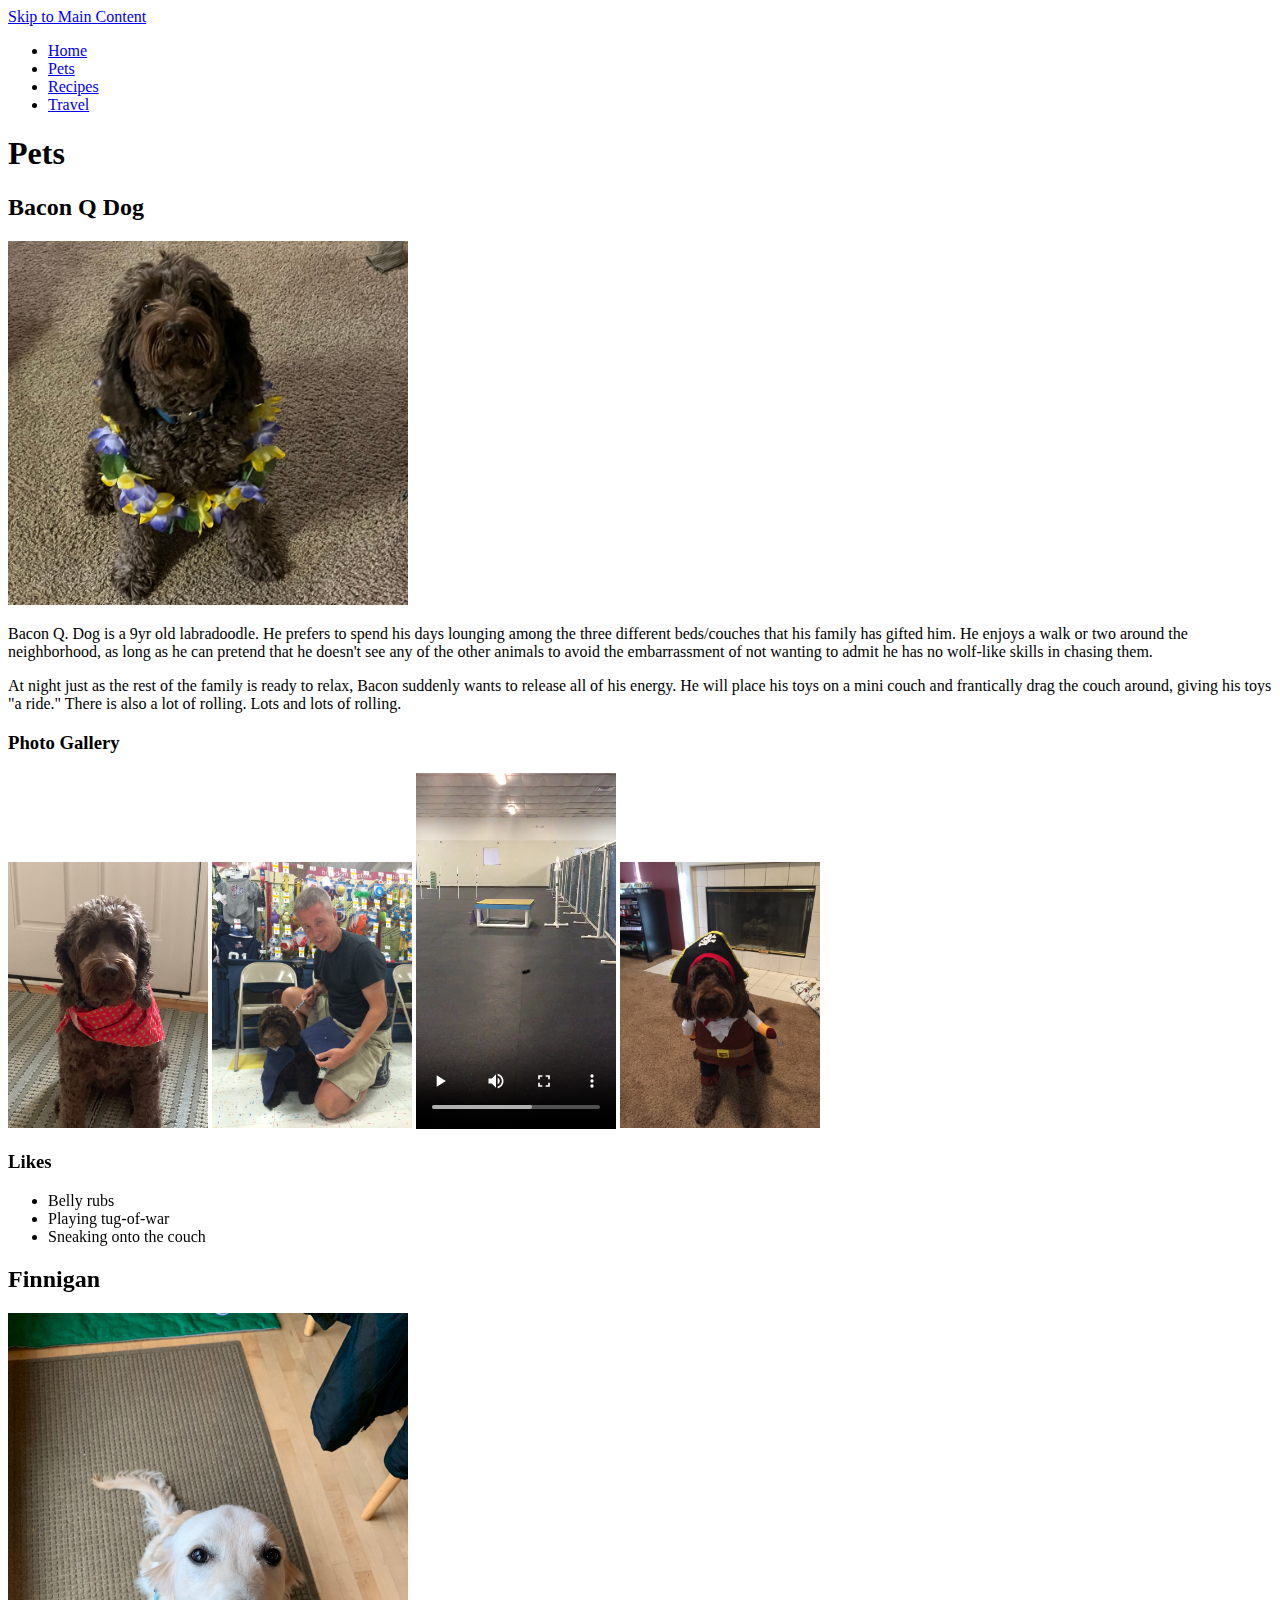
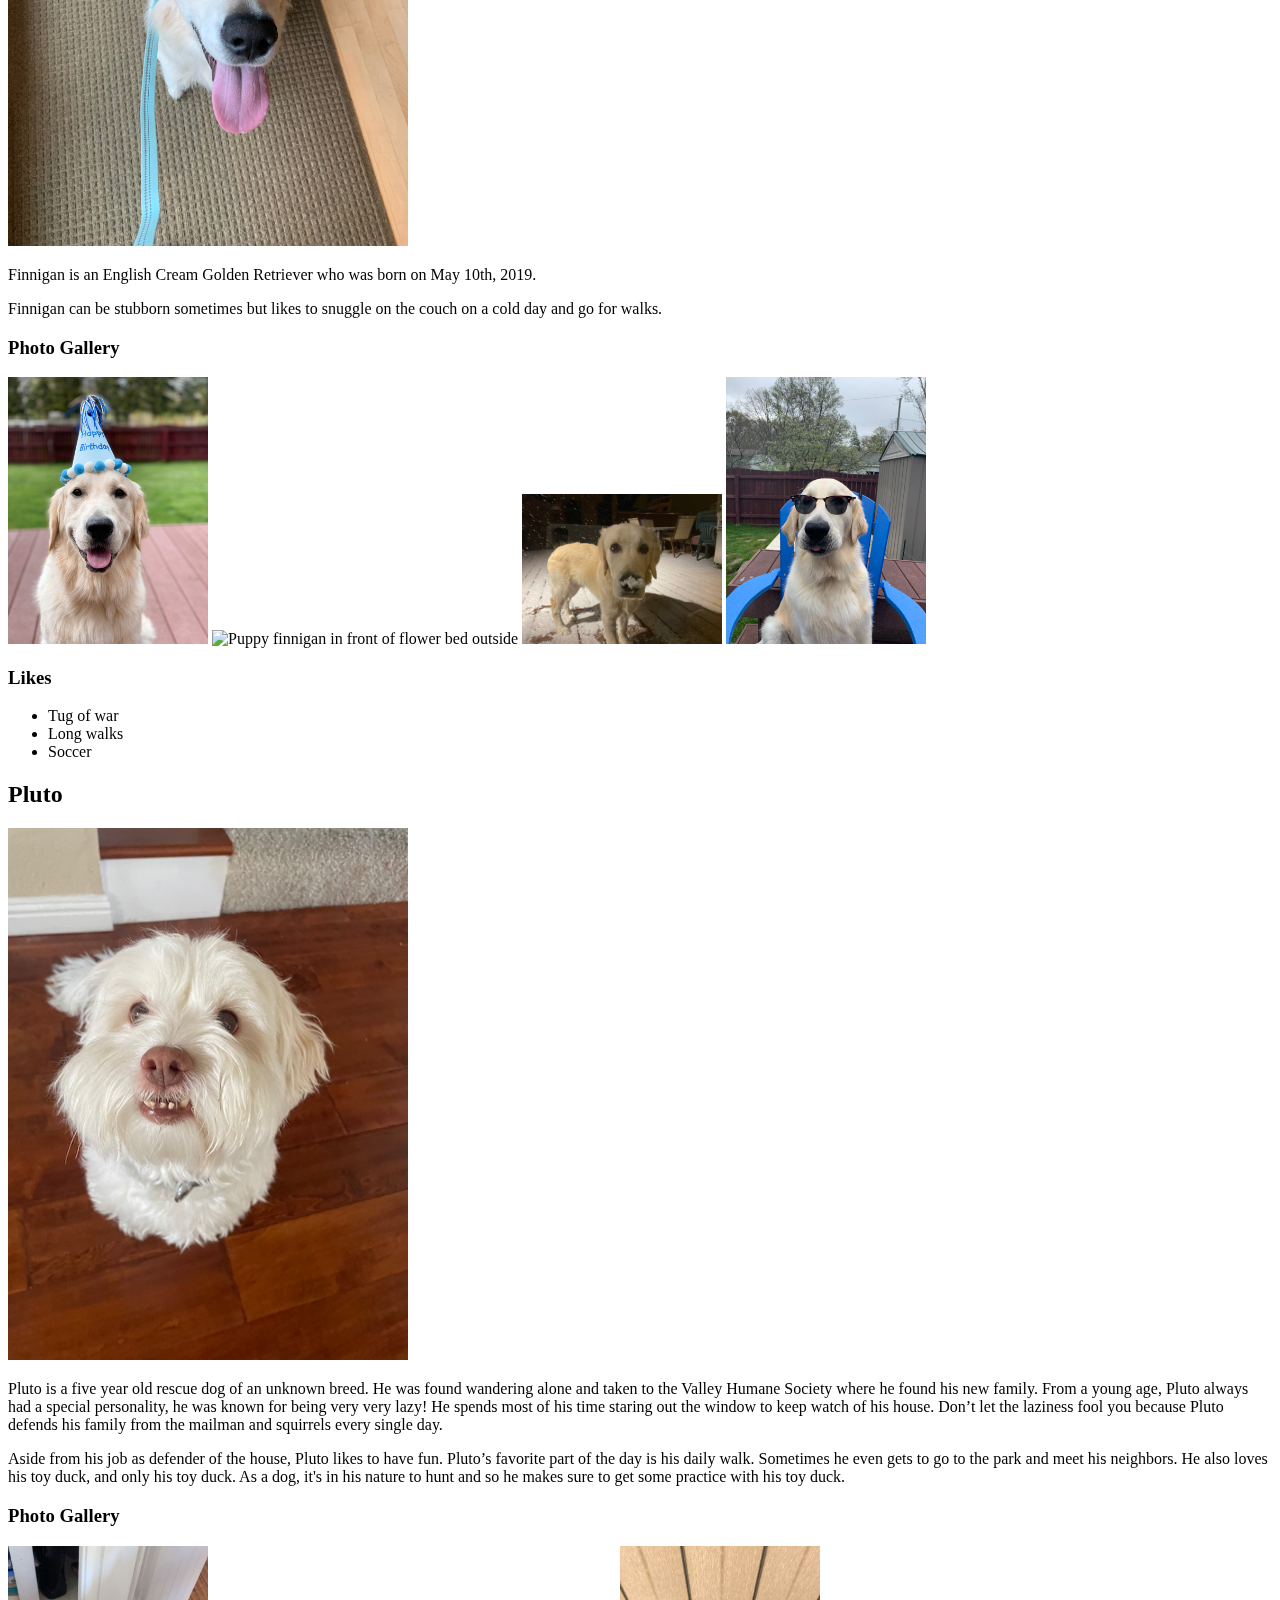
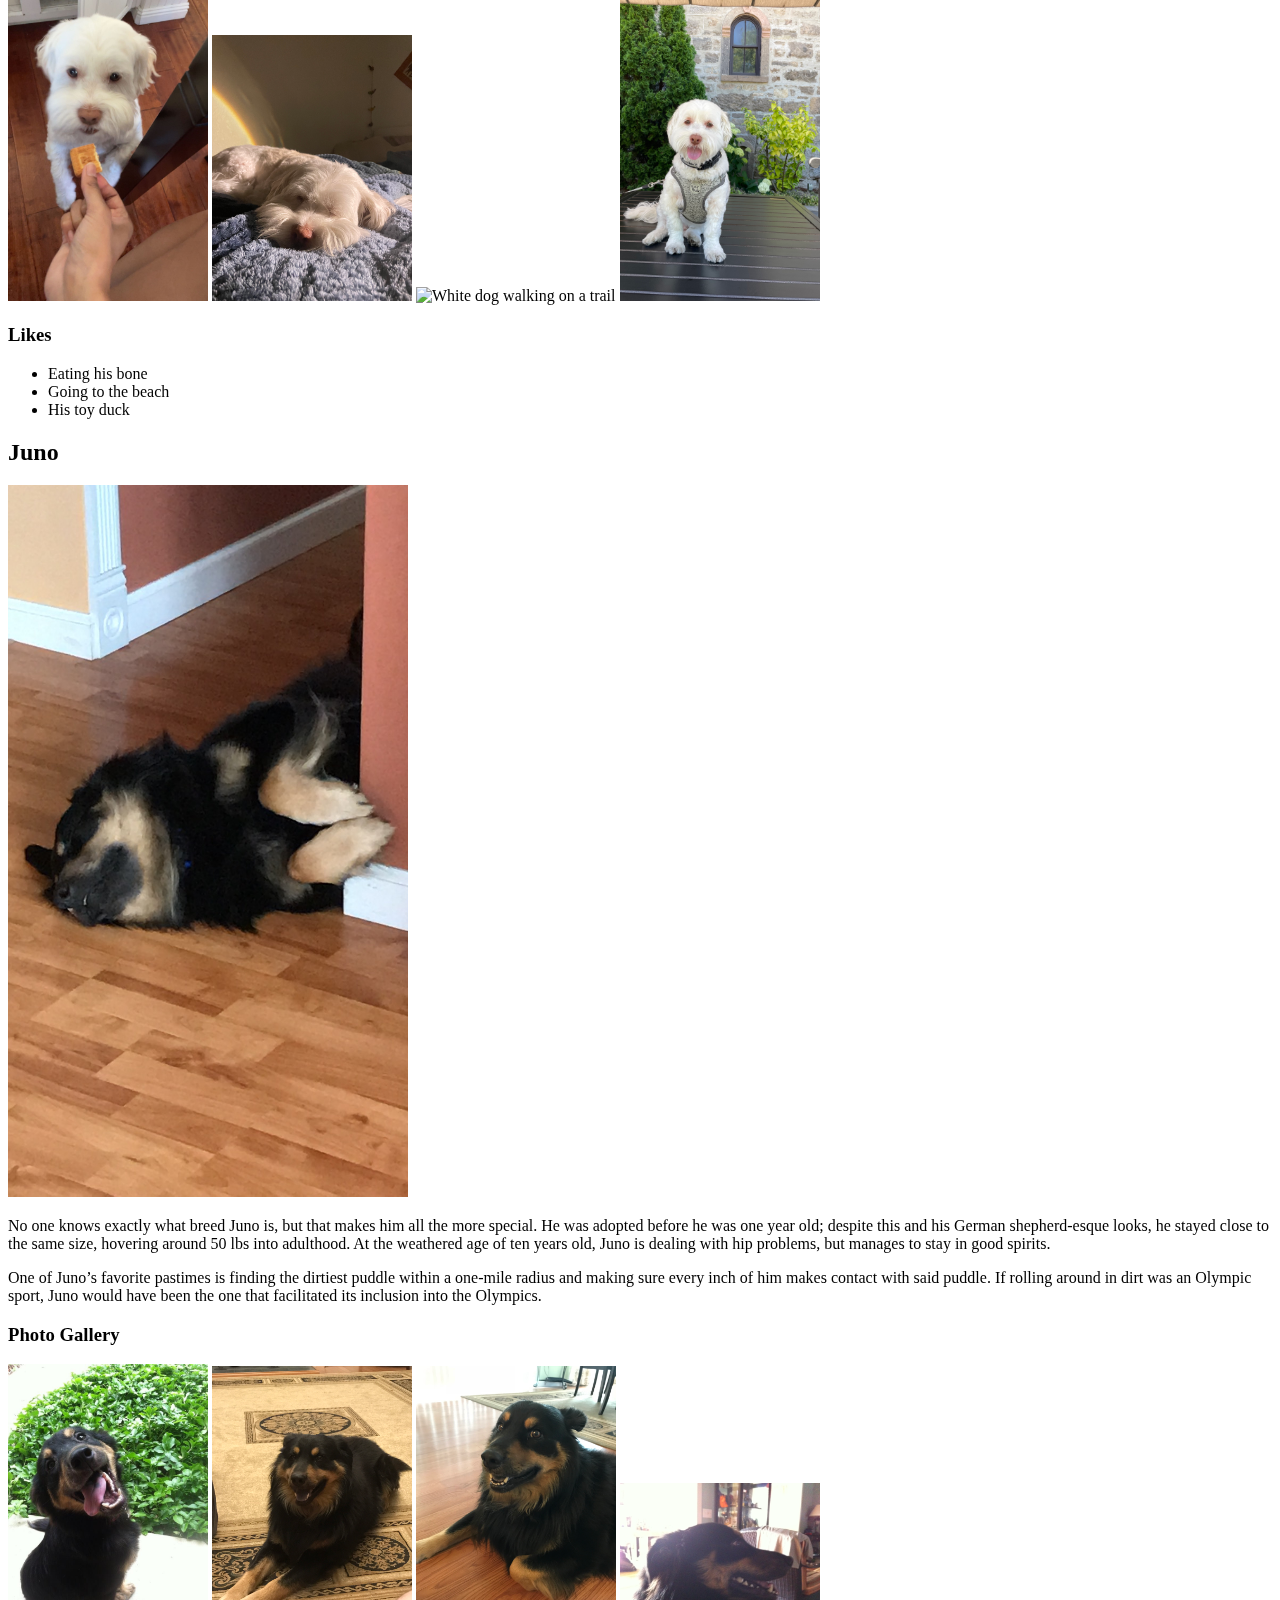
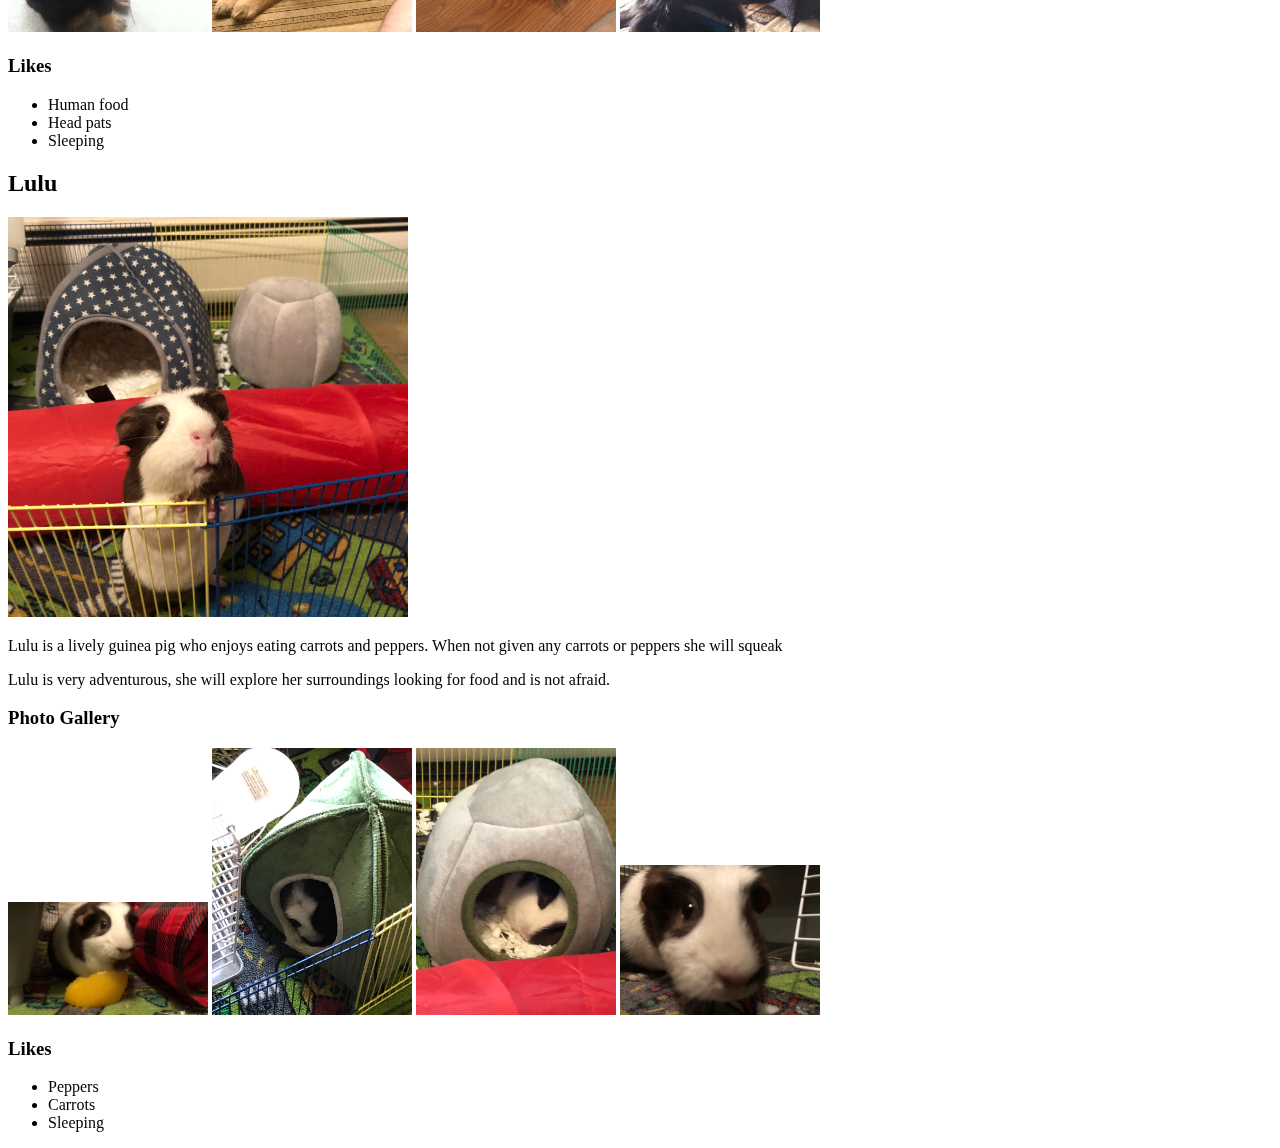
==== pets.html @ 8b38f7f1 "Discussion assignment completed" ====
<!DOCTYPE html>
<html lang="en">
<head>
    <meta charset="UTF-8">
    <meta name="viewport" content="width=device-width, initial-scale=1.0">
    <title>Pets</title>
</head>
<body>
    <a href = "#main">Skip to Main Content</a>
    <header>
        <nav>
            <ul>
                <li><a href = "index.html">Home</a></li>
                <li><a href = "pets.html">Pets</a></li>
                <li><a href = "recipes.html">Recipes</a></li>
                <li><a href = "travel.html">Travel</a></li>
            </ul>
        </nav>
        <h1>Pets</h1>
    </header>
    <main>
        <div>
            <h2>Bacon Q Dog</h2>
            <img src="images/bacon.jpg" width = "400" alt="Brown labradoodle wearing colorful lei">

            <p>Bacon Q. Dog is a 9yr old labradoodle. He prefers to spend his days lounging among the three different beds/couches that his family has gifted him. He enjoys a walk or two around the neighborhood, as long as he can pretend that he doesn't see any of the other animals to avoid the embarrassment of not wanting to admit he has no wolf-like skills in chasing them.</p> 
            <P>At night just as the rest of the family is ready to relax, Bacon suddenly wants to release all of his energy. He will place his toys on a mini couch and frantically drag the couch around, giving his toys "a ride." There is also a lot of rolling. Lots and lots of rolling.</P>
            <h3>Photo Gallery</h3>
            <img src="images/bacon_bandana.JPG" width ="200" alt = "Brown labradoodle wearing an orange bandana">
            <img src="images/bacon_graduation.JPG"  width ="200" alt="Small labradoodle puppy wearing a graduation cap and gown">
            <video width="200"  controls>
                <source src="images/bacon_agility.mov">
                Your browser does not support the video tag.  This was a video of a girl and dog demonstrating a sit and stay procedure
            </video>
            <img src="images/bacon_halloween.JPG"  width ="200" alt="Brown labradoodle wearing a pirate costume">

            <h3>Likes</h3>
            <ul>
                <li>Belly rubs</li>
                <li>Playing tug-of-war</li>
                <li>Sneaking onto the couch</li>
            </ul>
            <!-- Jackie Wolf -->
        </div>
        <div> <!-- Finnigan (my dog!) -->
            <h2>Finnigan</h2>
            <img src="images/finnigan-puppy-tongue.jpeg" width = "400" alt="Main pet image">
            <p>Finnigan is an English Cream Golden Retriever who was born on May 10th, 2019.</p> 
            <p>Finnigan can be stubborn sometimes but likes to snuggle on the couch on a cold day and go for walks.</p>
            <h3>Photo Gallery</h3>
            <img src="images/finnigan-birthday.jpg" width ="200" alt = "Finnigan wearing a blue birthday hat outside">
            <img src="images/finnigan-flowers.JPG"  width ="200" alt="Puppy finnigan in front of flower bed outside">
            <img src="images/finnigan-snow.jpeg"  width ="200" alt="Finnigan outside during his first snow">
            <img src="images/finnigan-sunglasses.jpeg" width="200" alt="Finnigan wearing sunglasses outside">
            <h3>Likes</h3>
            <ul>
                <li>Tug of war</li>
                <li>Long walks</li>
                <li>Soccer</li>
            </ul>
        </div>
        <div> <!-- Pet 3 -->
            <h2>Pluto</h2>
            <img src="images/pluto.jpg" width = "400" alt="White dog looking upward">
            <p>Pluto is a five year old rescue dog of an unknown breed. He was found wandering alone and taken to the Valley Humane Society where he found his new family. From a young age, Pluto always had a special personality, he was known for being very very lazy! He spends most of his time staring out the window to keep watch of his house. Don’t let the laziness fool you because Pluto defends his family from the mailman and squirrels every single day.</p>
            <p>Aside from his job as defender of the house, Pluto likes to have fun. Pluto’s favorite part of the day is his daily walk. Sometimes he even gets to go to the park and meet his neighbors. He also loves his toy duck, and only his toy duck. As a dog, it's in his nature to hunt and so he makes sure to get some practice with his toy duck.</p>
            <h3>Photo Gallery</h3>
            <img src="images/pluto_cookie.JPG" width ="200" alt = "White dog standing up eating a cookie">
            <img src="images/pluto_sleeping.jpg"  width ="200" alt="White dog sleeping on a bed">
            <img src="images/pluto_walk.jpg"  width ="200" alt="White dog walking on a trail">
            <img src="images/pluto_sitting.jpg"  width ="200" alt="White dog sitting and posed on top of a table">
            <h3>Likes</h3>
            <ul>
                <li>Eating his bone</li>
                <li>Going to the beach</li>
                <li>His toy duck</li>
            </ul>
        </div>
        <div> <!-- Pet 4-->
            <h2>Juno</h2>
            <img src="images/classic_juno.JPG" width = "400" alt="Black and brown dog laying asleep on his side">
            <p>No one knows exactly what breed Juno is, but that makes him all the more special. He was adopted before he was one year old; despite this and his German shepherd-esque looks, he stayed close to the same size, hovering around 50 lbs into adulthood. At the weathered age of ten years old, Juno is dealing with hip problems, but manages to stay in good spirits.</p> 
            <p>One of Juno’s favorite pastimes is finding the dirtiest puddle within a one-mile radius and making sure every inch of him makes contact with said puddle. If rolling around in dirt was an Olympic sport, Juno would have been the one that facilitated its inclusion into the Olympics.</p>
            <h3>Photo Gallery</h3>
            <img src="images/juno_pup.JPG" width ="200" alt = "A young black and brown dog with his tongue hanging out">
            <img src="images/juno_laying.JPG"  width ="200" alt="A black and brown dog laying on a rug">
            <img src="images/juno_laying_2.JPG"  width ="200" alt="A black and brown dog lating on a wood floor">
            <img src="images/juno_profile.JPG" width="200" alt="A profile perspective of a black and brown dog from the shoulders upwards">
            <h3>Likes</h3>
            <ul>
                <li>Human food</li>
                <li>Head pats</li>
                <li>Sleeping</li>
            </ul>
        </div>
        <div> <!-- Pet 5 -->
            <h2>Lulu</h2>
            <img src="images/lulu-1.jpg" width = "400" alt="A chubby guinea pig with patches of dark brown and white fur">
            <p>Lulu is a lively guinea pig who enjoys eating carrots and peppers. When not given any carrots or peppers she will squeak</p> 
            <p>Lulu is very adventurous, she will explore her surroundings looking for food and is not afraid.</p>
            <h3>Photo Gallery</h3>
            <img src="images/lulu-eating-1.JPG" width ="200" alt = "Lulu enjoying a pepper">
            <img src="images/lulu-sleeping-1.jpg"  width ="200" alt="Lulu sleeping in a greenhouse">
            <img src="images/lulu-sleeping-2.jpg" width="200" alt="Lulu sleeping in a gray house">
            <img src="images/lulu-2.jpg" width="200" alt="Lulu sniffing the camera">
            <h3>Likes</h3>
            <ul>
                <li>Peppers</li>
                <li>Carrots</li>
                <li>Sleeping</li>
            </ul>
        </div>
    </main>
    
</body>
</html>
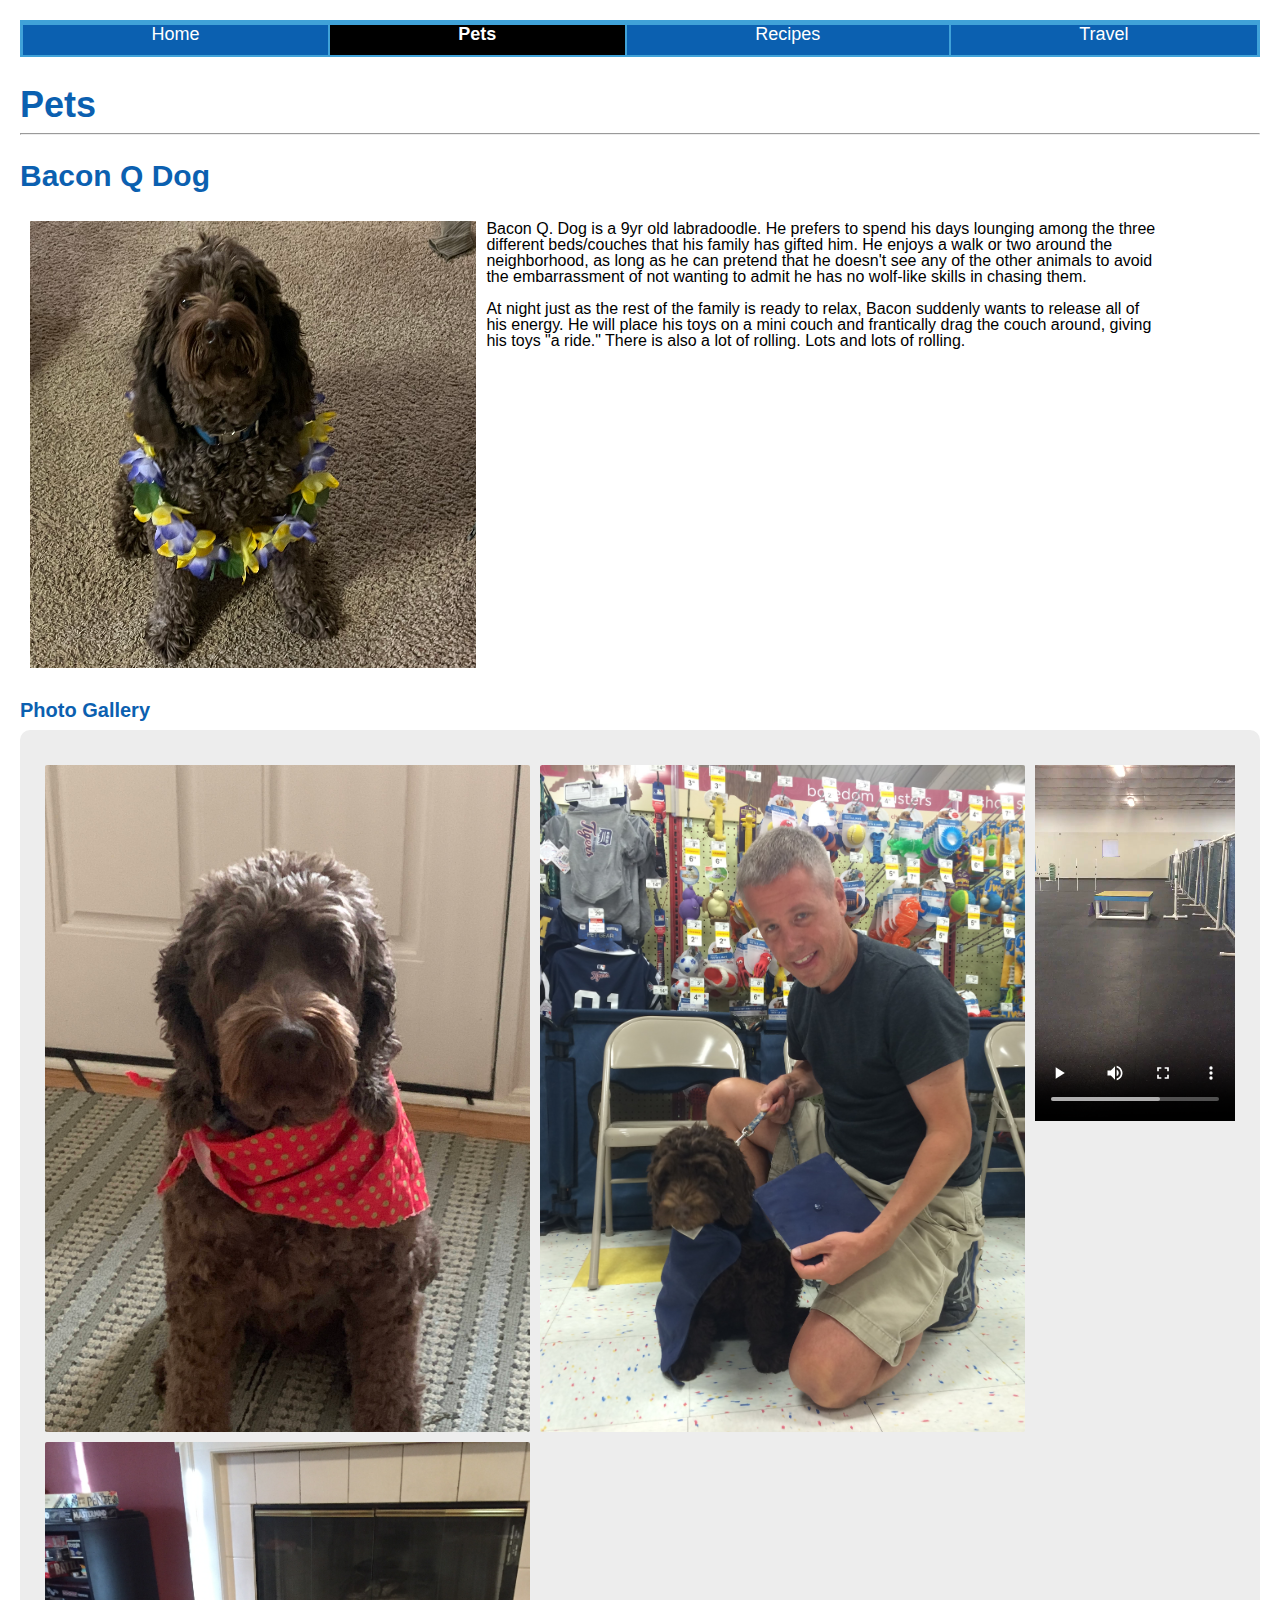
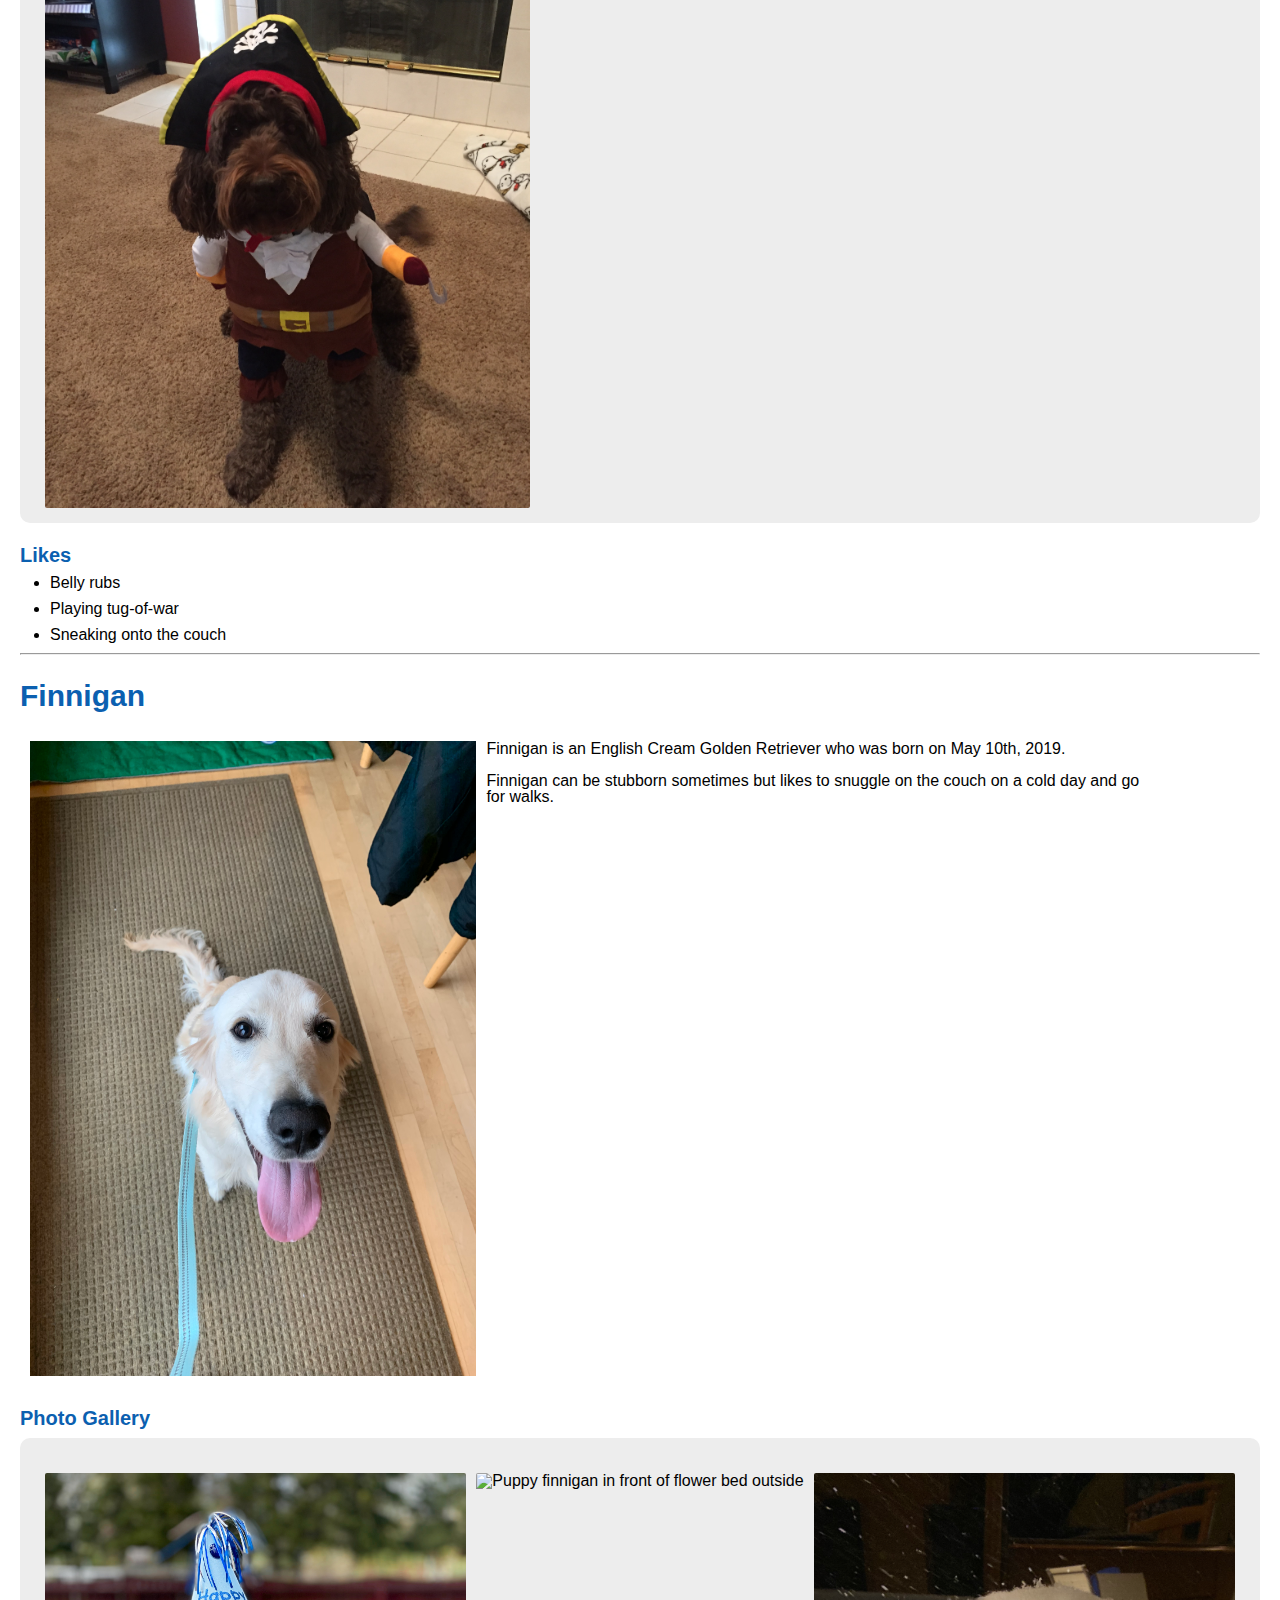
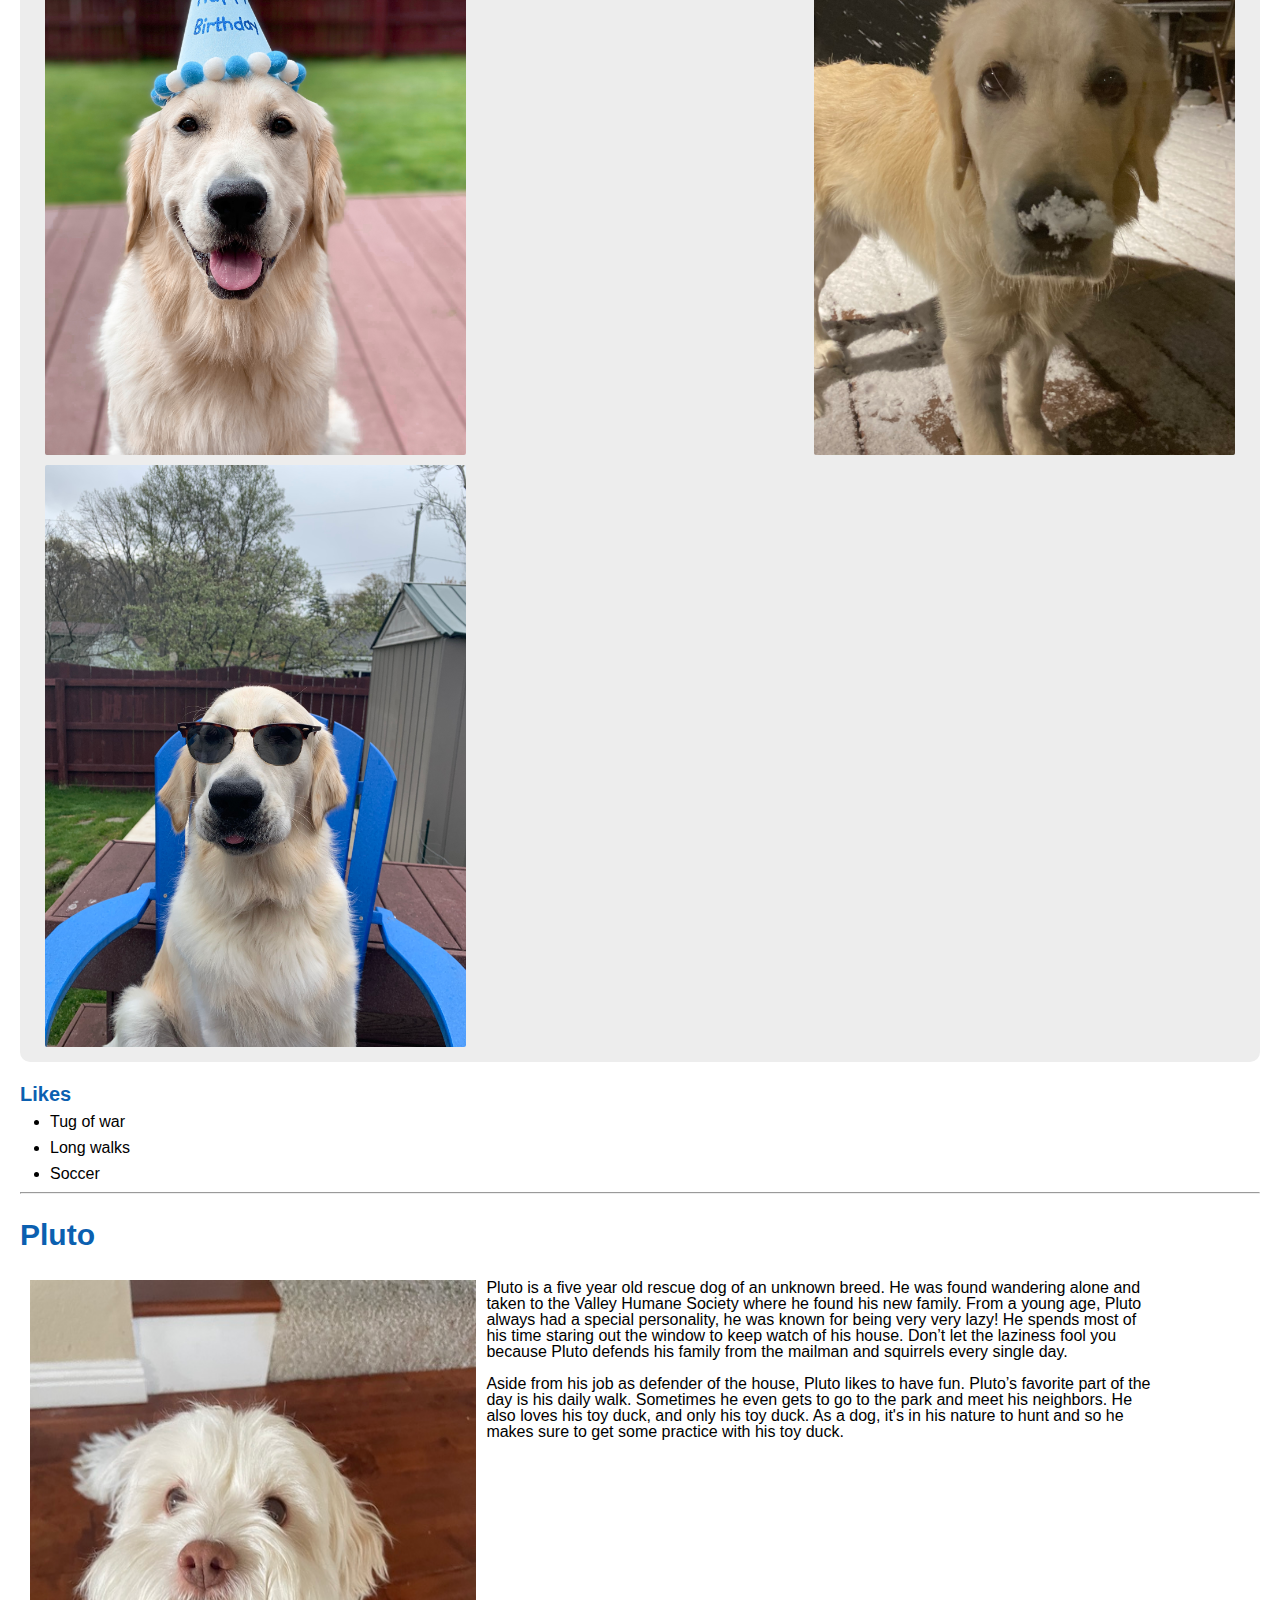
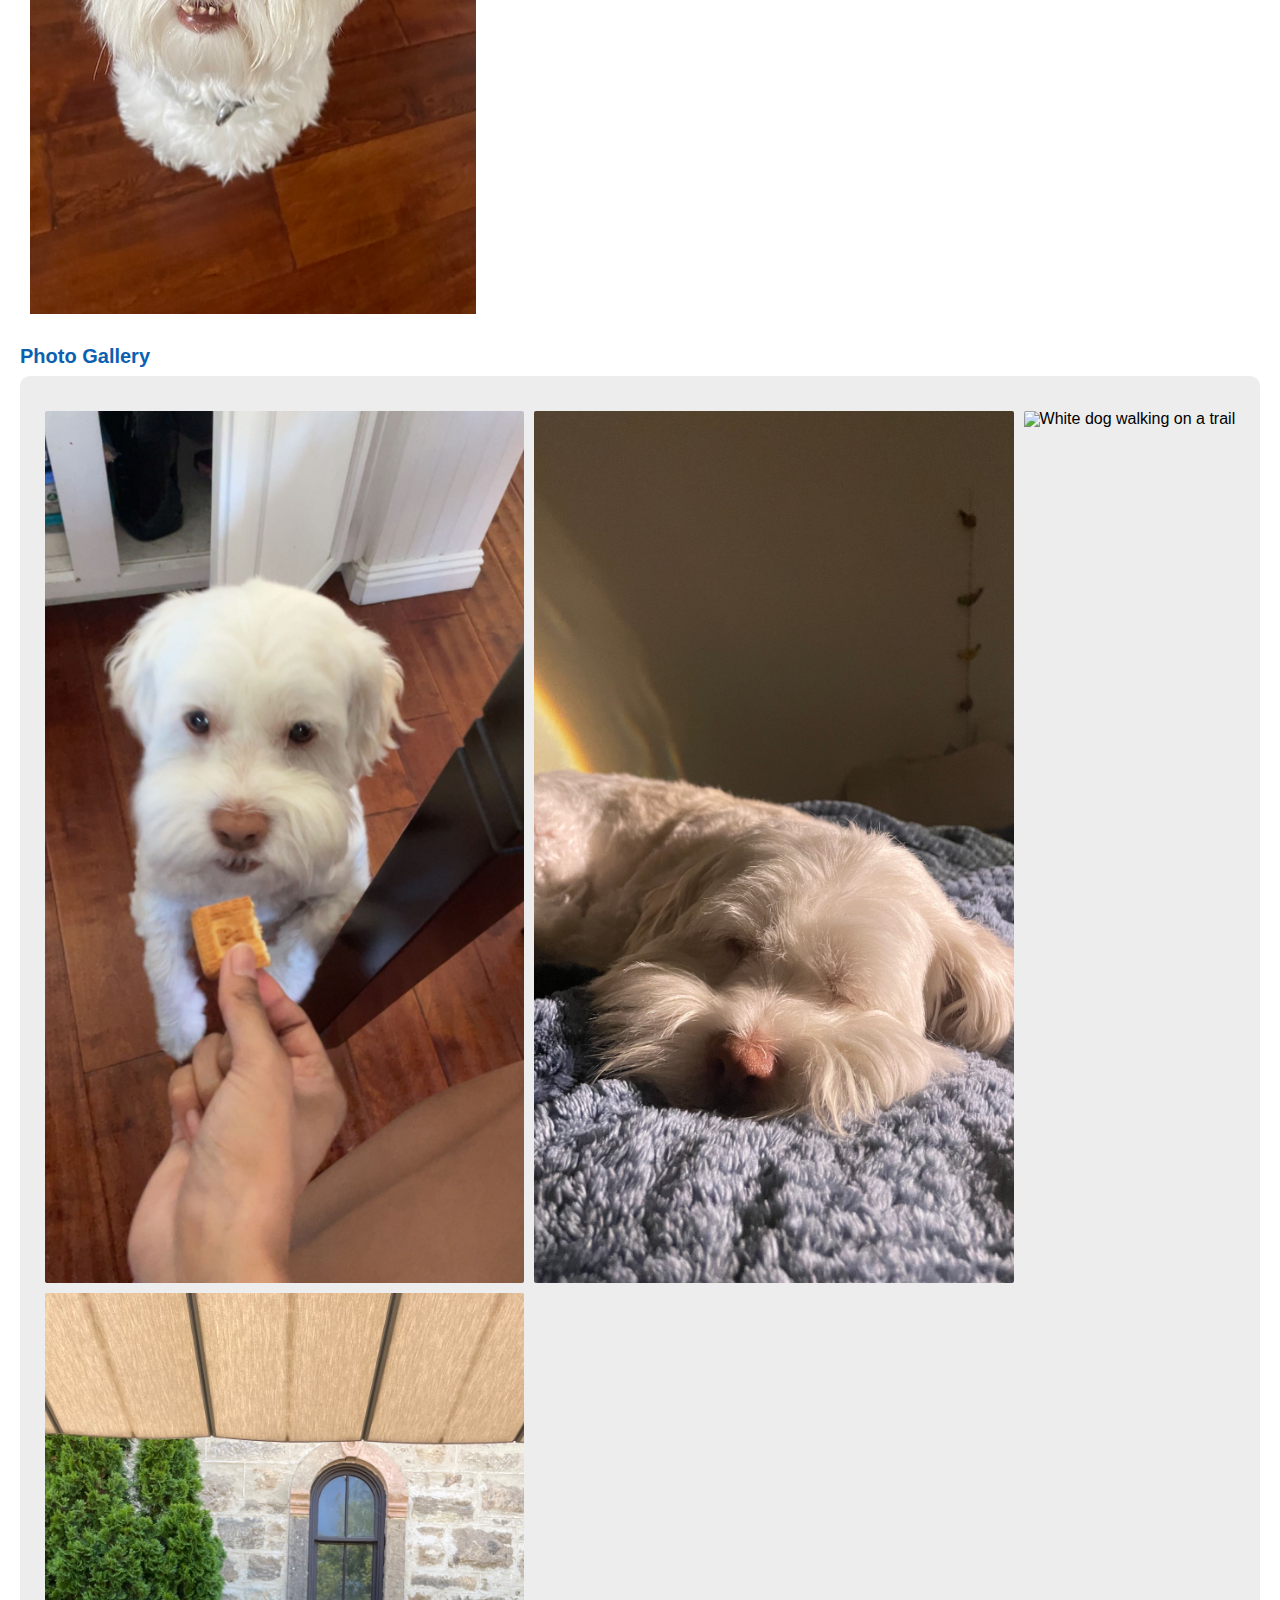
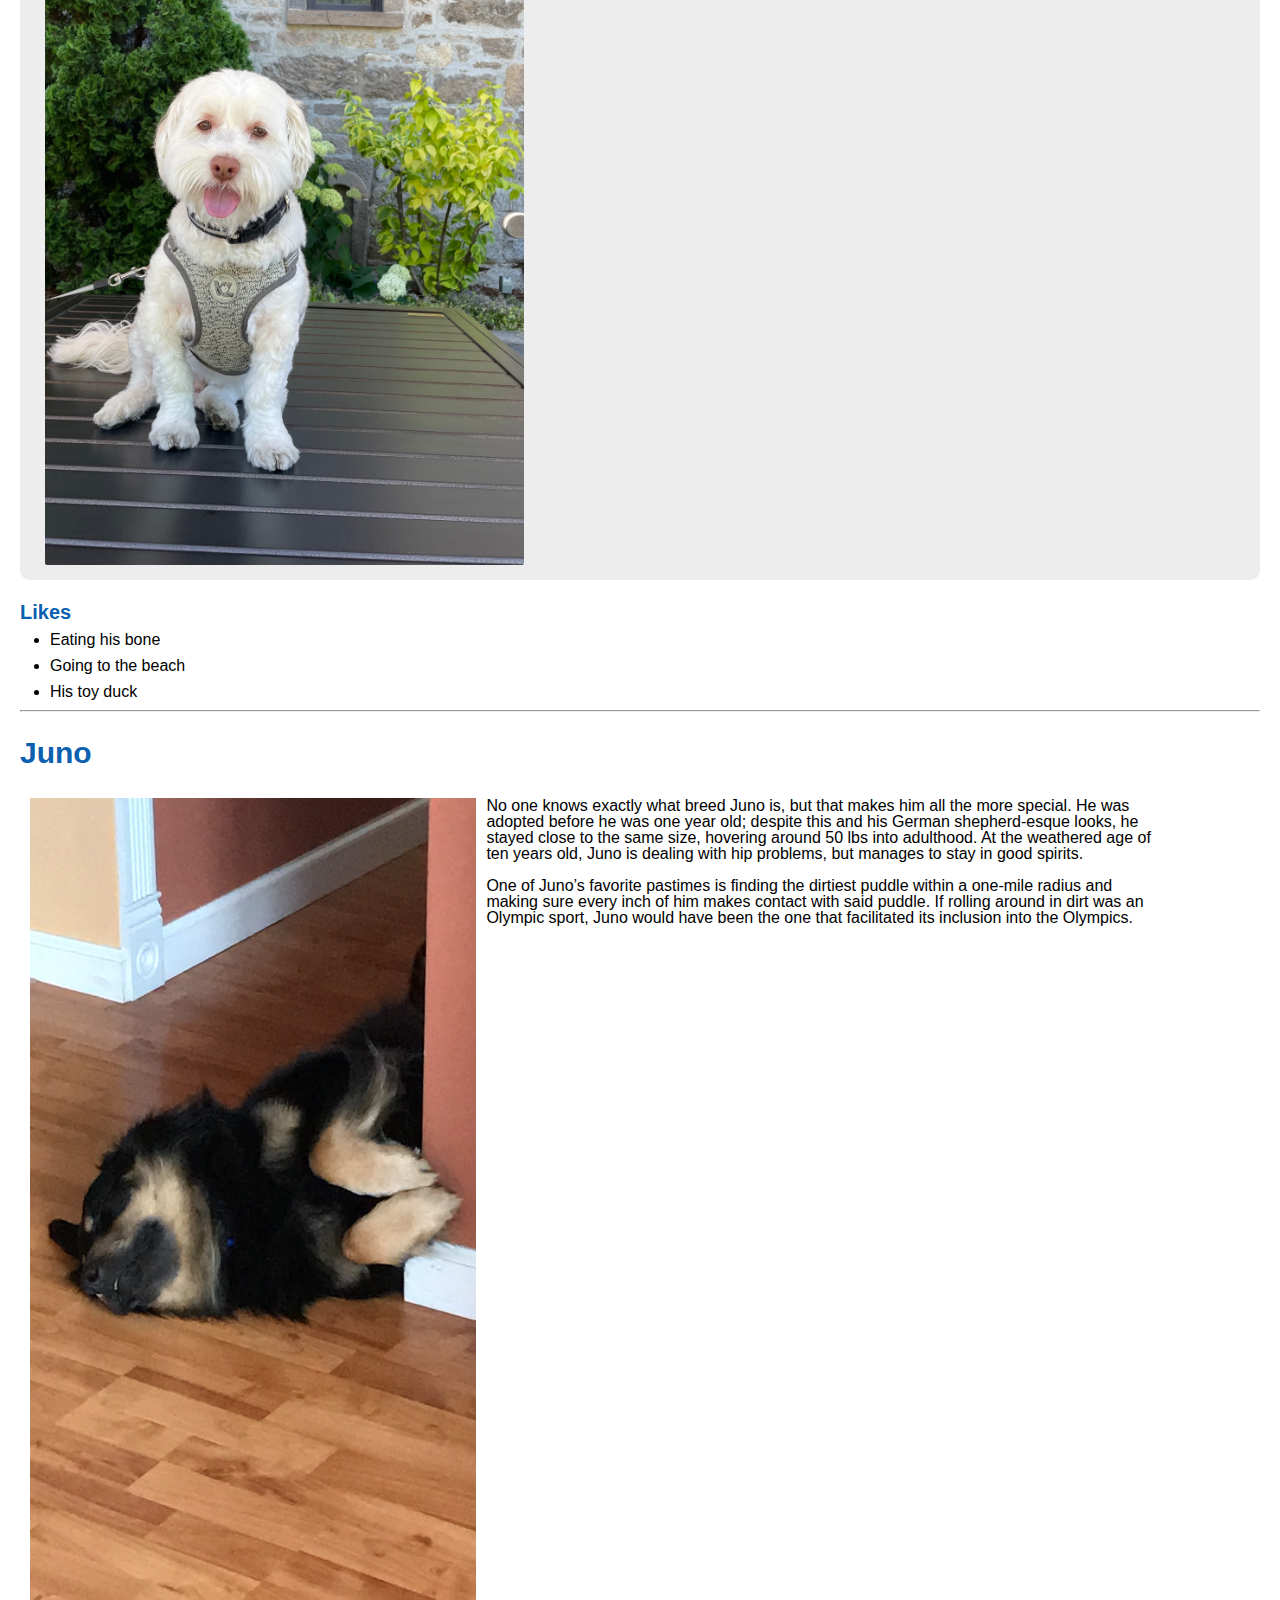
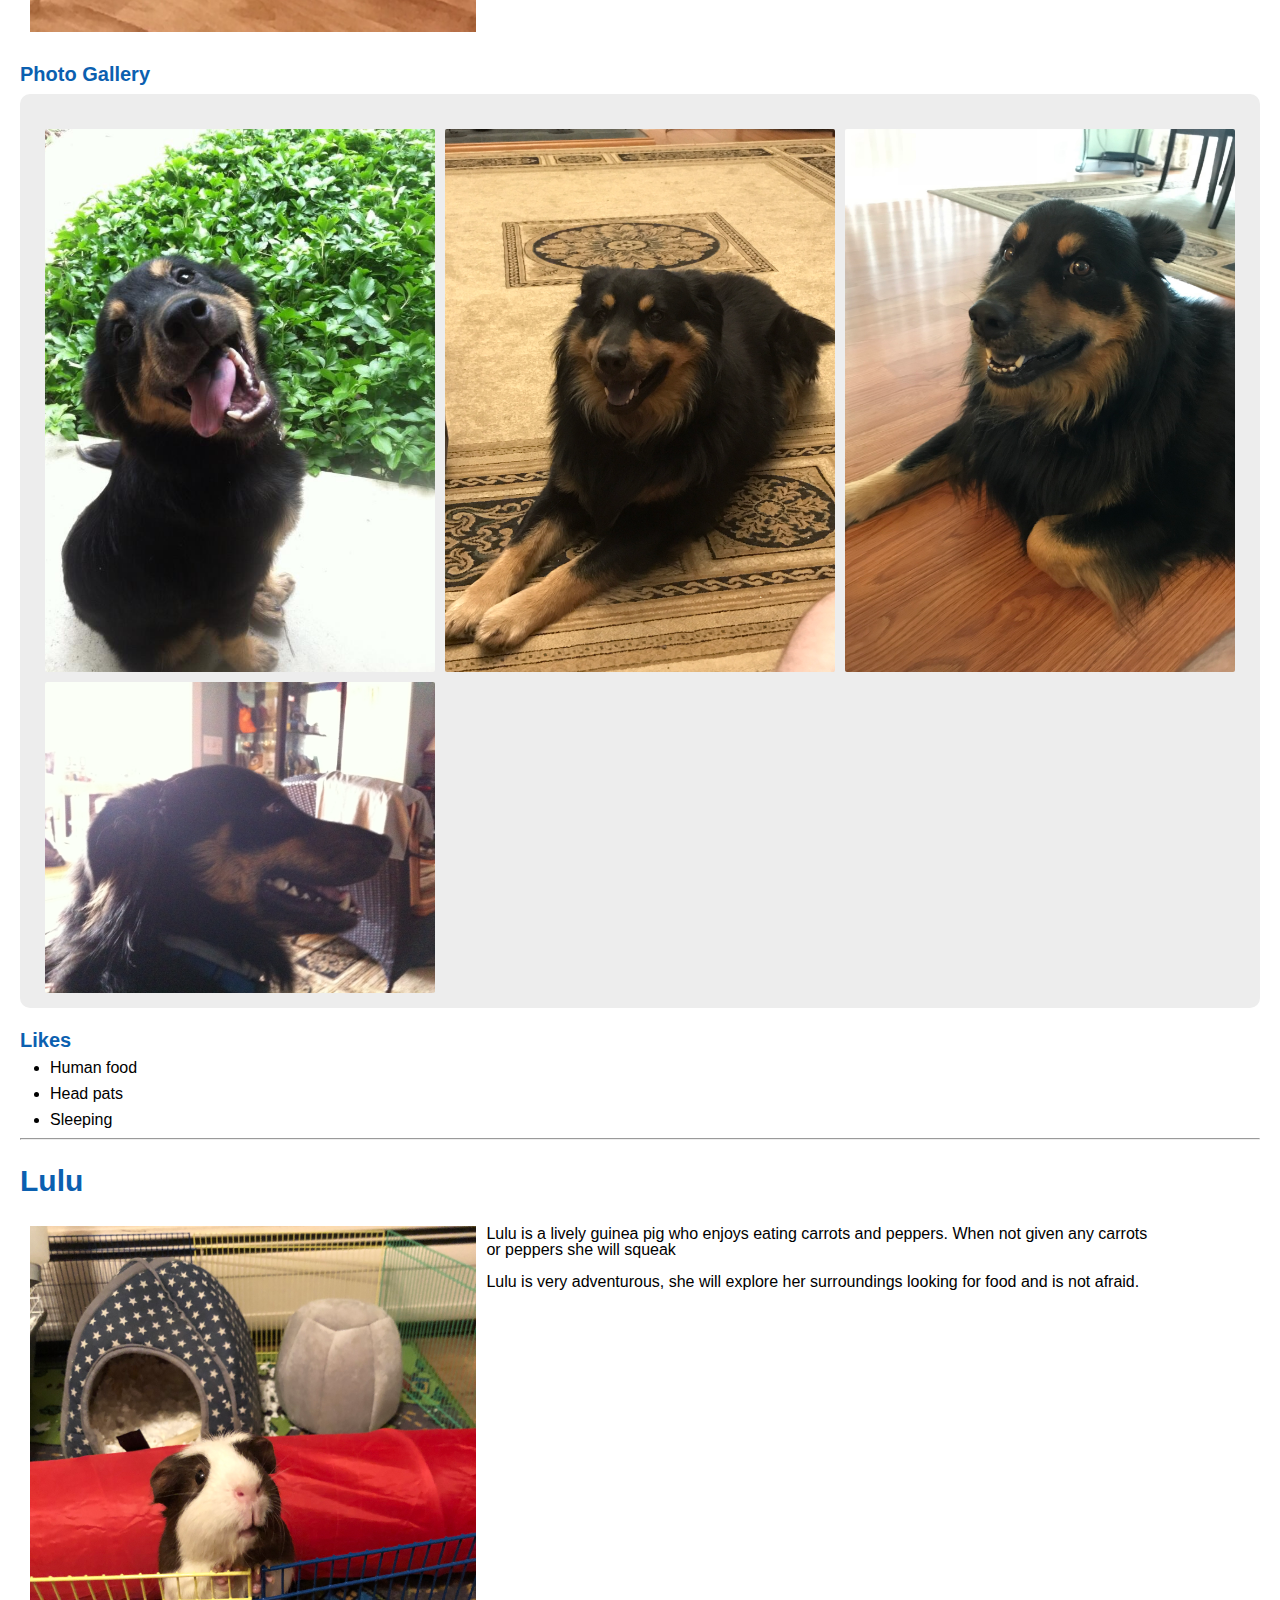
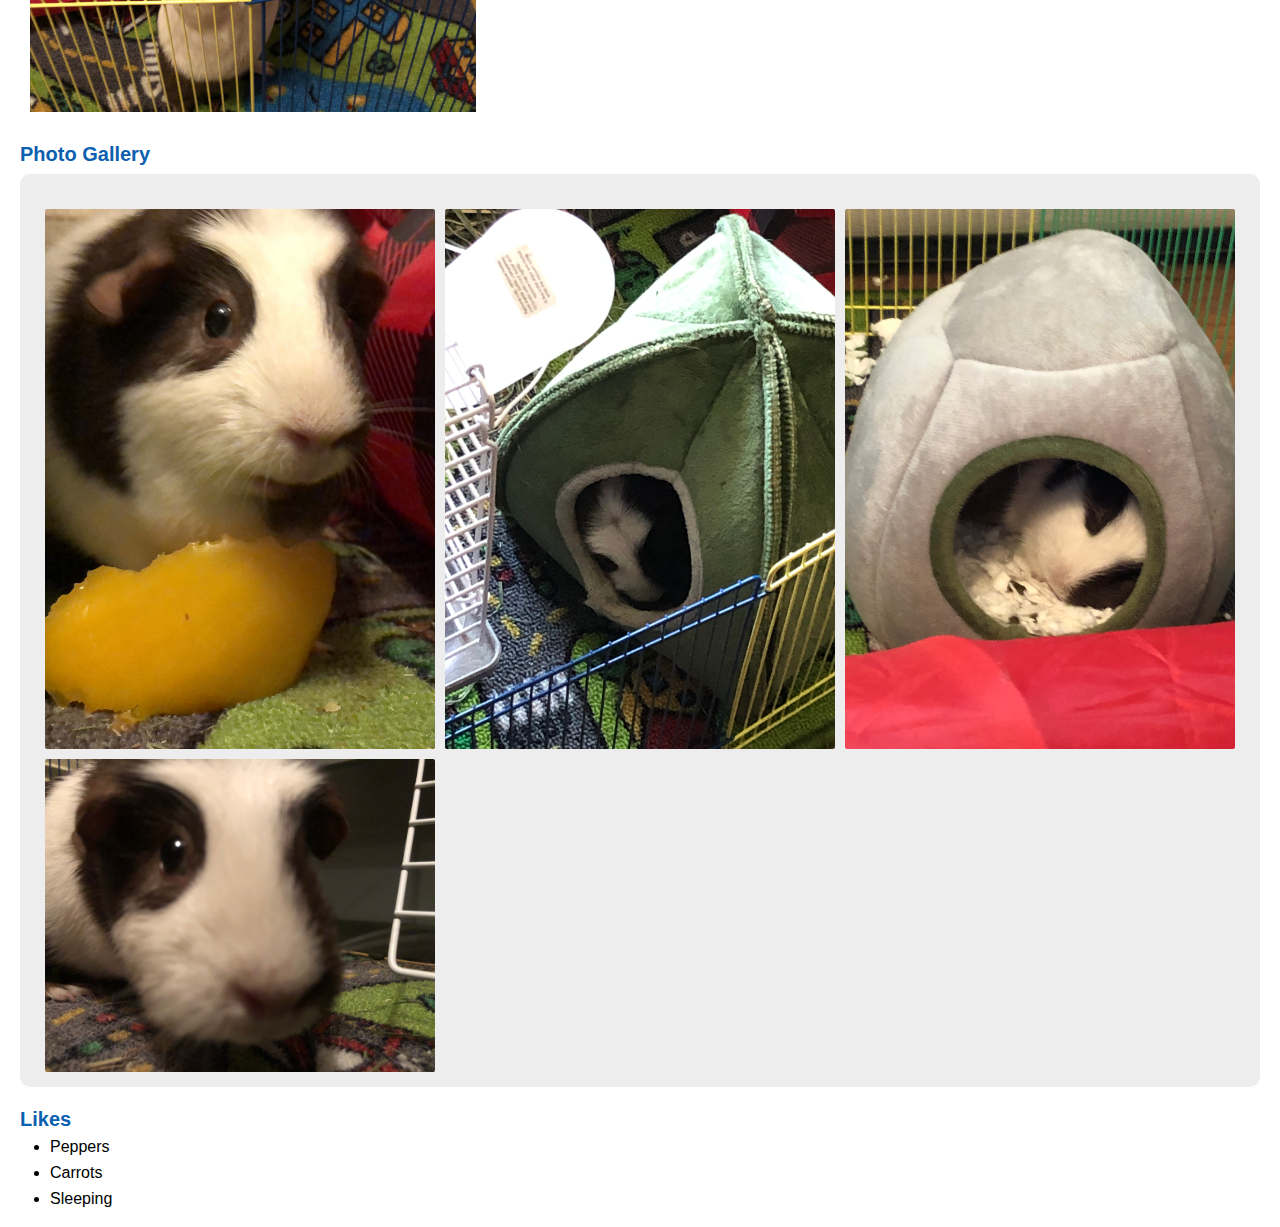
==== commit ed6c94a9: "Unvalidated content styled" ====
--- a/pets.html
+++ b/pets.html
@@ -3,36 +3,40 @@
 <head>
     <meta charset="UTF-8">
     <meta name="viewport" content="width=device-width, initial-scale=1.0">
+    <link rel="stylesheet" href="css/html5reset.css">
+    <link rel="stylesheet" href="css/style.css">
     <title>Pets</title>
 </head>
 <body>
-    <a href = "#main">Skip to Main Content</a>
     <header>
+        <a href = "#main" class="skip-to-main">Skip to Main Content</a>
         <nav>
-            <ul>
-                <li><a href = "index.html">Home</a></li>
-                <li><a href = "pets.html">Pets</a></li>
-                <li><a href = "recipes.html">Recipes</a></li>
-                <li><a href = "travel.html">Travel</a></li>
-            </ul>
+            <a href = "index.html">Home</a>
+            <a href = "pets.html" id="current_page">Pets</a>
+            <a href = "recipes.html">Recipes</a>
+            <a href = "travel.html">Travel</a>
         </nav>
         <h1>Pets</h1>
     </header>
-    <main>
+    <main id="main">
+        <hr>
         <div>
             <h2>Bacon Q Dog</h2>
-            <img src="images/bacon.jpg" width = "400" alt="Brown labradoodle wearing colorful lei">
+            <div class="cover-grid">
+                <img src="images/bacon.jpg" width = "400" alt="Brown labradoodle wearing colorful lei">
+                <p>Bacon Q. Dog is a 9yr old labradoodle. He prefers to spend his days lounging among the three different beds/couches that his family has gifted him. He enjoys a walk or two around the neighborhood, as long as he can pretend that he doesn't see any of the other animals to avoid the embarrassment of not wanting to admit he has no wolf-like skills in chasing them. <br><br>At night just as the rest of the family is ready to relax, Bacon suddenly wants to release all of his energy. He will place his toys on a mini couch and frantically drag the couch around, giving his toys "a ride." There is also a lot of rolling. Lots and lots of rolling.</P>
+            </div>
 
-            <p>Bacon Q. Dog is a 9yr old labradoodle. He prefers to spend his days lounging among the three different beds/couches that his family has gifted him. He enjoys a walk or two around the neighborhood, as long as he can pretend that he doesn't see any of the other animals to avoid the embarrassment of not wanting to admit he has no wolf-like skills in chasing them.</p> 
-            <P>At night just as the rest of the family is ready to relax, Bacon suddenly wants to release all of his energy. He will place his toys on a mini couch and frantically drag the couch around, giving his toys "a ride." There is also a lot of rolling. Lots and lots of rolling.</P>
             <h3>Photo Gallery</h3>
-            <img src="images/bacon_bandana.JPG" width ="200" alt = "Brown labradoodle wearing an orange bandana">
-            <img src="images/bacon_graduation.JPG"  width ="200" alt="Small labradoodle puppy wearing a graduation cap and gown">
-            <video width="200"  controls>
-                <source src="images/bacon_agility.mov">
-                Your browser does not support the video tag.  This was a video of a girl and dog demonstrating a sit and stay procedure
-            </video>
-            <img src="images/bacon_halloween.JPG"  width ="200" alt="Brown labradoodle wearing a pirate costume">
+            <div class="photo-gallery">
+                <img src="images/bacon_bandana.JPG" width ="200" alt = "Brown labradoodle wearing an orange bandana">
+                <img src="images/bacon_graduation.JPG"  width ="200" alt="Small labradoodle puppy wearing a graduation cap and gown">
+                <video width="200"  controls>
+                    <source src="images/bacon_agility.mov">
+                    Your browser does not support the video tag.  This was a video of a girl and dog demonstrating a sit and stay procedure
+                </video>
+                <img src="images/bacon_halloween.JPG"  width ="200" alt="Brown labradoodle wearing a pirate costume">
+            </div>
 
             <h3>Likes</h3>
             <ul>
@@ -42,16 +46,21 @@
             </ul>
             <!-- Jackie Wolf -->
         </div>
+        <hr>
         <div> <!-- Finnigan (my dog!) -->
             <h2>Finnigan</h2>
-            <img src="images/finnigan-puppy-tongue.jpeg" width = "400" alt="Main pet image">
-            <p>Finnigan is an English Cream Golden Retriever who was born on May 10th, 2019.</p> 
-            <p>Finnigan can be stubborn sometimes but likes to snuggle on the couch on a cold day and go for walks.</p>
+            <div class="cover-grid">
+                <img src="images/finnigan-puppy-tongue.jpeg" width = "400" alt="Main pet image">
+                <p>Finnigan is an English Cream Golden Retriever who was born on May 10th, 2019.
+                <br><br>Finnigan can be stubborn sometimes but likes to snuggle on the couch on a cold day and go for walks.</p>
+            </div>
             <h3>Photo Gallery</h3>
-            <img src="images/finnigan-birthday.jpg" width ="200" alt = "Finnigan wearing a blue birthday hat outside">
-            <img src="images/finnigan-flowers.JPG"  width ="200" alt="Puppy finnigan in front of flower bed outside">
-            <img src="images/finnigan-snow.jpeg"  width ="200" alt="Finnigan outside during his first snow">
-            <img src="images/finnigan-sunglasses.jpeg" width="200" alt="Finnigan wearing sunglasses outside">
+            <div class="photo-gallery">
+                <img src="images/finnigan-birthday.jpg" width ="200" alt = "Finnigan wearing a blue birthday hat outside">
+                <img src="images/finnigan-flowers.JPG"  width ="200" alt="Puppy finnigan in front of flower bed outside">
+                <img src="images/finnigan-snow.jpeg"  width ="200" alt="Finnigan outside during his first snow">
+                <img src="images/finnigan-sunglasses.jpeg" width="200" alt="Finnigan wearing sunglasses outside">
+            </div>
             <h3>Likes</h3>
             <ul>
                 <li>Tug of war</li>
@@ -59,16 +68,21 @@
                 <li>Soccer</li>
             </ul>
         </div>
+        <hr>
         <div> <!-- Pet 3 -->
             <h2>Pluto</h2>
-            <img src="images/pluto.jpg" width = "400" alt="White dog looking upward">
-            <p>Pluto is a five year old rescue dog of an unknown breed. He was found wandering alone and taken to the Valley Humane Society where he found his new family. From a young age, Pluto always had a special personality, he was known for being very very lazy! He spends most of his time staring out the window to keep watch of his house. Don’t let the laziness fool you because Pluto defends his family from the mailman and squirrels every single day.</p>
-            <p>Aside from his job as defender of the house, Pluto likes to have fun. Pluto’s favorite part of the day is his daily walk. Sometimes he even gets to go to the park and meet his neighbors. He also loves his toy duck, and only his toy duck. As a dog, it's in his nature to hunt and so he makes sure to get some practice with his toy duck.</p>
+            <div class="cover-grid">
+                <img src="images/pluto.jpg" width = "400" alt="White dog looking upward">
+                <p>Pluto is a five year old rescue dog of an unknown breed. He was found wandering alone and taken to the Valley Humane Society where he found his new family. From a young age, Pluto always had a special personality, he was known for being very very lazy! He spends most of his time staring out the window to keep watch of his house. Don’t let the laziness fool you because Pluto defends his family from the mailman and squirrels every single day.<br><br>
+                Aside from his job as defender of the house, Pluto likes to have fun. Pluto’s favorite part of the day is his daily walk. Sometimes he even gets to go to the park and meet his neighbors. He also loves his toy duck, and only his toy duck. As a dog, it's in his nature to hunt and so he makes sure to get some practice with his toy duck.</p>
+            </div>
             <h3>Photo Gallery</h3>
-            <img src="images/pluto_cookie.JPG" width ="200" alt = "White dog standing up eating a cookie">
-            <img src="images/pluto_sleeping.jpg"  width ="200" alt="White dog sleeping on a bed">
-            <img src="images/pluto_walk.jpg"  width ="200" alt="White dog walking on a trail">
-            <img src="images/pluto_sitting.jpg"  width ="200" alt="White dog sitting and posed on top of a table">
+            <div class="photo-gallery">
+                <img src="images/pluto_cookie.JPG" width ="200" alt = "White dog standing up eating a cookie">
+                <img src="images/pluto_sleeping.jpg"  width ="200" alt="White dog sleeping on a bed">
+                <img src="images/pluto_walk.jpg"  width ="200" alt="White dog walking on a trail">
+                <img src="images/pluto_sitting.jpg"  width ="200" alt="White dog sitting and posed on top of a table">
+            </div>
             <h3>Likes</h3>
             <ul>
                 <li>Eating his bone</li>
@@ -76,16 +90,20 @@
                 <li>His toy duck</li>
             </ul>
         </div>
+        <hr>
         <div> <!-- Pet 4-->
             <h2>Juno</h2>
-            <img src="images/classic_juno.JPG" width = "400" alt="Black and brown dog laying asleep on his side">
-            <p>No one knows exactly what breed Juno is, but that makes him all the more special. He was adopted before he was one year old; despite this and his German shepherd-esque looks, he stayed close to the same size, hovering around 50 lbs into adulthood. At the weathered age of ten years old, Juno is dealing with hip problems, but manages to stay in good spirits.</p> 
-            <p>One of Juno’s favorite pastimes is finding the dirtiest puddle within a one-mile radius and making sure every inch of him makes contact with said puddle. If rolling around in dirt was an Olympic sport, Juno would have been the one that facilitated its inclusion into the Olympics.</p>
+            <div class="cover-grid">
+                <img src="images/classic_juno.JPG" width = "400" alt="Black and brown dog laying asleep on his side">
+                <p>No one knows exactly what breed Juno is, but that makes him all the more special. He was adopted before he was one year old; despite this and his German shepherd-esque looks, he stayed close to the same size, hovering around 50 lbs into adulthood. At the weathered age of ten years old, Juno is dealing with hip problems, but manages to stay in good spirits.<br><br>One of Juno’s favorite pastimes is finding the dirtiest puddle within a one-mile radius and making sure every inch of him makes contact with said puddle. If rolling around in dirt was an Olympic sport, Juno would have been the one that facilitated its inclusion into the Olympics.</p>
+            </div>
             <h3>Photo Gallery</h3>
-            <img src="images/juno_pup.JPG" width ="200" alt = "A young black and brown dog with his tongue hanging out">
-            <img src="images/juno_laying.JPG"  width ="200" alt="A black and brown dog laying on a rug">
-            <img src="images/juno_laying_2.JPG"  width ="200" alt="A black and brown dog lating on a wood floor">
-            <img src="images/juno_profile.JPG" width="200" alt="A profile perspective of a black and brown dog from the shoulders upwards">
+            <div class="photo-gallery">
+                <img src="images/juno_pup.JPG" width ="200" alt = "A young black and brown dog with his tongue hanging out">
+                <img src="images/juno_laying.JPG"  width ="200" alt="A black and brown dog laying on a rug">
+                <img src="images/juno_laying_2.JPG"  width ="200" alt="A black and brown dog lating on a wood floor">
+                <img src="images/juno_profile.JPG" width="200" alt="A profile perspective of a black and brown dog from the shoulders upwards">
+            </div>
             <h3>Likes</h3>
             <ul>
                 <li>Human food</li>
@@ -93,16 +111,20 @@
                 <li>Sleeping</li>
             </ul>
         </div>
+        <hr>
         <div> <!-- Pet 5 -->
             <h2>Lulu</h2>
-            <img src="images/lulu-1.jpg" width = "400" alt="A chubby guinea pig with patches of dark brown and white fur">
-            <p>Lulu is a lively guinea pig who enjoys eating carrots and peppers. When not given any carrots or peppers she will squeak</p> 
-            <p>Lulu is very adventurous, she will explore her surroundings looking for food and is not afraid.</p>
+            <div class="cover-grid">
+                <img src="images/lulu-1.jpg" width = "400" alt="A chubby guinea pig with patches of dark brown and white fur">
+                <p>Lulu is a lively guinea pig who enjoys eating carrots and peppers. When not given any carrots or peppers she will squeak<br><br>Lulu is very adventurous, she will explore her surroundings looking for food and is not afraid.</p>
+            </div>
             <h3>Photo Gallery</h3>
-            <img src="images/lulu-eating-1.JPG" width ="200" alt = "Lulu enjoying a pepper">
-            <img src="images/lulu-sleeping-1.jpg"  width ="200" alt="Lulu sleeping in a greenhouse">
-            <img src="images/lulu-sleeping-2.jpg" width="200" alt="Lulu sleeping in a gray house">
-            <img src="images/lulu-2.jpg" width="200" alt="Lulu sniffing the camera">
+            <div class="photo-gallery">
+                <img src="images/lulu-eating-1.JPG" width ="200" alt = "Lulu enjoying a pepper">
+                <img src="images/lulu-sleeping-1.jpg"  width ="200" alt="Lulu sleeping in a greenhouse">
+                <img src="images/lulu-sleeping-2.jpg" width="200" alt="Lulu sleeping in a gray house">
+                <img src="images/lulu-2.jpg" width="200" alt="Lulu sniffing the camera">
+            </div>
             <h3>Likes</h3>
             <ul>
                 <li>Peppers</li>
--- a/css/style.css
+++ b/css/style.css
@@ -0,0 +1,111 @@
+nav {
+    display: grid;
+    grid-template-columns: auto auto auto auto;
+    margin: 5px 0 5px 0;
+    padding: 0 2px 0 2px;
+    background-color: #40A2D8;
+    align-items: center;
+}
+nav a {
+    margin: 5px 1px 2px 1px;
+    font-family: Helvetica, Arial, sans-serif;
+    color: white;
+    font-size: 18px;
+    text-decoration: none;
+    text-align: center;
+    background-color: #0B60B0;
+    min-height: 30px;
+}
+h1, h2, h3, h4, h5, h6 {
+    font-family: Helvetica, Arial, sans-serif;
+    color: #0B60B0;
+}
+h1 {
+    font-size: 36px;
+    font-weight: bold;
+    padding-top: 20px;
+}
+h2 {
+    font-size: 30px;
+    font-weight: bold;
+    padding-top: 16px;
+}
+h3 {
+    font-size: 20px;
+    font-weight: bold;
+    padding-top: 12px;
+}
+h4 {
+    font-size: 18px;
+    font-weight: bold;
+    padding-top: 4px;
+}
+body {
+    font-family: Helvetica, Arial sans-serif;
+    margin: 20px;
+}
+body * {
+    margin-top: 10px;
+    margin-bottom: 10px;
+}
+ul {
+    list-style-type: disc;
+    padding-left: 30px;
+}
+ol {
+    list-style-type: decimal;
+    padding-left: 30px;
+}
+#current_page {
+    font-weight: bold;
+    background-color: black;
+}
+.photo-gallery {
+    display: grid;
+    gap: 10px;
+    grid-template-columns: auto auto auto;
+    /* margin: 2%; */
+    padding: 2%;
+    background-color:rgb(237, 237, 237);
+    border-radius: 10px;
+}
+.photo-gallery img {
+    object-fit: cover;
+    width:100%;
+    height: 100%;
+    border-radius:2px;
+}
+.cover-image {
+    object-fit: cover;
+    width:100%;
+    height: 25%;
+    border-radius:2px;
+}
+.supp-image {
+    object-fit: cover;
+    width: 20%;
+    height: 20%;
+    border-radius:2px;
+}
+.skip-to-main {
+    position: absolute;
+    left: -9999px;
+    z-index: 999;
+    opacity: 0;
+}
+.skip-to-main:focus {
+    position: static;
+    opacity: 1;
+}
+.cover-grid {
+    display:grid;
+    grid-template-columns: 40% 60%;
+    gap: 10px;
+    margin-right: 10%;
+    margin-bottom: 40px;
+}
+.cover-grid * {
+    width: 100%;
+    height:100%;
+    padding: 10px;
+}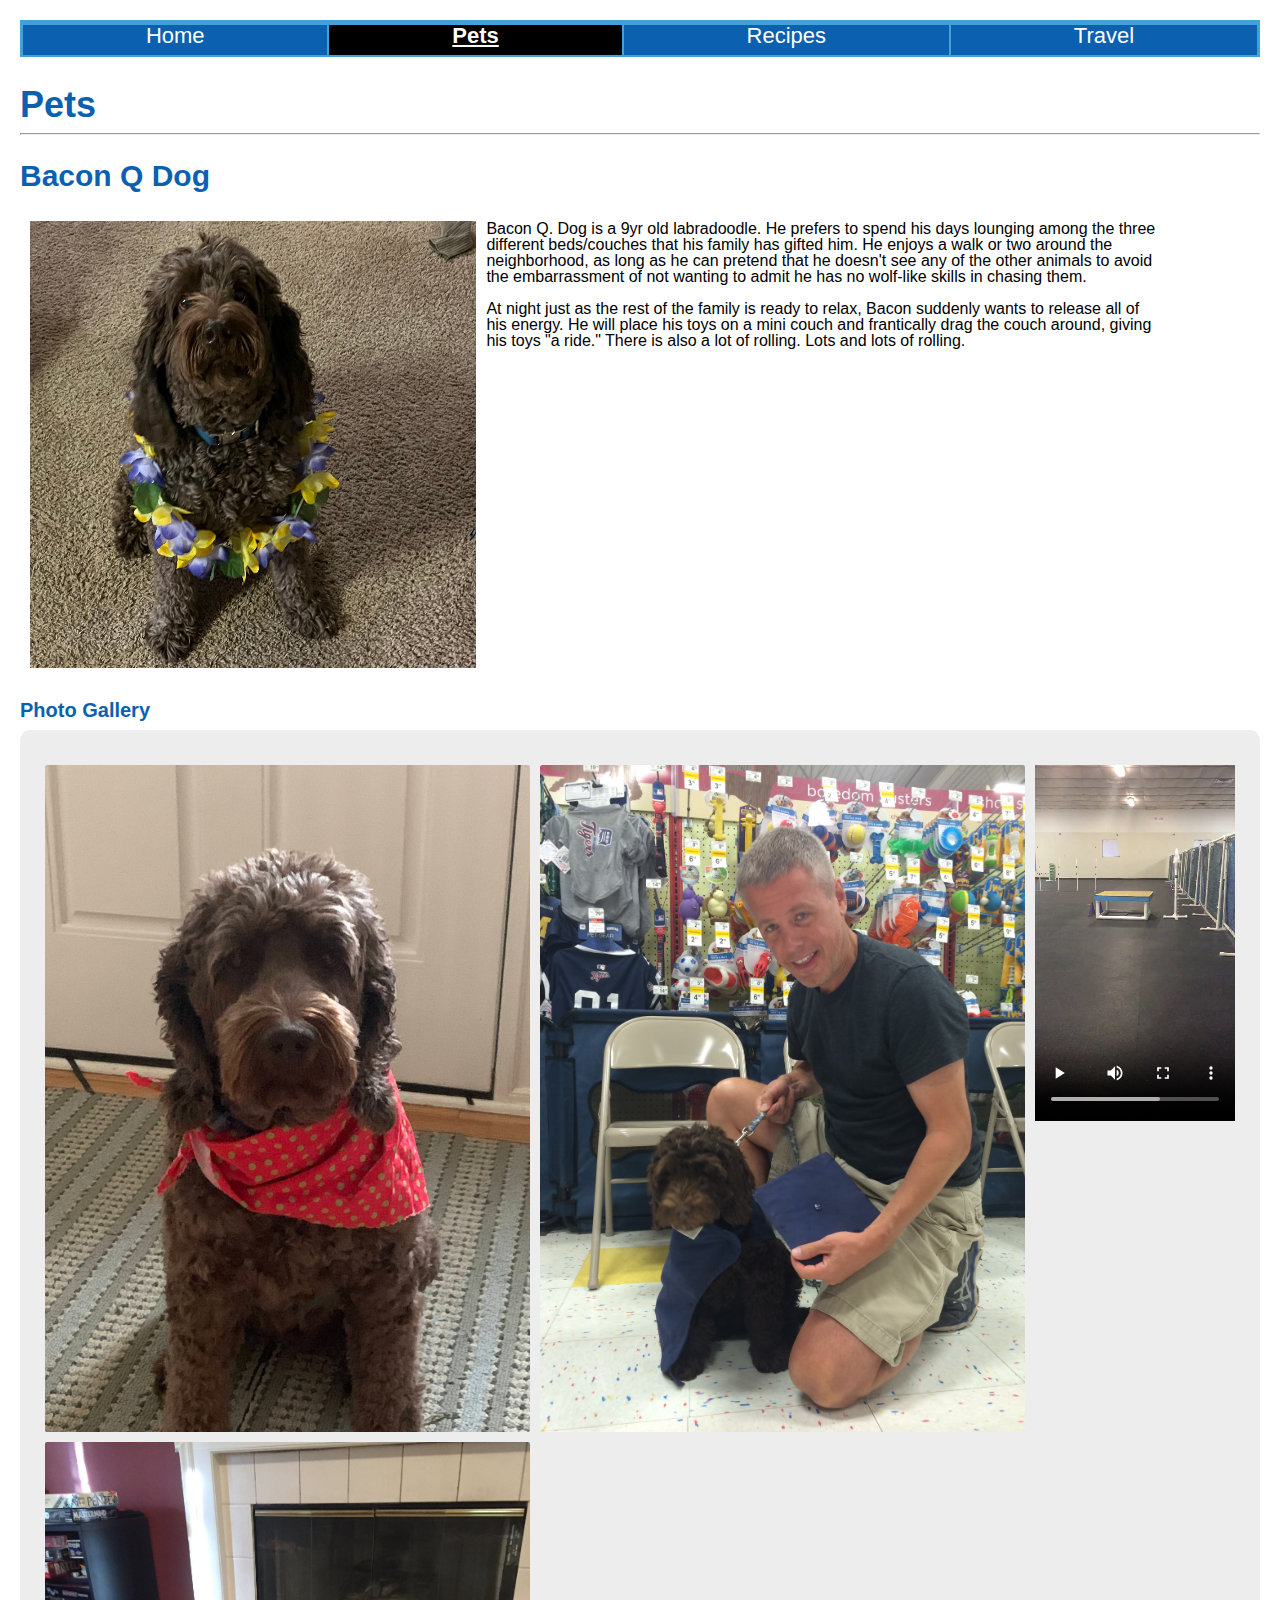
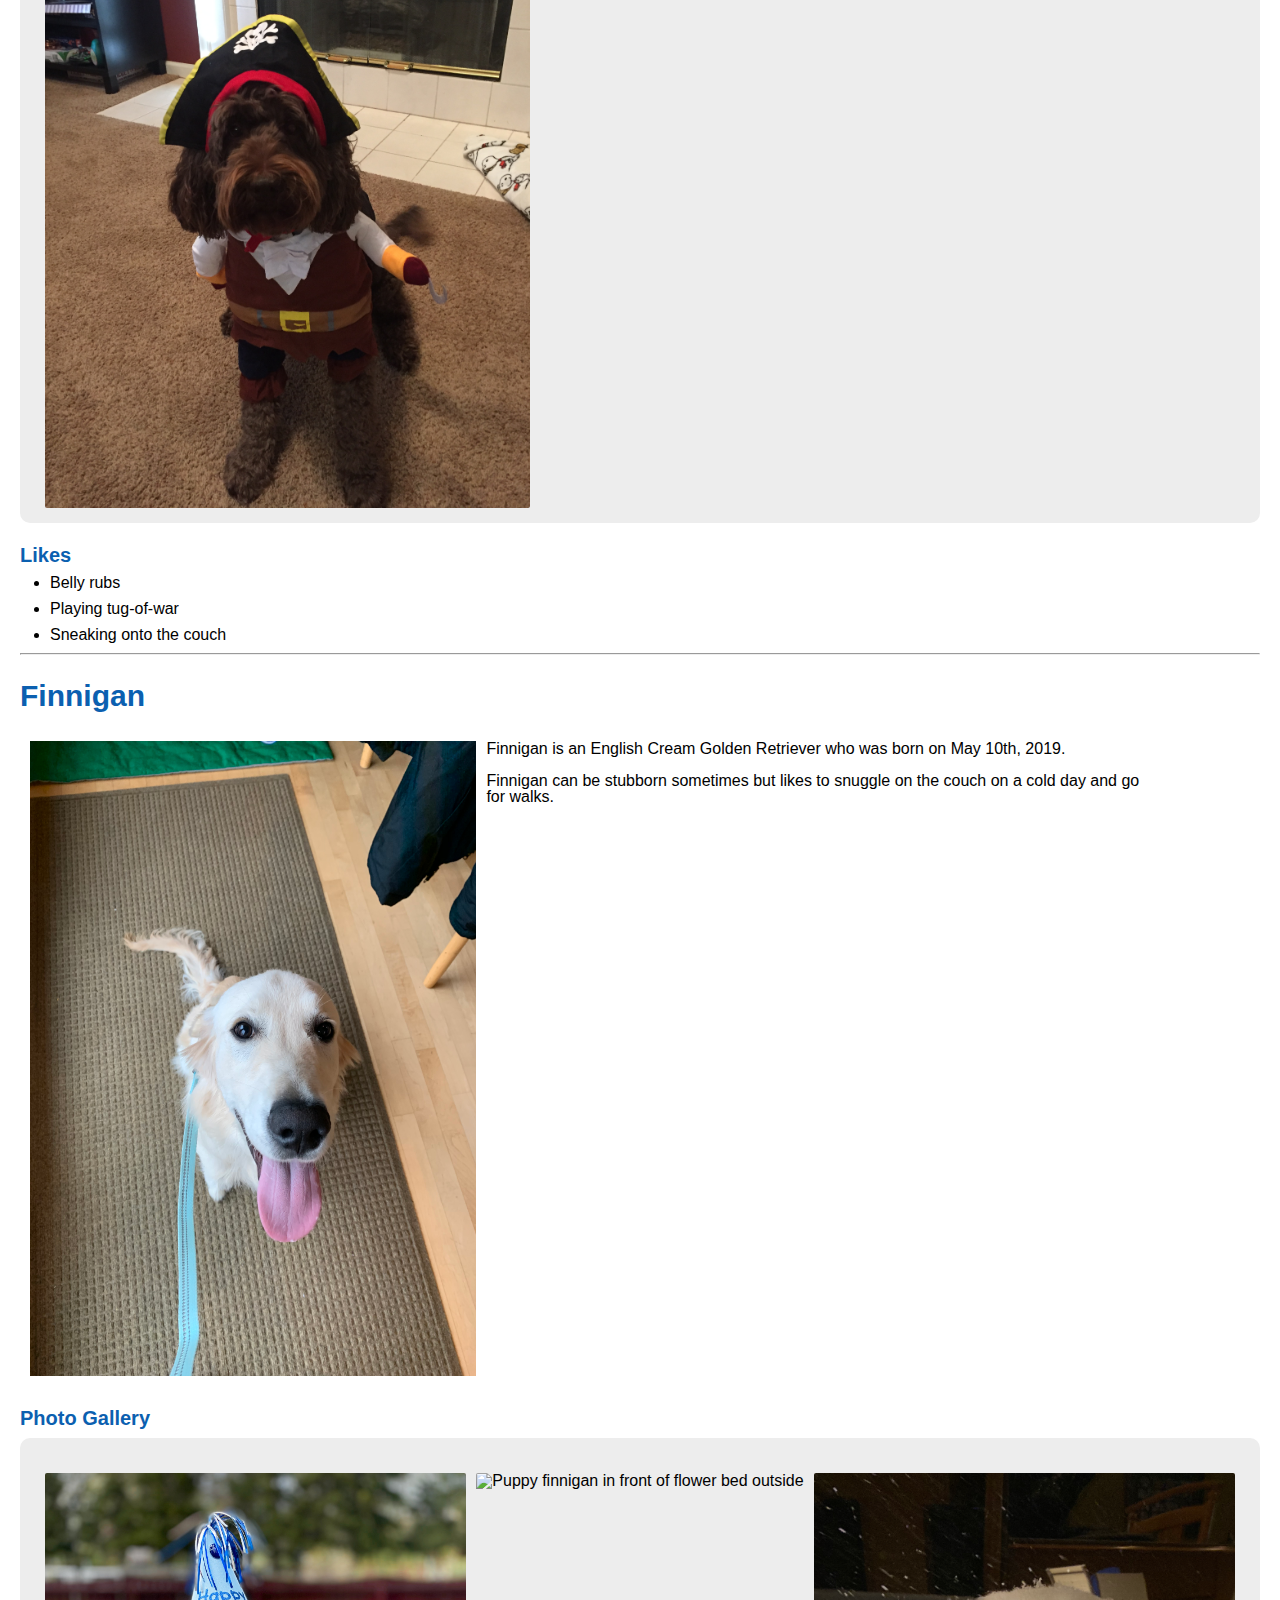
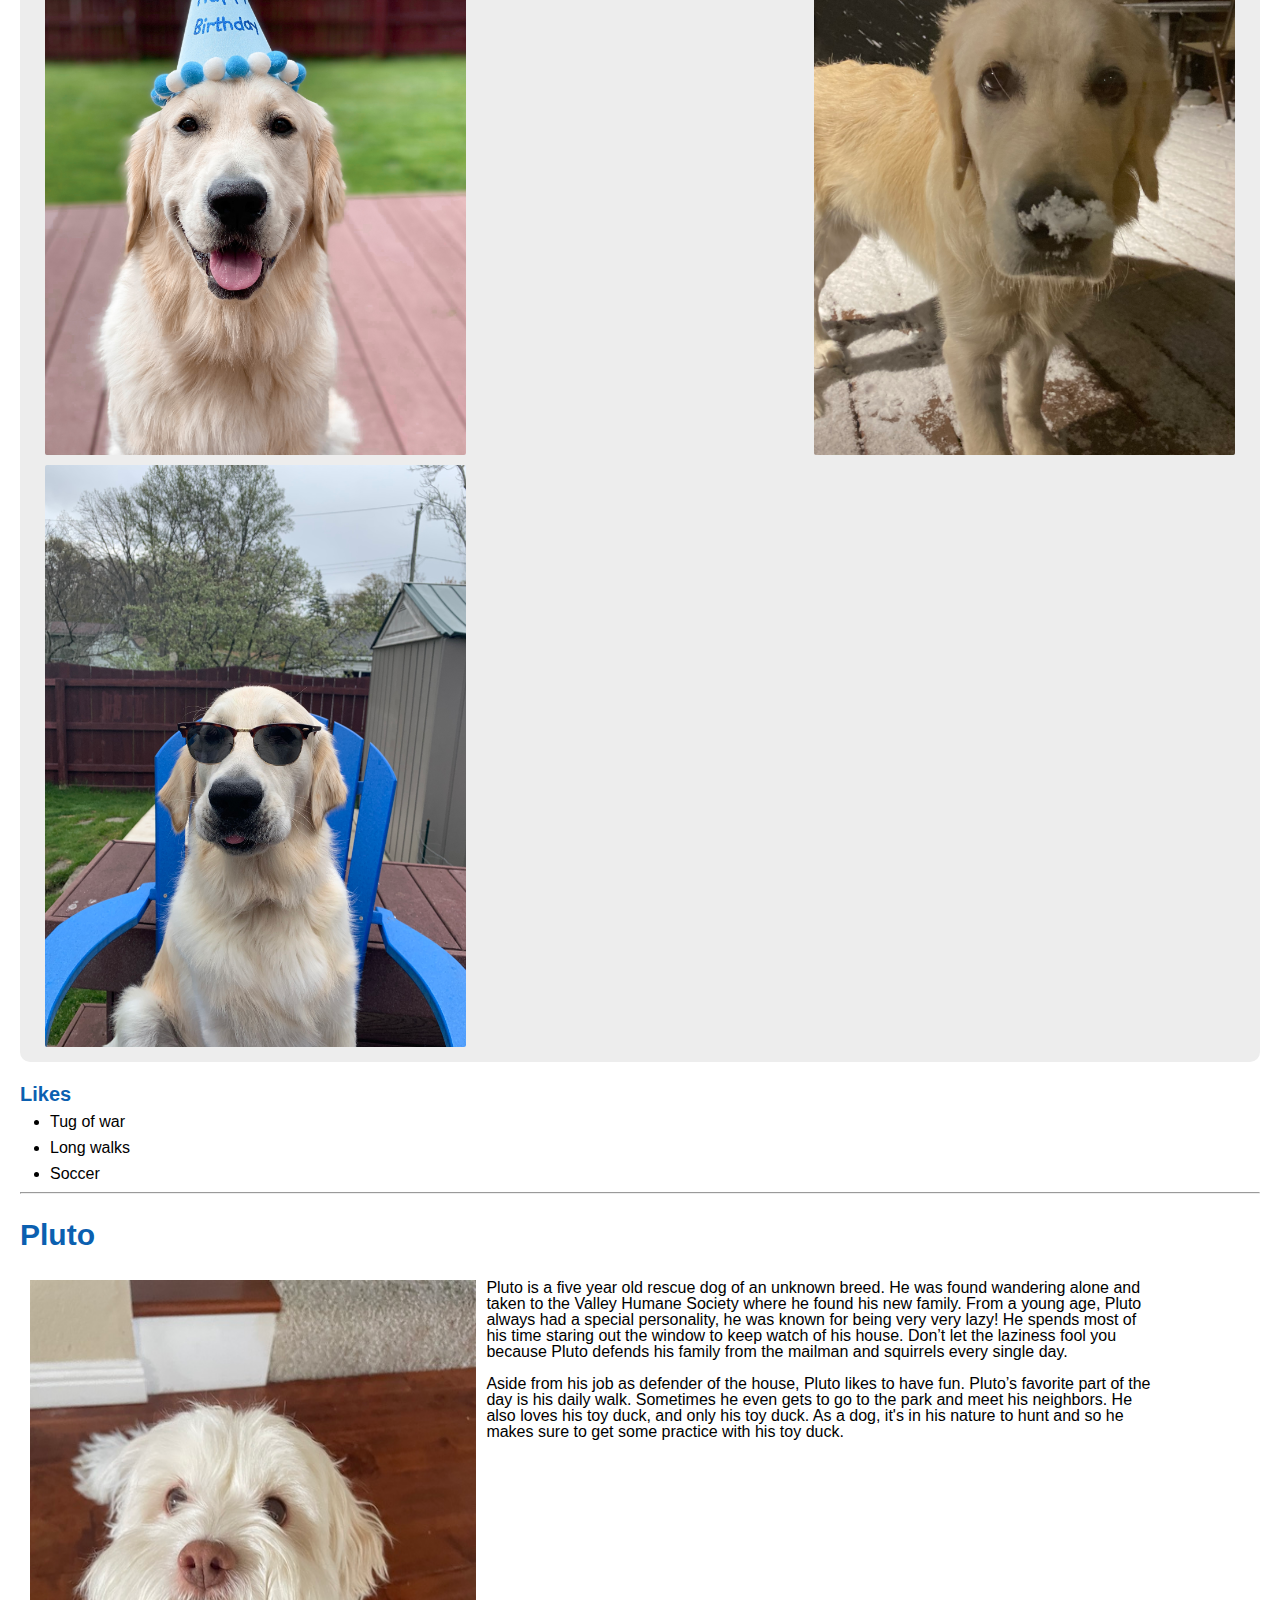
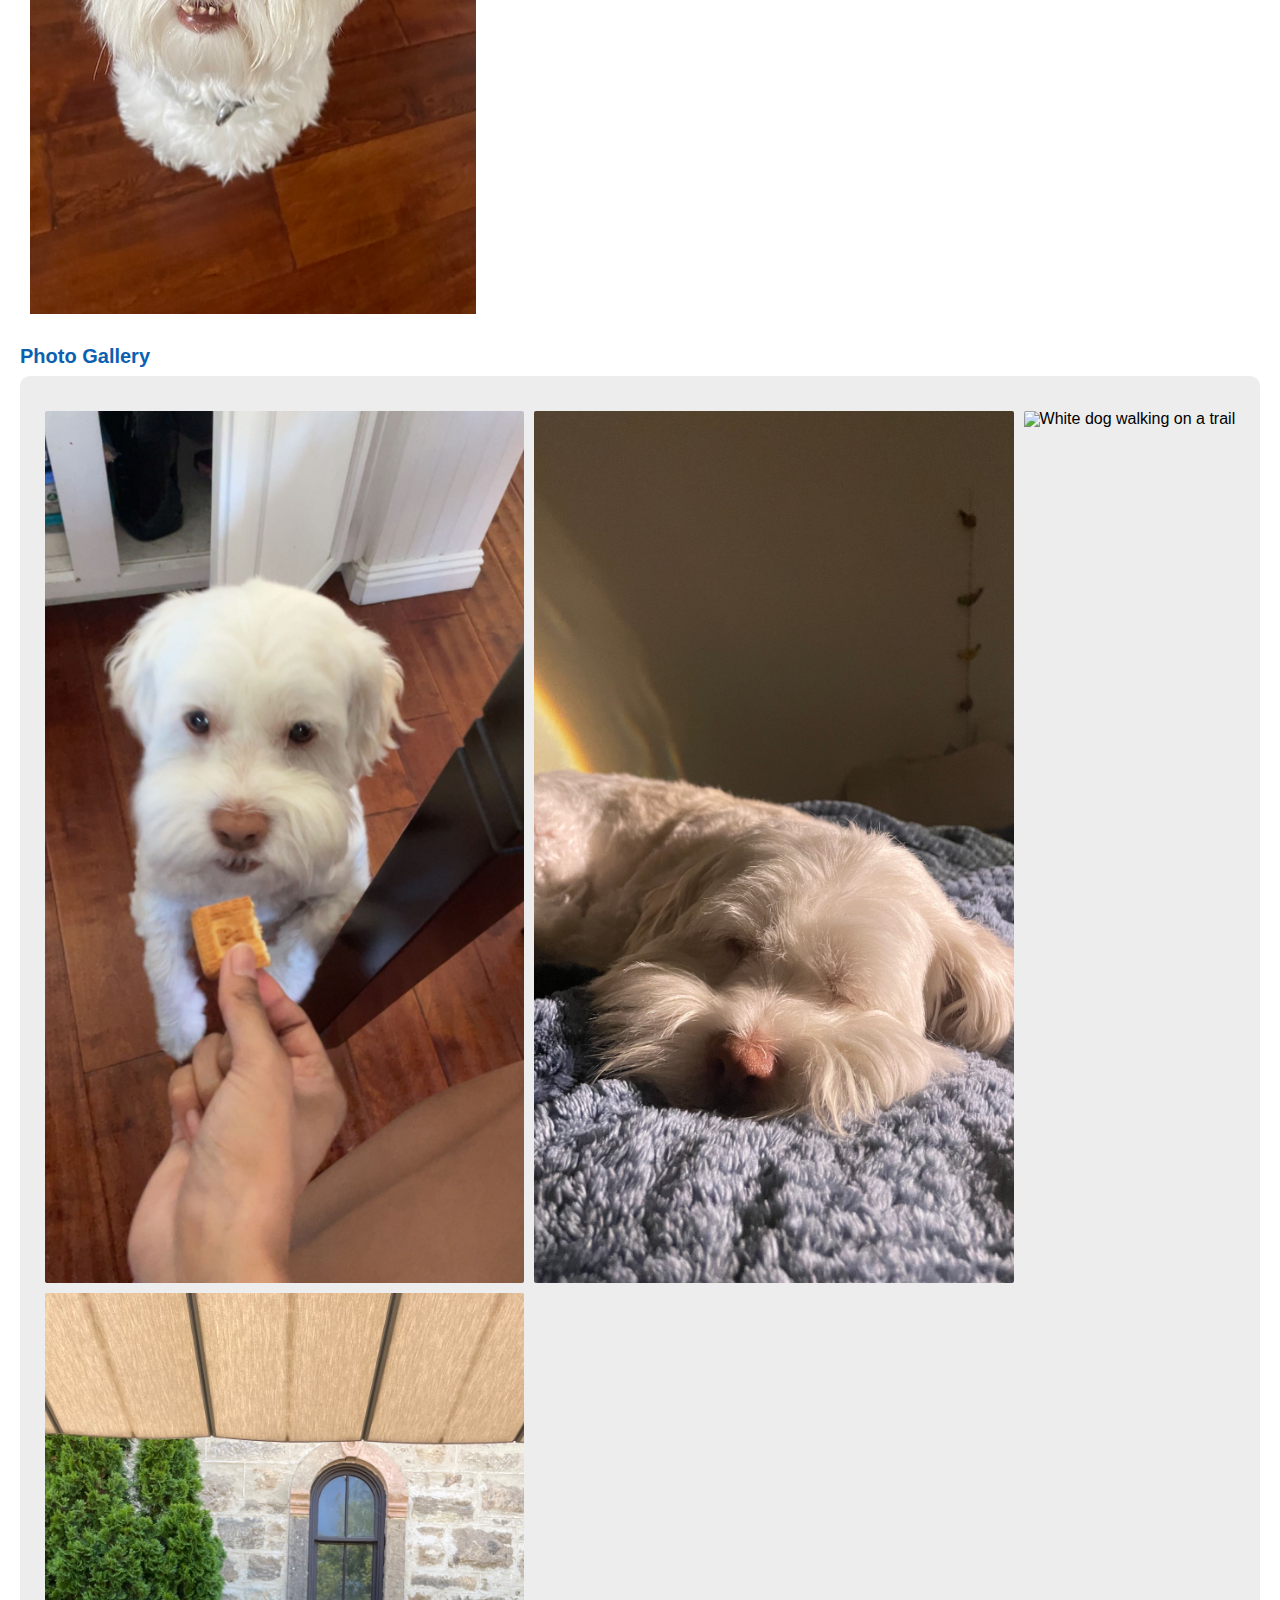
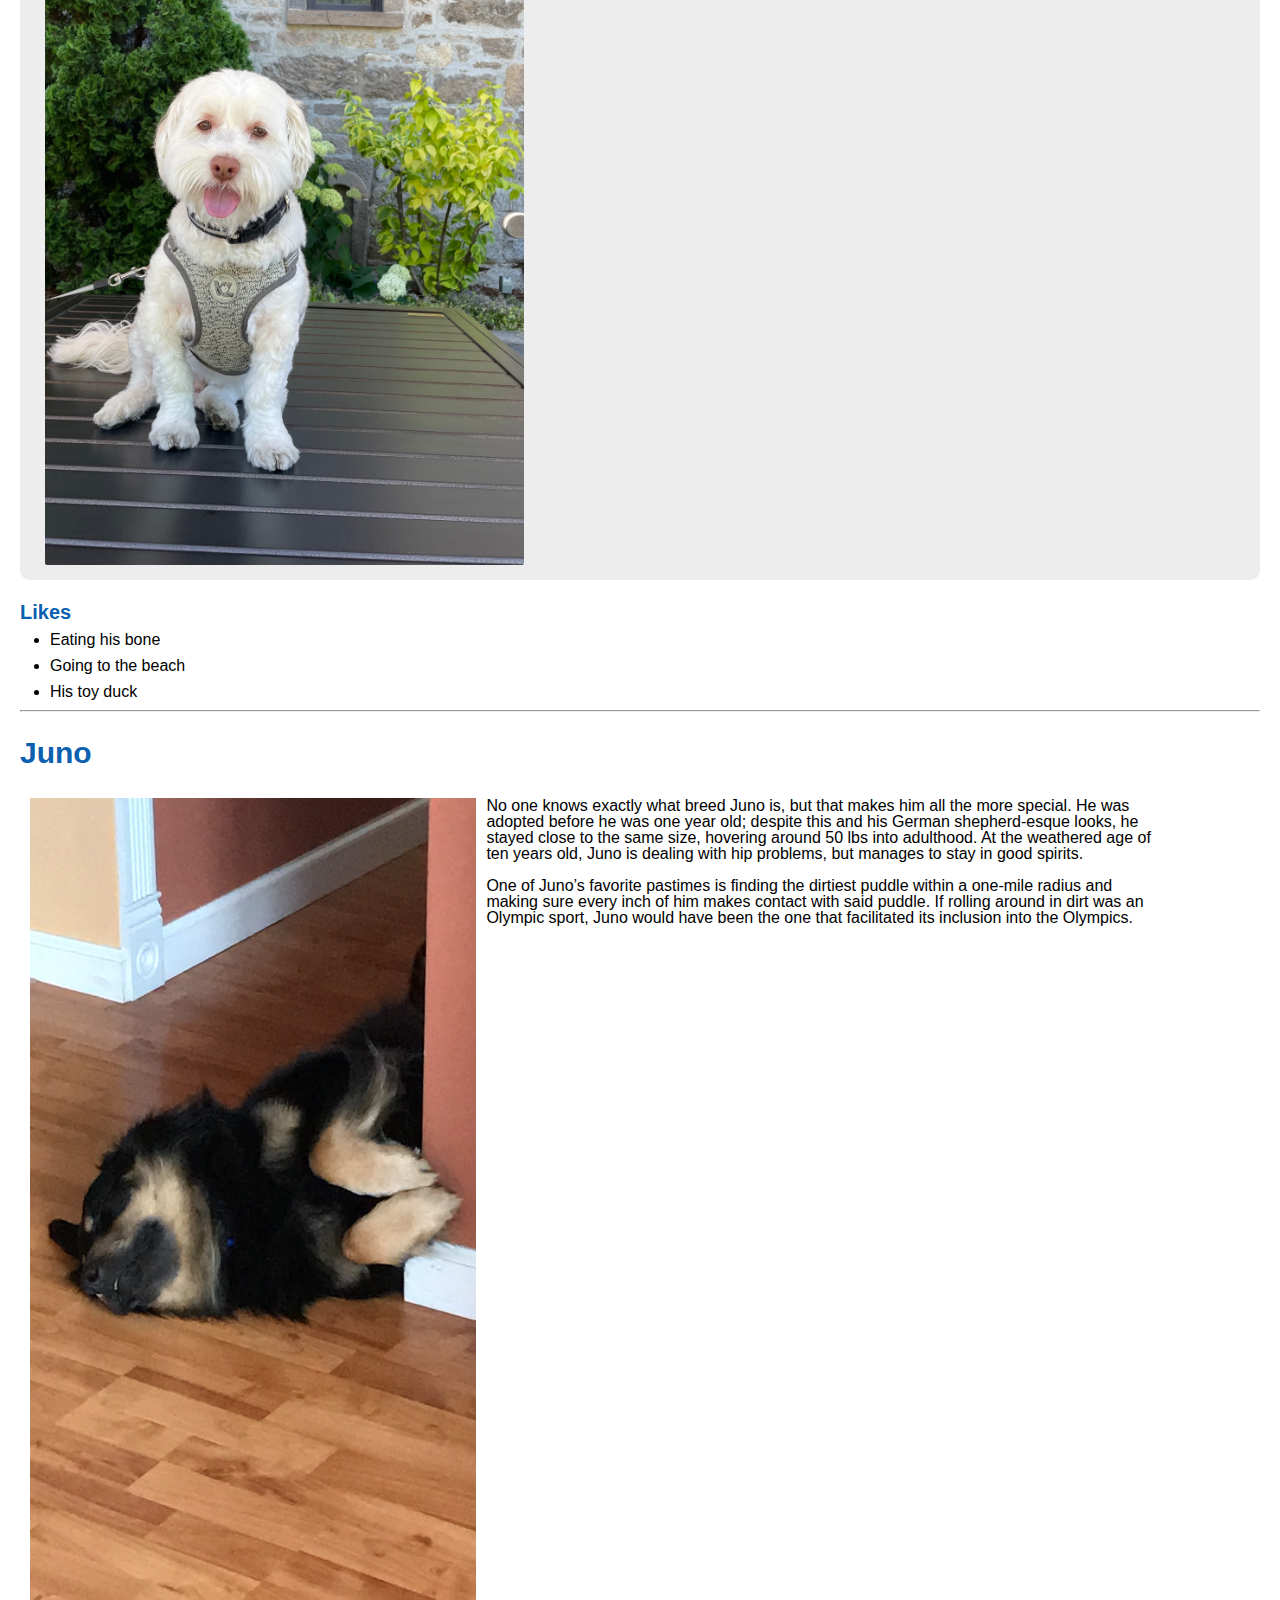
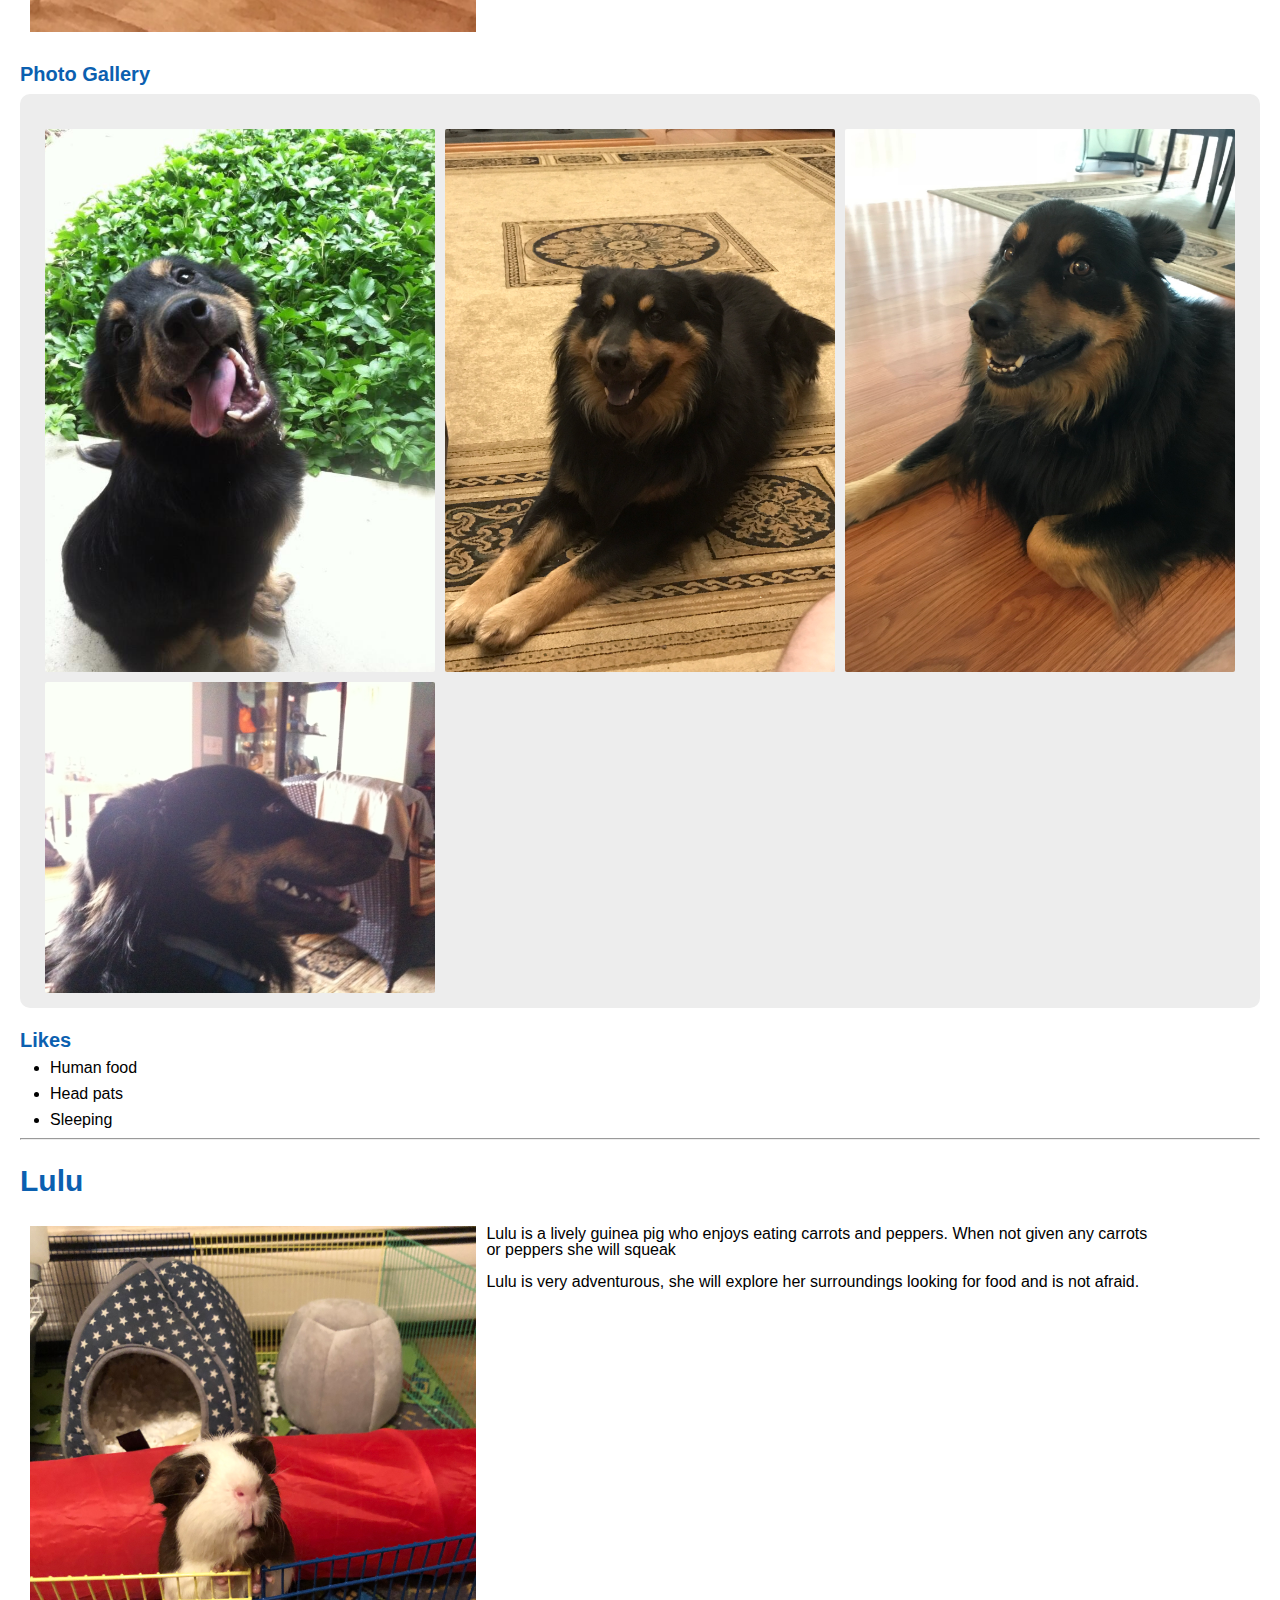
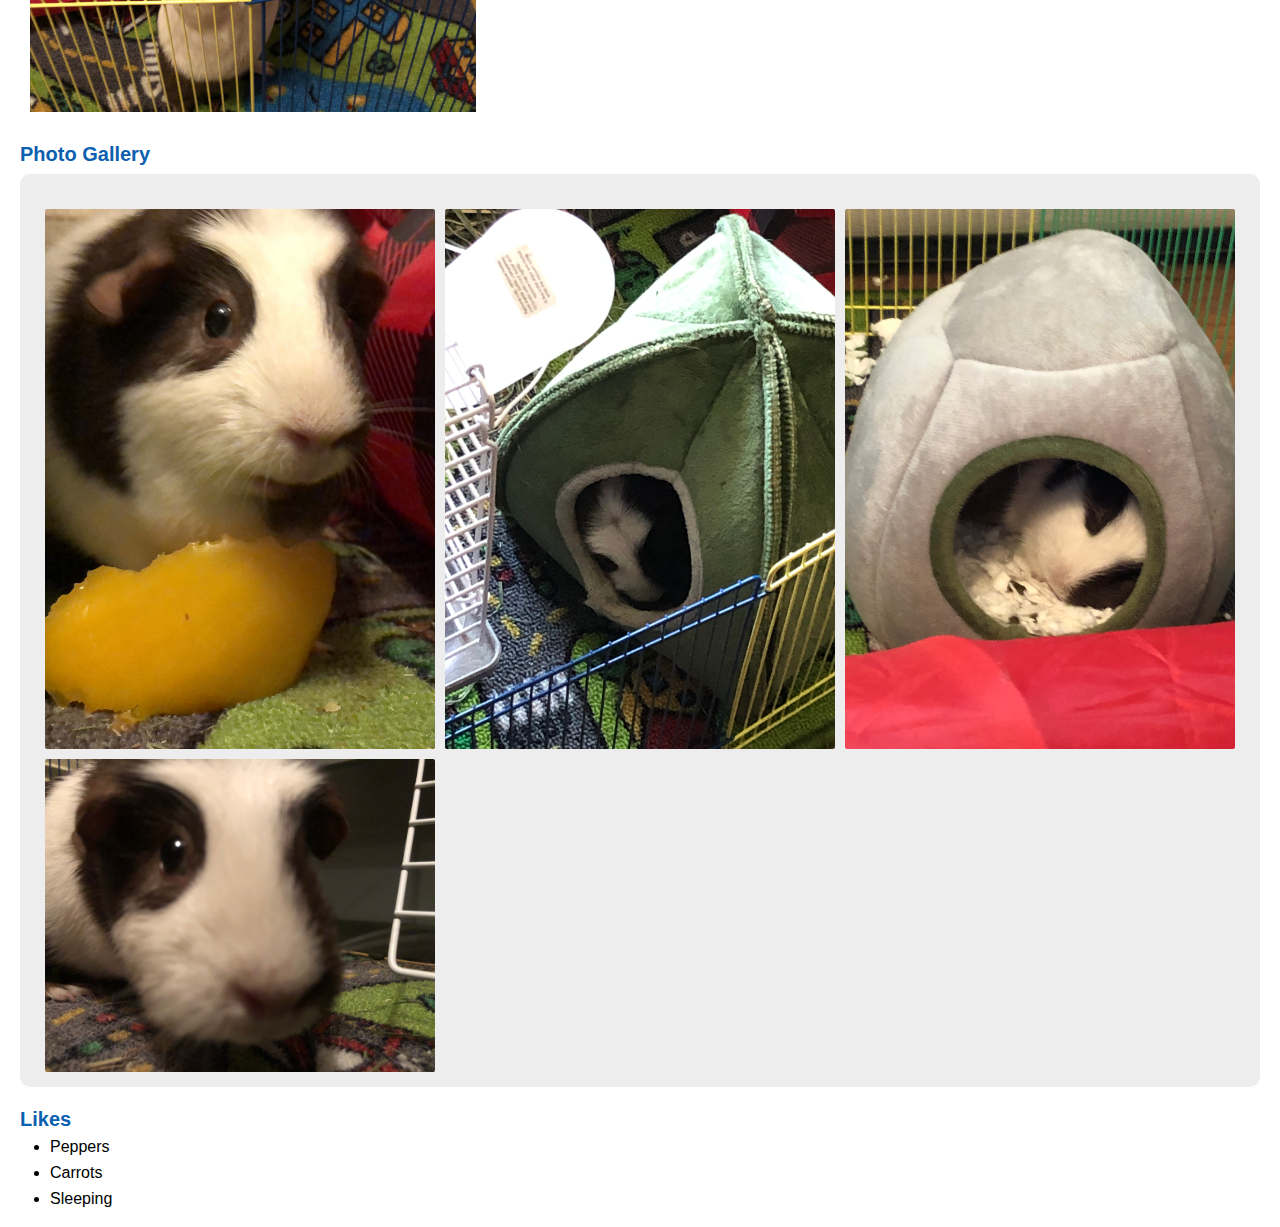
==== commit 008c4972: "Updated naming conventions" ====
--- a/pets.html
+++ b/pets.html
@@ -1,138 +1,280 @@
 <!DOCTYPE html>
 <html lang="en">
-<head>
-    <meta charset="UTF-8">
-    <meta name="viewport" content="width=device-width, initial-scale=1.0">
-    <link rel="stylesheet" href="css/html5reset.css">
-    <link rel="stylesheet" href="css/style.css">
+  <head>
+    <meta charset="UTF-8" />
+    <meta name="viewport" content="width=device-width, initial-scale=1.0" />
+    <link rel="stylesheet" href="css/html5reset.css" />
+    <link rel="stylesheet" href="css/style.css" />
     <title>Pets</title>
-</head>
-<body>
+  </head>
+  <body>
     <header>
-        <a href = "#main" class="skip-to-main">Skip to Main Content</a>
-        <nav>
-            <a href = "index.html">Home</a>
-            <a href = "pets.html" id="current_page">Pets</a>
-            <a href = "recipes.html">Recipes</a>
-            <a href = "travel.html">Travel</a>
-        </nav>
-        <h1>Pets</h1>
+      <a href="#main" class="skip-to-main">Skip to Main Content</a>
+      <nav>
+        <a href="index.html">Home</a>
+        <a href="pets.html" id="current-page">Pets</a>
+        <a href="recipes.html">Recipes</a>
+        <a href="travel.html">Travel</a>
+      </nav>
+      <h1>Pets</h1>
     </header>
     <main id="main">
-        <hr>
-        <div>
-            <h2>Bacon Q Dog</h2>
-            <div class="cover-grid">
-                <img src="images/bacon.jpg" width = "400" alt="Brown labradoodle wearing colorful lei">
-                <p>Bacon Q. Dog is a 9yr old labradoodle. He prefers to spend his days lounging among the three different beds/couches that his family has gifted him. He enjoys a walk or two around the neighborhood, as long as he can pretend that he doesn't see any of the other animals to avoid the embarrassment of not wanting to admit he has no wolf-like skills in chasing them. <br><br>At night just as the rest of the family is ready to relax, Bacon suddenly wants to release all of his energy. He will place his toys on a mini couch and frantically drag the couch around, giving his toys "a ride." There is also a lot of rolling. Lots and lots of rolling.</P>
-            </div>
+      <hr />
+      <div>
+        <h2>Bacon Q Dog</h2>
+        <div class="cover-grid">
+          <img
+            src="images/bacon.jpg"
+            width="400"
+            alt="Brown labradoodle wearing colorful lei"
+          />
+          <p>
+            Bacon Q. Dog is a 9yr old labradoodle. He prefers to spend his days
+            lounging among the three different beds/couches that his family has
+            gifted him. He enjoys a walk or two around the neighborhood, as long
+            as he can pretend that he doesn't see any of the other animals to
+            avoid the embarrassment of not wanting to admit he has no wolf-like
+            skills in chasing them. <br /><br />At night just as the rest of the
+            family is ready to relax, Bacon suddenly wants to release all of his
+            energy. He will place his toys on a mini couch and frantically drag
+            the couch around, giving his toys "a ride." There is also a lot of
+            rolling. Lots and lots of rolling.
+          </p>
+        </div>
 
-            <h3>Photo Gallery</h3>
-            <div class="photo-gallery">
-                <img src="images/bacon_bandana.JPG" width ="200" alt = "Brown labradoodle wearing an orange bandana">
-                <img src="images/bacon_graduation.JPG"  width ="200" alt="Small labradoodle puppy wearing a graduation cap and gown">
-                <video width="200"  controls>
-                    <source src="images/bacon_agility.mov">
-                    Your browser does not support the video tag.  This was a video of a girl and dog demonstrating a sit and stay procedure
-                </video>
-                <img src="images/bacon_halloween.JPG"  width ="200" alt="Brown labradoodle wearing a pirate costume">
-            </div>
+        <h3>Photo Gallery</h3>
+        <div class="photo-gallery">
+          <img
+            src="images/bacon_bandana.JPG"
+            width="200"
+            alt="Brown labradoodle wearing an orange bandana"
+          />
+          <img
+            src="images/bacon_graduation.JPG"
+            width="200"
+            alt="Small labradoodle puppy wearing a graduation cap and gown"
+          />
+          <video width="200" controls>
+            <source src="images/bacon_agility.mov" />
+            Your browser does not support the video tag. This was a video of a
+            girl and dog demonstrating a sit and stay procedure
+          </video>
+          <img
+            src="images/bacon_halloween.JPG"
+            width="200"
+            alt="Brown labradoodle wearing a pirate costume"
+          />
+        </div>
 
-            <h3>Likes</h3>
-            <ul>
-                <li>Belly rubs</li>
-                <li>Playing tug-of-war</li>
-                <li>Sneaking onto the couch</li>
-            </ul>
-            <!-- Jackie Wolf -->
-        </div>
-        <hr>
-        <div> <!-- Finnigan (my dog!) -->
-            <h2>Finnigan</h2>
-            <div class="cover-grid">
-                <img src="images/finnigan-puppy-tongue.jpeg" width = "400" alt="Main pet image">
-                <p>Finnigan is an English Cream Golden Retriever who was born on May 10th, 2019.
-                <br><br>Finnigan can be stubborn sometimes but likes to snuggle on the couch on a cold day and go for walks.</p>
-            </div>
-            <h3>Photo Gallery</h3>
-            <div class="photo-gallery">
-                <img src="images/finnigan-birthday.jpg" width ="200" alt = "Finnigan wearing a blue birthday hat outside">
-                <img src="images/finnigan-flowers.JPG"  width ="200" alt="Puppy finnigan in front of flower bed outside">
-                <img src="images/finnigan-snow.jpeg"  width ="200" alt="Finnigan outside during his first snow">
-                <img src="images/finnigan-sunglasses.jpeg" width="200" alt="Finnigan wearing sunglasses outside">
-            </div>
-            <h3>Likes</h3>
-            <ul>
-                <li>Tug of war</li>
-                <li>Long walks</li>
-                <li>Soccer</li>
-            </ul>
-        </div>
-        <hr>
-        <div> <!-- Pet 3 -->
-            <h2>Pluto</h2>
-            <div class="cover-grid">
-                <img src="images/pluto.jpg" width = "400" alt="White dog looking upward">
-                <p>Pluto is a five year old rescue dog of an unknown breed. He was found wandering alone and taken to the Valley Humane Society where he found his new family. From a young age, Pluto always had a special personality, he was known for being very very lazy! He spends most of his time staring out the window to keep watch of his house. Don’t let the laziness fool you because Pluto defends his family from the mailman and squirrels every single day.<br><br>
-                Aside from his job as defender of the house, Pluto likes to have fun. Pluto’s favorite part of the day is his daily walk. Sometimes he even gets to go to the park and meet his neighbors. He also loves his toy duck, and only his toy duck. As a dog, it's in his nature to hunt and so he makes sure to get some practice with his toy duck.</p>
-            </div>
-            <h3>Photo Gallery</h3>
-            <div class="photo-gallery">
-                <img src="images/pluto_cookie.JPG" width ="200" alt = "White dog standing up eating a cookie">
-                <img src="images/pluto_sleeping.jpg"  width ="200" alt="White dog sleeping on a bed">
-                <img src="images/pluto_walk.jpg"  width ="200" alt="White dog walking on a trail">
-                <img src="images/pluto_sitting.jpg"  width ="200" alt="White dog sitting and posed on top of a table">
-            </div>
-            <h3>Likes</h3>
-            <ul>
-                <li>Eating his bone</li>
-                <li>Going to the beach</li>
-                <li>His toy duck</li>
-            </ul>
-        </div>
-        <hr>
-        <div> <!-- Pet 4-->
-            <h2>Juno</h2>
-            <div class="cover-grid">
-                <img src="images/classic_juno.JPG" width = "400" alt="Black and brown dog laying asleep on his side">
-                <p>No one knows exactly what breed Juno is, but that makes him all the more special. He was adopted before he was one year old; despite this and his German shepherd-esque looks, he stayed close to the same size, hovering around 50 lbs into adulthood. At the weathered age of ten years old, Juno is dealing with hip problems, but manages to stay in good spirits.<br><br>One of Juno’s favorite pastimes is finding the dirtiest puddle within a one-mile radius and making sure every inch of him makes contact with said puddle. If rolling around in dirt was an Olympic sport, Juno would have been the one that facilitated its inclusion into the Olympics.</p>
-            </div>
-            <h3>Photo Gallery</h3>
-            <div class="photo-gallery">
-                <img src="images/juno_pup.JPG" width ="200" alt = "A young black and brown dog with his tongue hanging out">
-                <img src="images/juno_laying.JPG"  width ="200" alt="A black and brown dog laying on a rug">
-                <img src="images/juno_laying_2.JPG"  width ="200" alt="A black and brown dog lating on a wood floor">
-                <img src="images/juno_profile.JPG" width="200" alt="A profile perspective of a black and brown dog from the shoulders upwards">
-            </div>
-            <h3>Likes</h3>
-            <ul>
-                <li>Human food</li>
-                <li>Head pats</li>
-                <li>Sleeping</li>
-            </ul>
-        </div>
-        <hr>
-        <div> <!-- Pet 5 -->
-            <h2>Lulu</h2>
-            <div class="cover-grid">
-                <img src="images/lulu-1.jpg" width = "400" alt="A chubby guinea pig with patches of dark brown and white fur">
-                <p>Lulu is a lively guinea pig who enjoys eating carrots and peppers. When not given any carrots or peppers she will squeak<br><br>Lulu is very adventurous, she will explore her surroundings looking for food and is not afraid.</p>
-            </div>
-            <h3>Photo Gallery</h3>
-            <div class="photo-gallery">
-                <img src="images/lulu-eating-1.JPG" width ="200" alt = "Lulu enjoying a pepper">
-                <img src="images/lulu-sleeping-1.jpg"  width ="200" alt="Lulu sleeping in a greenhouse">
-                <img src="images/lulu-sleeping-2.jpg" width="200" alt="Lulu sleeping in a gray house">
-                <img src="images/lulu-2.jpg" width="200" alt="Lulu sniffing the camera">
-            </div>
-            <h3>Likes</h3>
-            <ul>
-                <li>Peppers</li>
-                <li>Carrots</li>
-                <li>Sleeping</li>
-            </ul>
-        </div>
+        <h3>Likes</h3>
+        <ul>
+          <li>Belly rubs</li>
+          <li>Playing tug-of-war</li>
+          <li>Sneaking onto the couch</li>
+        </ul>
+        <!-- Jackie Wolf -->
+      </div>
+      <hr />
+      <div>
+        <!-- Finnigan (my dog!) -->
+        <h2>Finnigan</h2>
+        <div class="cover-grid">
+          <img
+            src="images/finnigan-puppy-tongue.jpeg"
+            width="400"
+            alt="Main pet image"
+          />
+          <p>
+            Finnigan is an English Cream Golden Retriever who was born on May
+            10th, 2019. <br /><br />Finnigan can be stubborn sometimes but likes
+            to snuggle on the couch on a cold day and go for walks.
+          </p>
+        </div>
+        <h3>Photo Gallery</h3>
+        <div class="photo-gallery">
+          <img
+            src="images/finnigan-birthday.jpg"
+            width="200"
+            alt="Finnigan wearing a blue birthday hat outside"
+          />
+          <img
+            src="images/finnigan-flowers.JPG"
+            width="200"
+            alt="Puppy finnigan in front of flower bed outside"
+          />
+          <img
+            src="images/finnigan-snow.jpeg"
+            width="200"
+            alt="Finnigan outside during his first snow"
+          />
+          <img
+            src="images/finnigan-sunglasses.jpeg"
+            width="200"
+            alt="Finnigan wearing sunglasses outside"
+          />
+        </div>
+        <h3>Likes</h3>
+        <ul>
+          <li>Tug of war</li>
+          <li>Long walks</li>
+          <li>Soccer</li>
+        </ul>
+      </div>
+      <hr />
+      <div>
+        <!-- Pet 3 -->
+        <h2>Pluto</h2>
+        <div class="cover-grid">
+          <img
+            src="images/pluto.jpg"
+            width="400"
+            alt="White dog looking upward"
+          />
+          <p>
+            Pluto is a five year old rescue dog of an unknown breed. He was
+            found wandering alone and taken to the Valley Humane Society where
+            he found his new family. From a young age, Pluto always had a
+            special personality, he was known for being very very lazy! He
+            spends most of his time staring out the window to keep watch of his
+            house. Don’t let the laziness fool you because Pluto defends his
+            family from the mailman and squirrels every single day.<br /><br />
+            Aside from his job as defender of the house, Pluto likes to have
+            fun. Pluto’s favorite part of the day is his daily walk. Sometimes
+            he even gets to go to the park and meet his neighbors. He also loves
+            his toy duck, and only his toy duck. As a dog, it's in his nature to
+            hunt and so he makes sure to get some practice with his toy duck.
+          </p>
+        </div>
+        <h3>Photo Gallery</h3>
+        <div class="photo-gallery">
+          <img
+            src="images/pluto_cookie.JPG"
+            width="200"
+            alt="White dog standing up eating a cookie"
+          />
+          <img
+            src="images/pluto_sleeping.jpg"
+            width="200"
+            alt="White dog sleeping on a bed"
+          />
+          <img
+            src="images/pluto_walk.jpg"
+            width="200"
+            alt="White dog walking on a trail"
+          />
+          <img
+            src="images/pluto_sitting.jpg"
+            width="200"
+            alt="White dog sitting and posed on top of a table"
+          />
+        </div>
+        <h3>Likes</h3>
+        <ul>
+          <li>Eating his bone</li>
+          <li>Going to the beach</li>
+          <li>His toy duck</li>
+        </ul>
+      </div>
+      <hr />
+      <div>
+        <!-- Pet 4-->
+        <h2>Juno</h2>
+        <div class="cover-grid">
+          <img
+            src="images/classic_juno.JPG"
+            width="400"
+            alt="Black and brown dog laying asleep on his side"
+          />
+          <p>
+            No one knows exactly what breed Juno is, but that makes him all the
+            more special. He was adopted before he was one year old; despite
+            this and his German shepherd-esque looks, he stayed close to the
+            same size, hovering around 50 lbs into adulthood. At the weathered
+            age of ten years old, Juno is dealing with hip problems, but manages
+            to stay in good spirits.<br /><br />One of Juno’s favorite pastimes
+            is finding the dirtiest puddle within a one-mile radius and making
+            sure every inch of him makes contact with said puddle. If rolling
+            around in dirt was an Olympic sport, Juno would have been the one
+            that facilitated its inclusion into the Olympics.
+          </p>
+        </div>
+        <h3>Photo Gallery</h3>
+        <div class="photo-gallery">
+          <img
+            src="images/juno_pup.JPG"
+            width="200"
+            alt="A young black and brown dog with his tongue hanging out"
+          />
+          <img
+            src="images/juno_laying.JPG"
+            width="200"
+            alt="A black and brown dog laying on a rug"
+          />
+          <img
+            src="images/juno_laying_2.JPG"
+            width="200"
+            alt="A black and brown dog lating on a wood floor"
+          />
+          <img
+            src="images/juno_profile.JPG"
+            width="200"
+            alt="A profile perspective of a black and brown dog from the shoulders upwards"
+          />
+        </div>
+        <h3>Likes</h3>
+        <ul>
+          <li>Human food</li>
+          <li>Head pats</li>
+          <li>Sleeping</li>
+        </ul>
+      </div>
+      <hr />
+      <div>
+        <!-- Pet 5 -->
+        <h2>Lulu</h2>
+        <div class="cover-grid">
+          <img
+            src="images/lulu-1.jpg"
+            width="400"
+            alt="A chubby guinea pig with patches of dark brown and white fur"
+          />
+          <p>
+            Lulu is a lively guinea pig who enjoys eating carrots and peppers.
+            When not given any carrots or peppers she will squeak<br /><br />Lulu
+            is very adventurous, she will explore her surroundings looking for
+            food and is not afraid.
+          </p>
+        </div>
+        <h3>Photo Gallery</h3>
+        <div class="photo-gallery">
+          <img
+            src="images/lulu-eating-1.JPG"
+            width="200"
+            alt="Lulu enjoying a pepper"
+          />
+          <img
+            src="images/lulu-sleeping-1.jpg"
+            width="200"
+            alt="Lulu sleeping in a greenhouse"
+          />
+          <img
+            src="images/lulu-sleeping-2.jpg"
+            width="200"
+            alt="Lulu sleeping in a gray house"
+          />
+          <img
+            src="images/lulu-2.jpg"
+            width="200"
+            alt="Lulu sniffing the camera"
+          />
+        </div>
+        <h3>Likes</h3>
+        <ul>
+          <li>Peppers</li>
+          <li>Carrots</li>
+          <li>Sleeping</li>
+        </ul>
+      </div>
     </main>
-    
-</body>
-</html>+  </body>
+</html>
--- a/css/style.css
+++ b/css/style.css
@@ -10,7 +10,8 @@
     margin: 5px 1px 2px 1px;
     font-family: Helvetica, Arial, sans-serif;
     color: white;
-    font-size: 18px;
+    font-size: 22px;
+    font-weight: 300;
     text-decoration: none;
     text-align: center;
     background-color: #0B60B0;
@@ -56,9 +57,10 @@
     list-style-type: decimal;
     padding-left: 30px;
 }
-#current_page {
-    font-weight: bold;
+#current-page {
+    font-weight: 900;
     background-color: black;
+    text-decoration: underline;
 }
 .photo-gallery {
     display: grid;
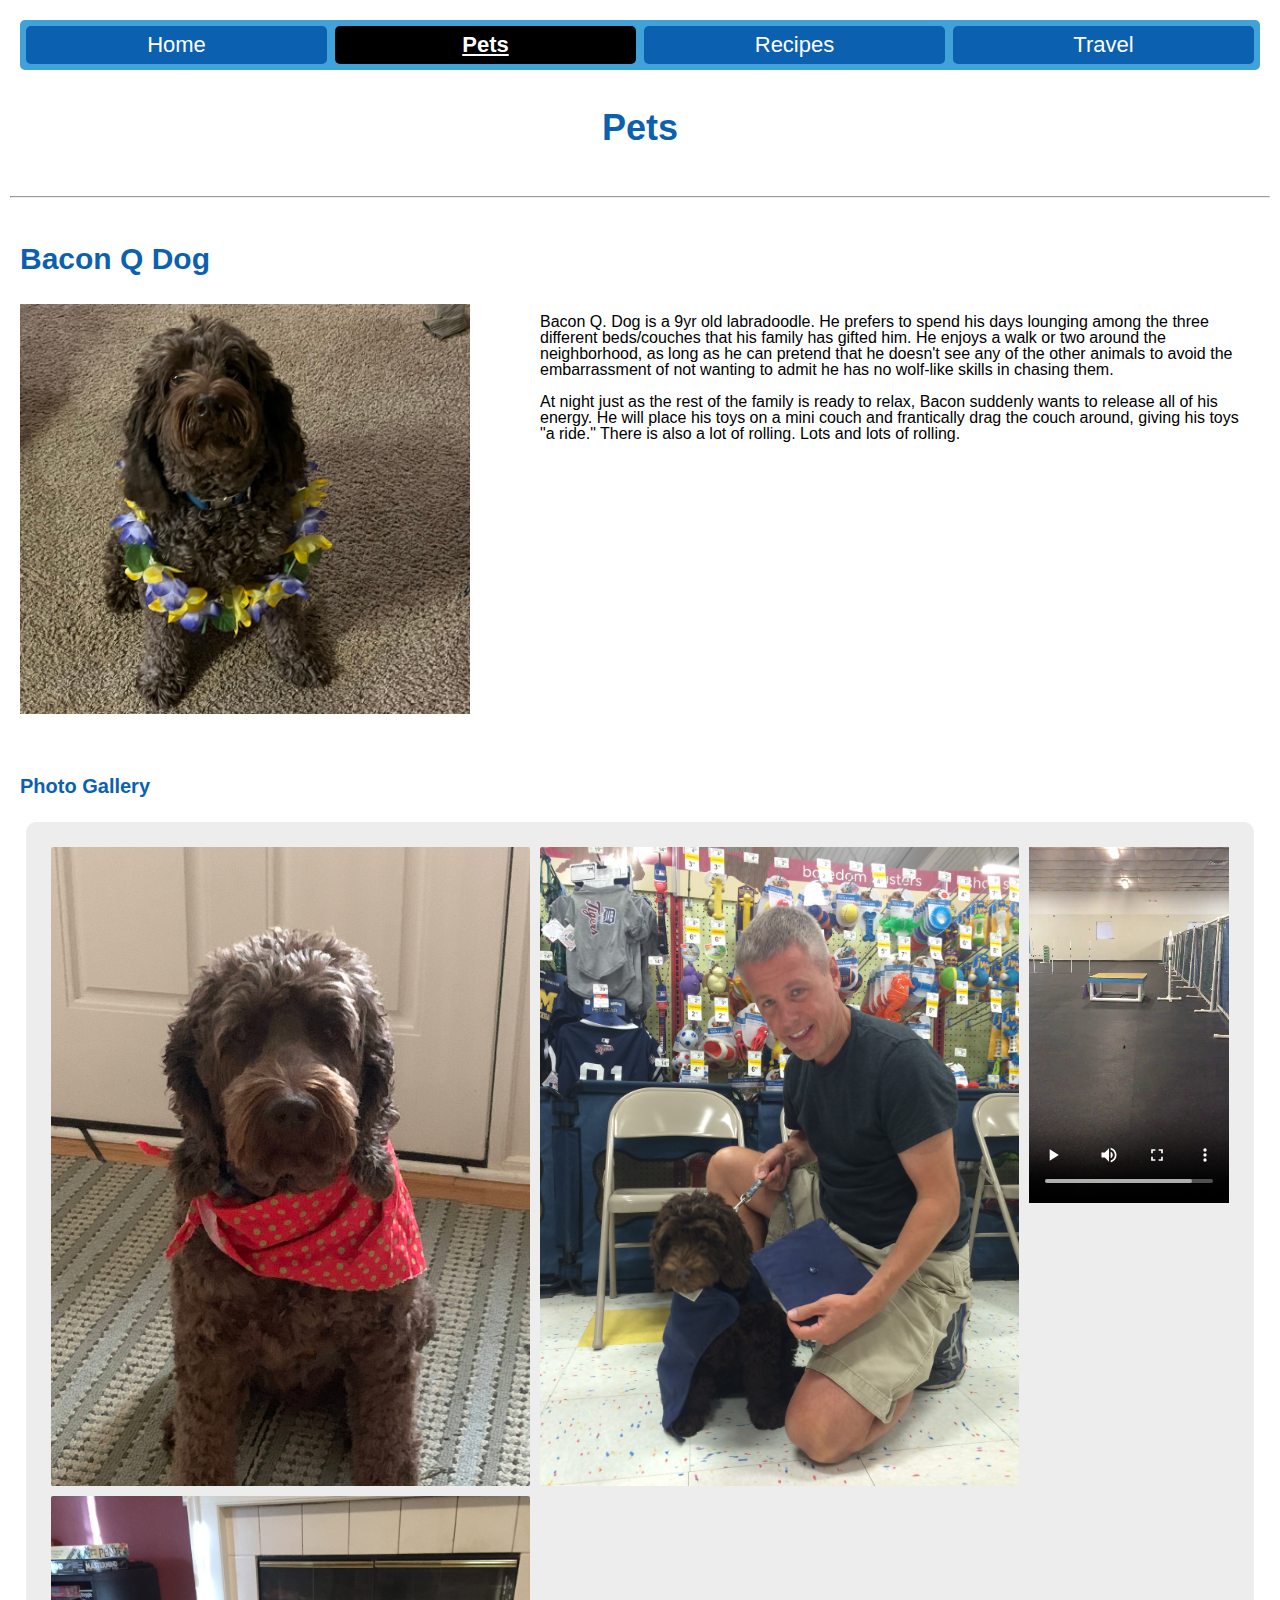
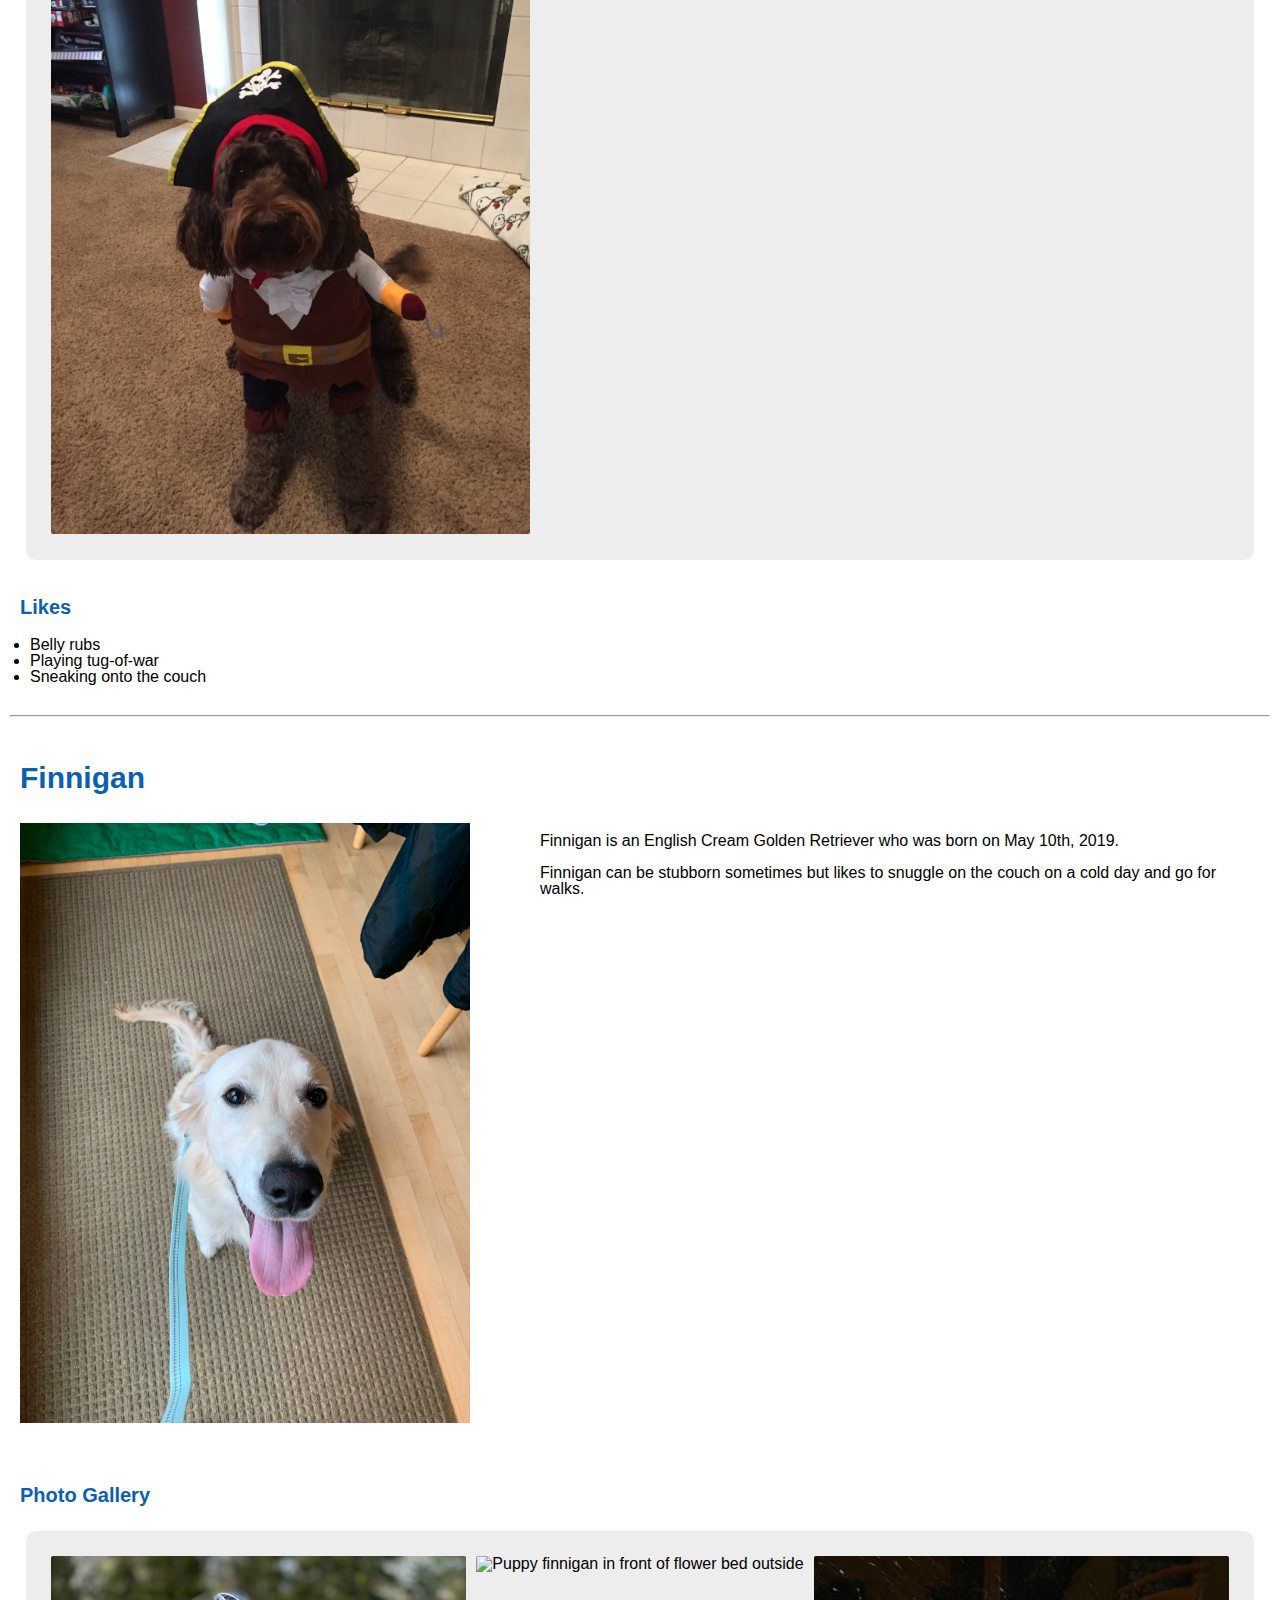
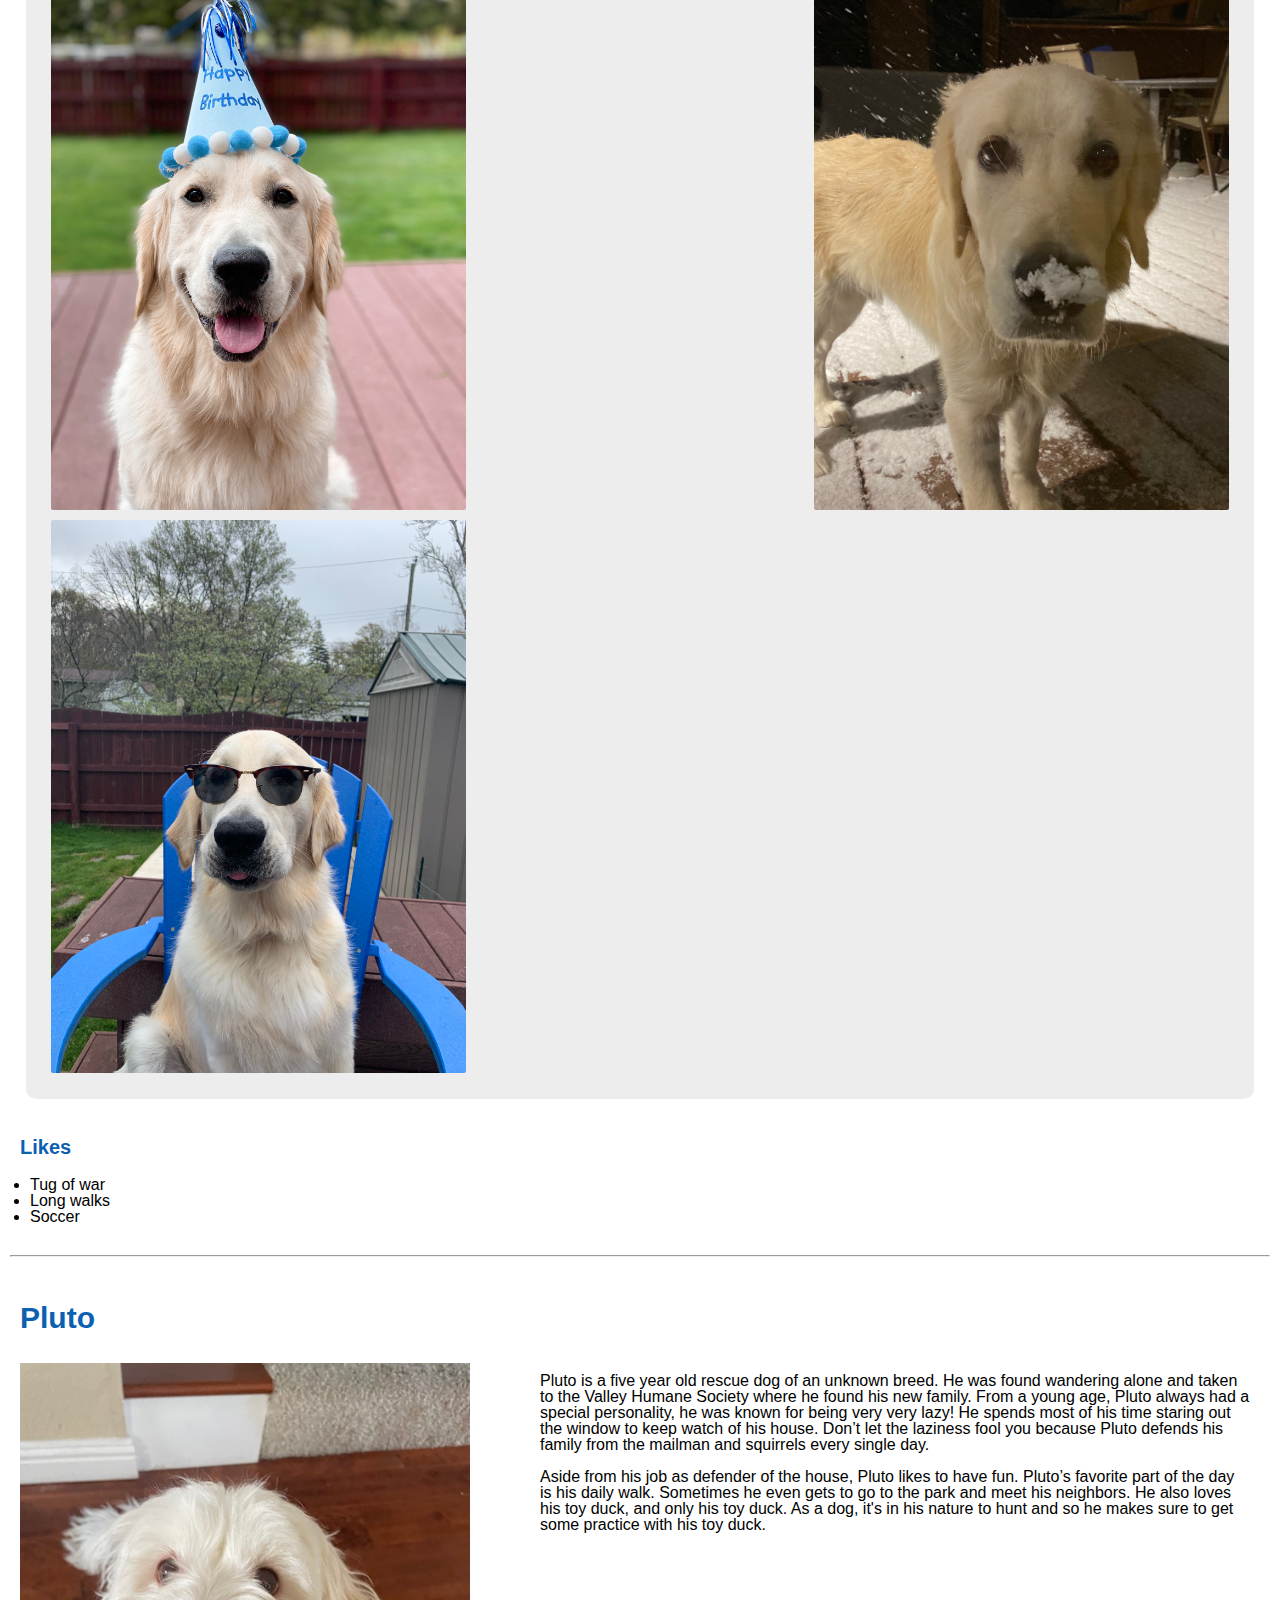
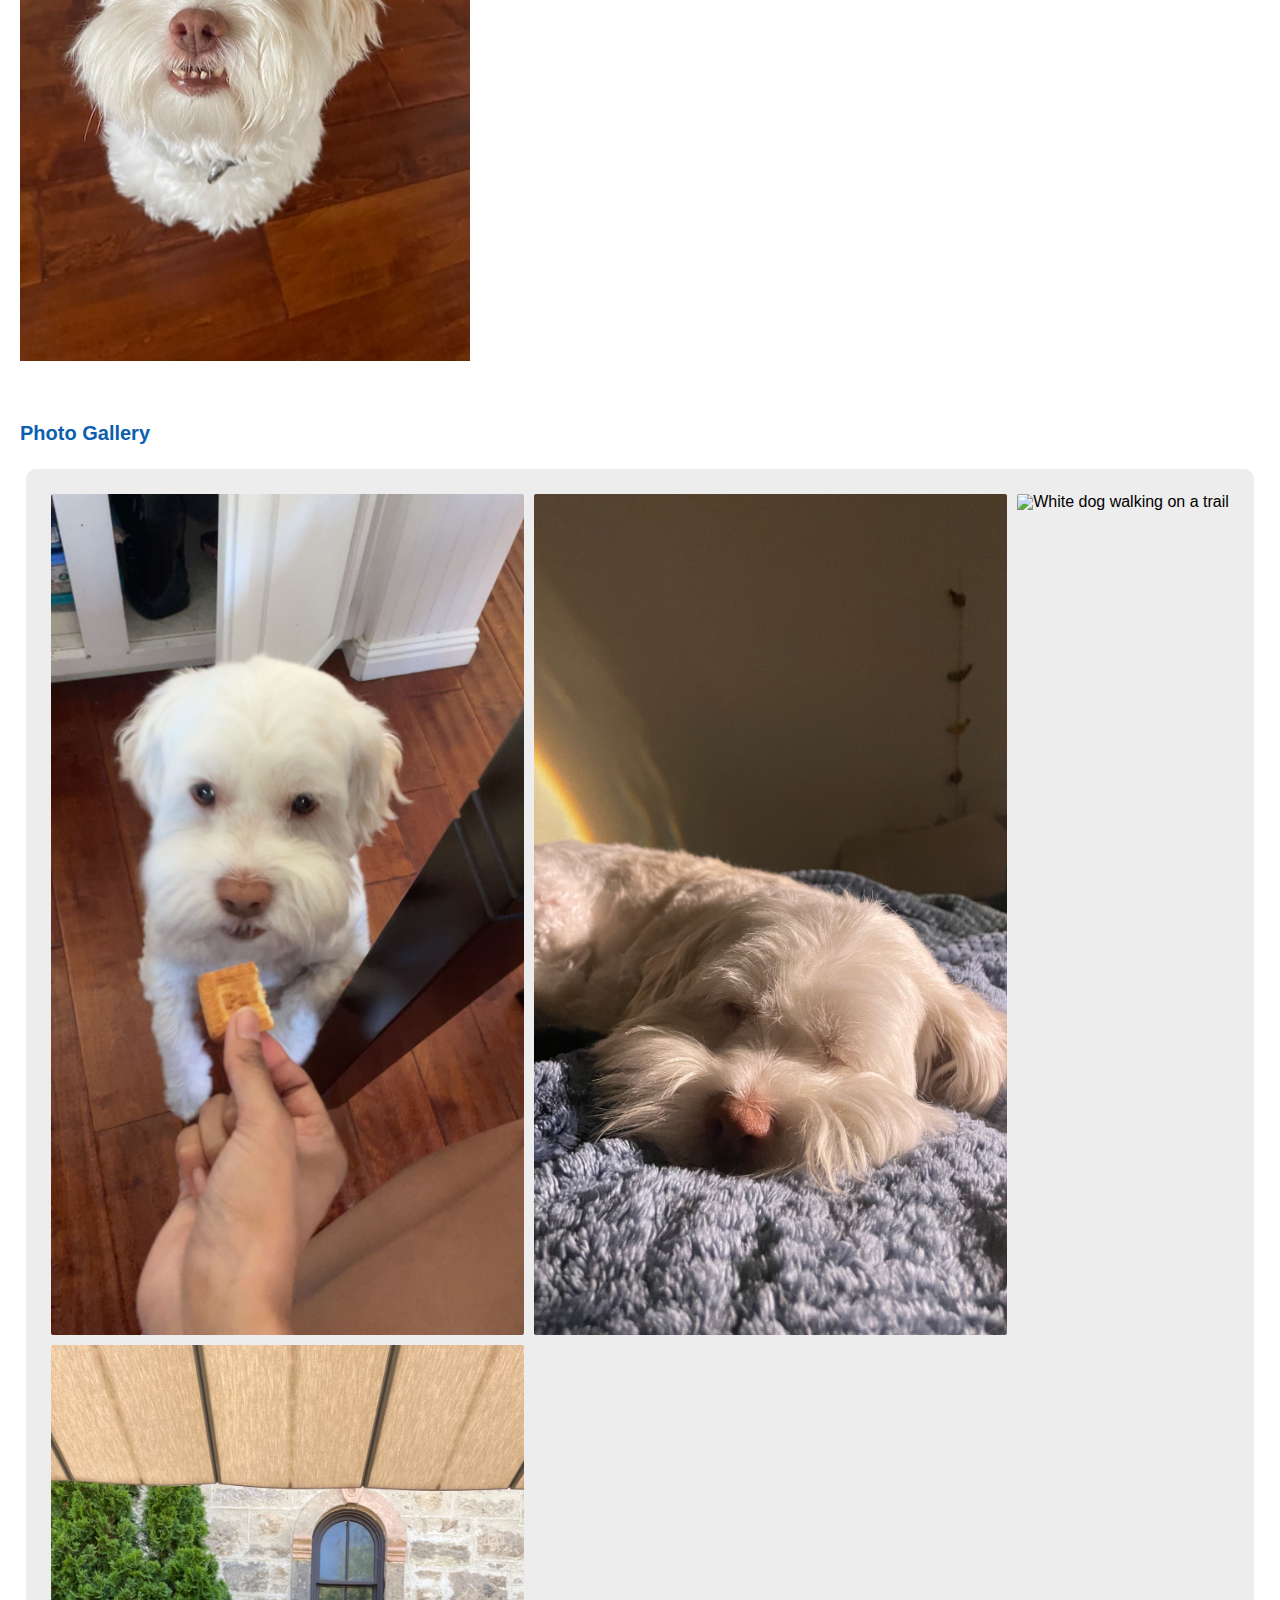
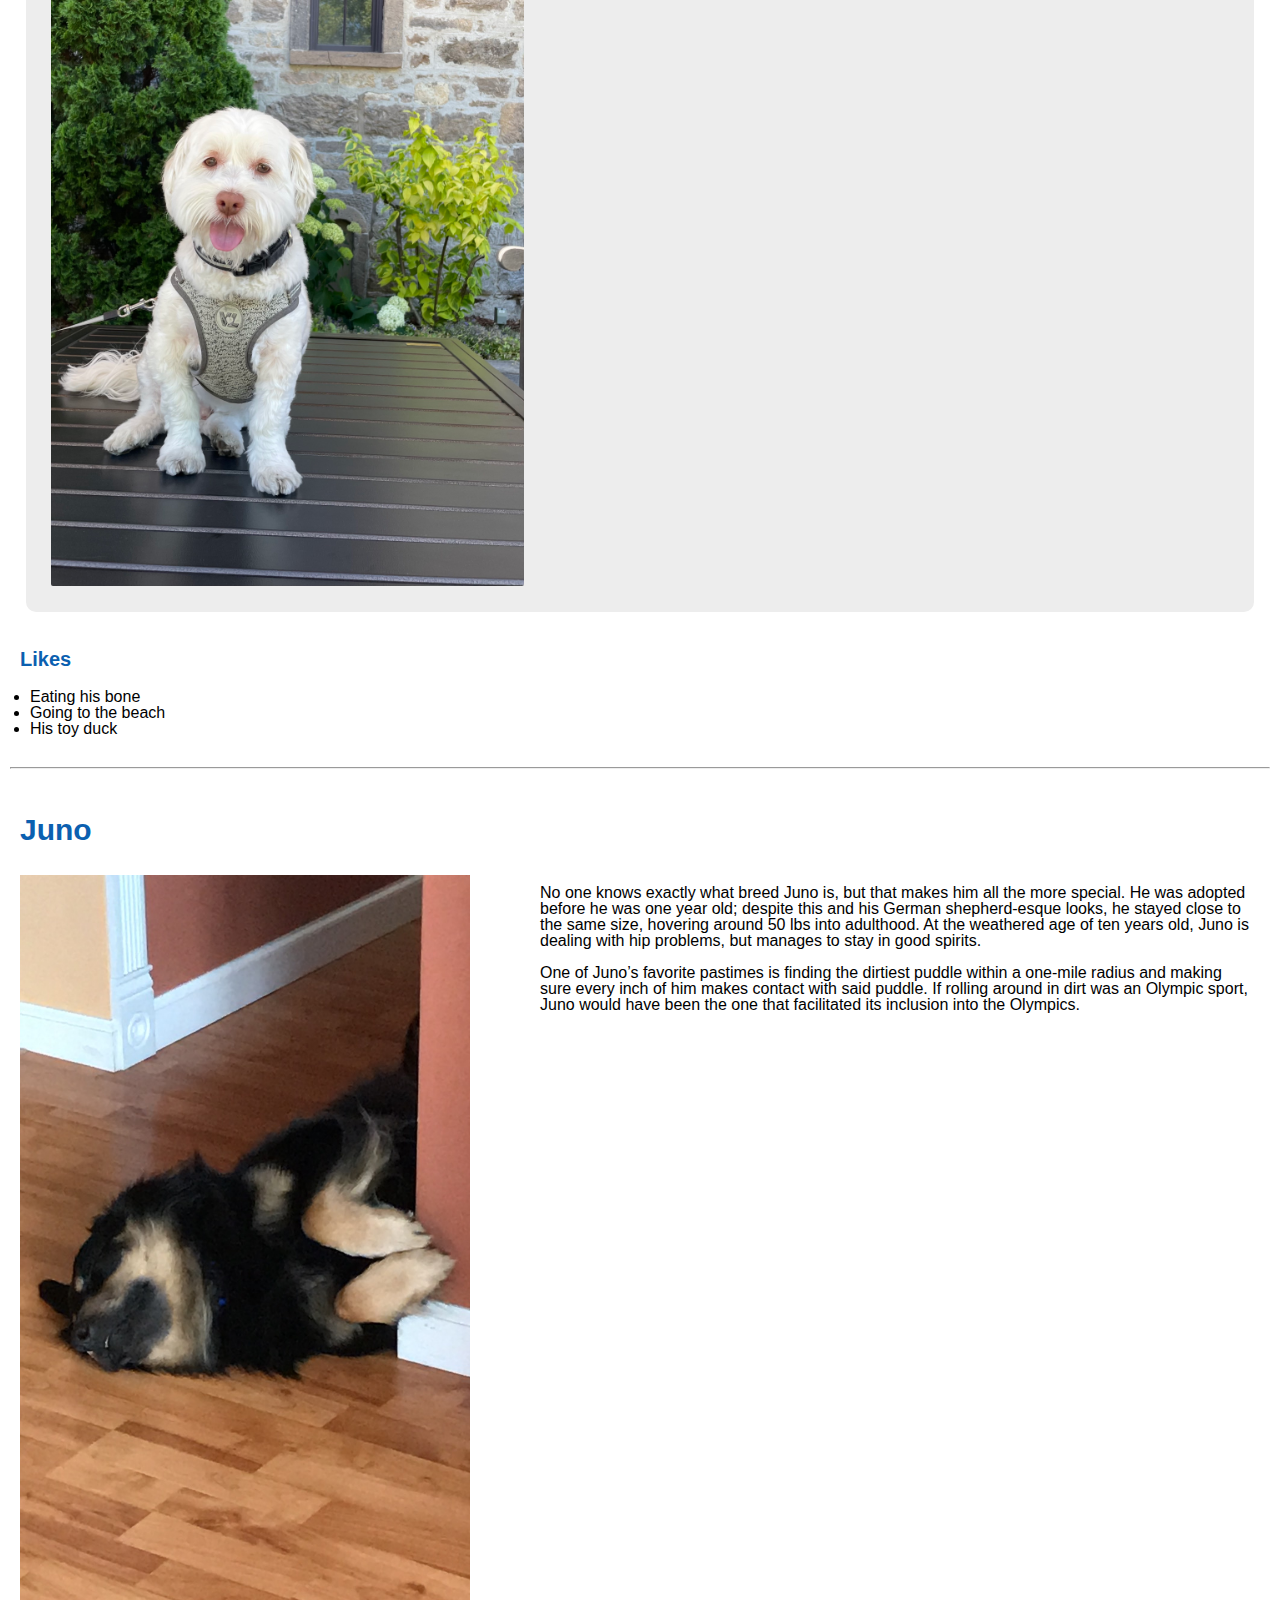
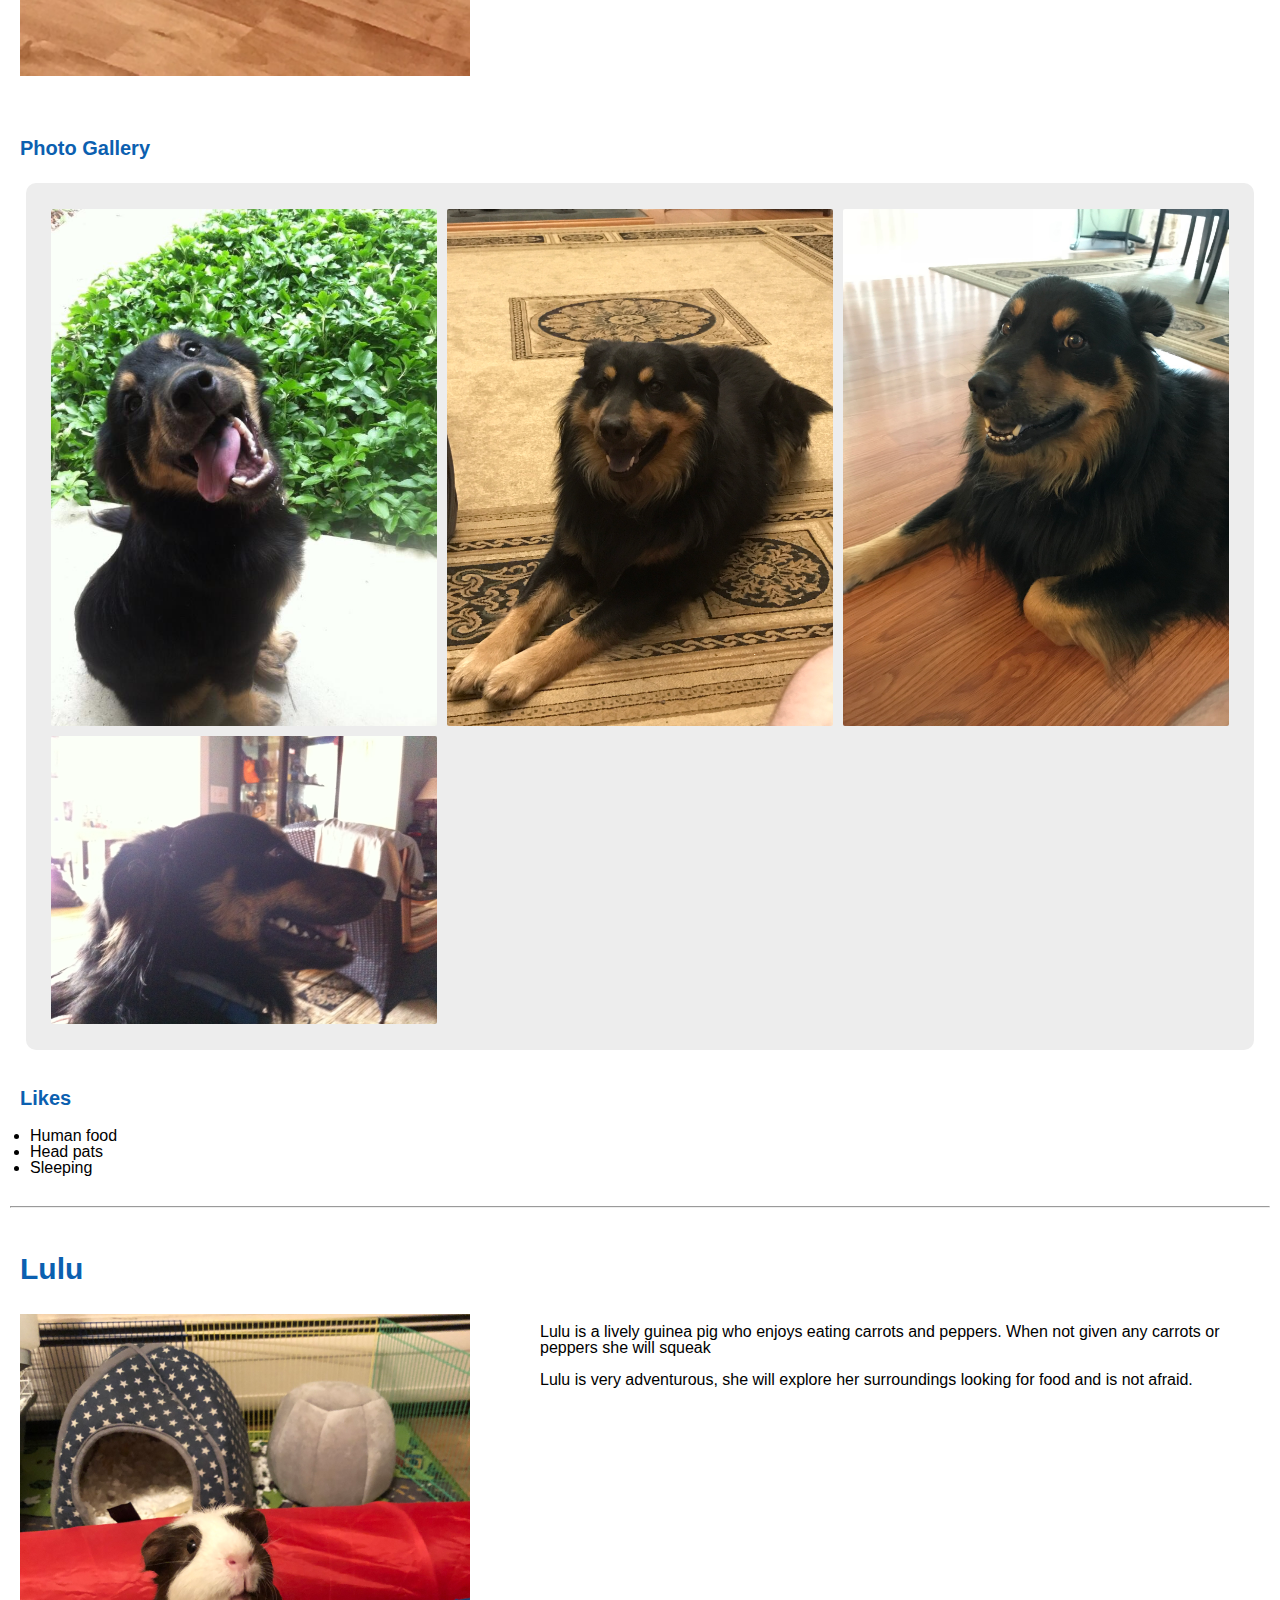
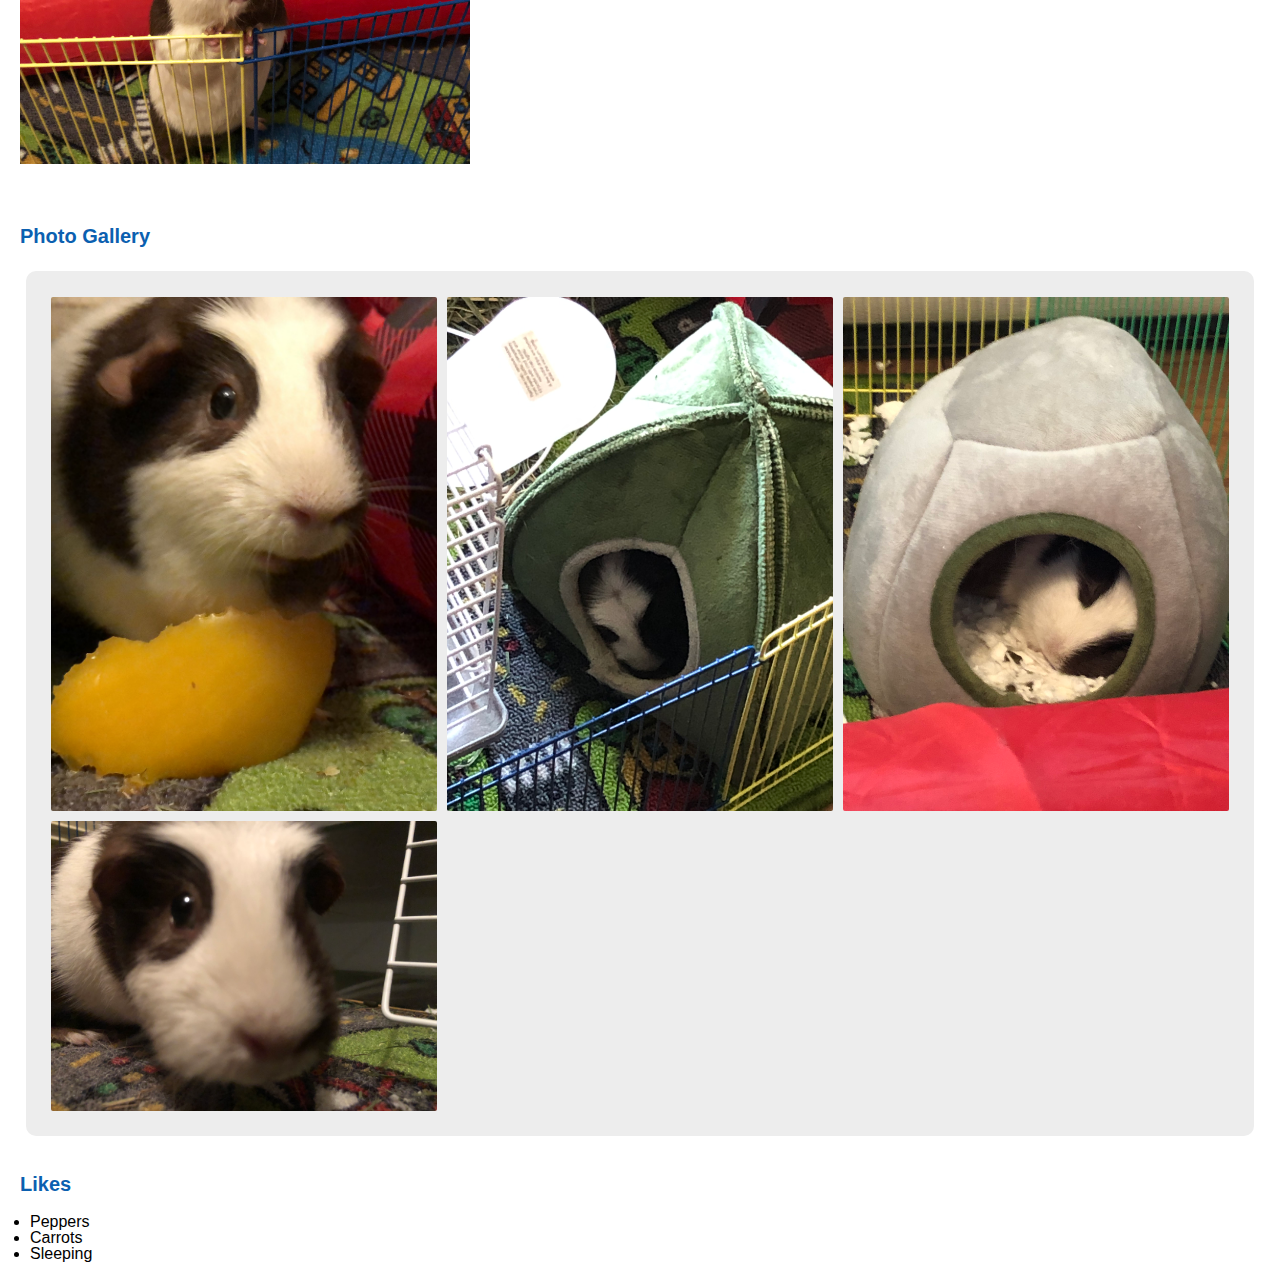
==== commit 070ab99e: "Added better styling" ====
--- a/pets.html
+++ b/pets.html
@@ -11,10 +11,10 @@
     <header>
       <a href="#main" class="skip-to-main">Skip to Main Content</a>
       <nav>
-        <a href="index.html">Home</a>
-        <a href="pets.html" id="current-page">Pets</a>
-        <a href="recipes.html">Recipes</a>
-        <a href="travel.html">Travel</a>
+        <a href="index.html"><p>Home</p></a>
+        <a href="pets.html" id="current-page"><p>Pets</p></a>
+        <a href="recipes.html"><p>Recipes</p></a>
+        <a href="travel.html"><p>Travel</p></a>
       </nav>
       <h1>Pets</h1>
     </header>
--- a/css/style.css
+++ b/css/style.css
@@ -1,30 +1,37 @@
 nav {
     display: grid;
-    grid-template-columns: auto auto auto auto;
-    margin: 5px 0 5px 0;
-    padding: 0 2px 0 2px;
+    grid-template-columns: repeat(auto-fit, minmax(100px, 1fr));
+    padding: 2px;
     background-color: #40A2D8;
     align-items: center;
+    border-radius: 5px;
 }
 nav a {
-    margin: 5px 1px 2px 1px;
+    margin: 4px;
     font-family: Helvetica, Arial, sans-serif;
     color: white;
     font-size: 22px;
     font-weight: 300;
     text-decoration: none;
-    text-align: center;
     background-color: #0B60B0;
     min-height: 30px;
+    border-radius: 5px;
+}
+nav a p {
+    margin: 8px;
+    text-align: center;
 }
 h1, h2, h3, h4, h5, h6 {
     font-family: Helvetica, Arial, sans-serif;
     color: #0B60B0;
+    margin: 20px;
 }
 h1 {
     font-size: 36px;
     font-weight: bold;
-    padding-top: 20px;
+    padding-top: 40px;
+    text-align: center;
+    margin: 0;
 }
 h2 {
     font-size: 30px;
@@ -42,20 +49,24 @@
     padding-top: 4px;
 }
 body {
-    font-family: Helvetica, Arial sans-serif;
-    margin: 20px;
-}
-body * {
-    margin-top: 10px;
-    margin-bottom: 10px;
+    font-family: Helvetica, Arial, sans-serif;
 }
 ul {
     list-style-type: disc;
-    padding-left: 30px;
+    padding: 0 30px 0 30px;
 }
 ol {
     list-style-type: decimal;
-    padding-left: 30px;
+    padding: 0 30px 0 30px;
+}
+header {
+    padding: 20px;
+}
+p {
+    margin: 20px;
+}
+hr {
+    margin: 30px 10px 30px 10px;
 }
 #current-page {
     font-weight: 900;
@@ -66,7 +77,7 @@
     display: grid;
     gap: 10px;
     grid-template-columns: auto auto auto;
-    /* margin: 2%; */
+    margin: 2%;
     padding: 2%;
     background-color:rgb(237, 237, 237);
     border-radius: 10px;
@@ -88,26 +99,54 @@
     width: 20%;
     height: 20%;
     border-radius:2px;
+    margin: 5% 5% 5% 5%;
 }
 .skip-to-main {
     position: absolute;
     left: -9999px;
-    z-index: 999;
     opacity: 0;
+    margin-bottom: 10px;
 }
 .skip-to-main:focus {
     position: static;
     opacity: 1;
+    margin-bottom: 10px;
 }
 .cover-grid {
     display:grid;
     grid-template-columns: 40% 60%;
     gap: 10px;
-    margin-right: 10%;
+    margin-left: 10px;
+    margin-right: 20px;
     margin-bottom: 40px;
 }
-.cover-grid * {
-    width: 100%;
-    height:100%;
+.cover-grid img {
+    object-fit: cover;
+    width: 90%;
+    height: auto;
     padding: 10px;
+}
+.banner {
+    background-image: linear-gradient(to top, rgba(255, 255, 255, 1) 0%, rgba(255, 255, 255, 0) 40%), url("../images/stadium.jpeg");
+    background-size:cover;
+    background-repeat: no-repeat;
+    background-position: center;
+    height: 900px;
+    position: relative;
+}
+.banner h1 {
+    text-align: center;
+    color: white;
+    text-shadow: 0 0 20px black;
+}
+header > p {
+    text-align: justify;
+    text-justify: inter-character;
+    color: white;
+    margin-left: 10%;
+    margin-right: 10%;
+    padding: 2% 2% 2% 2%;
+    text-shadow: 0 0 30px black;
+    background-color: rgba(0, 0, 0, 0.25);
+    border-radius: 15px;
 }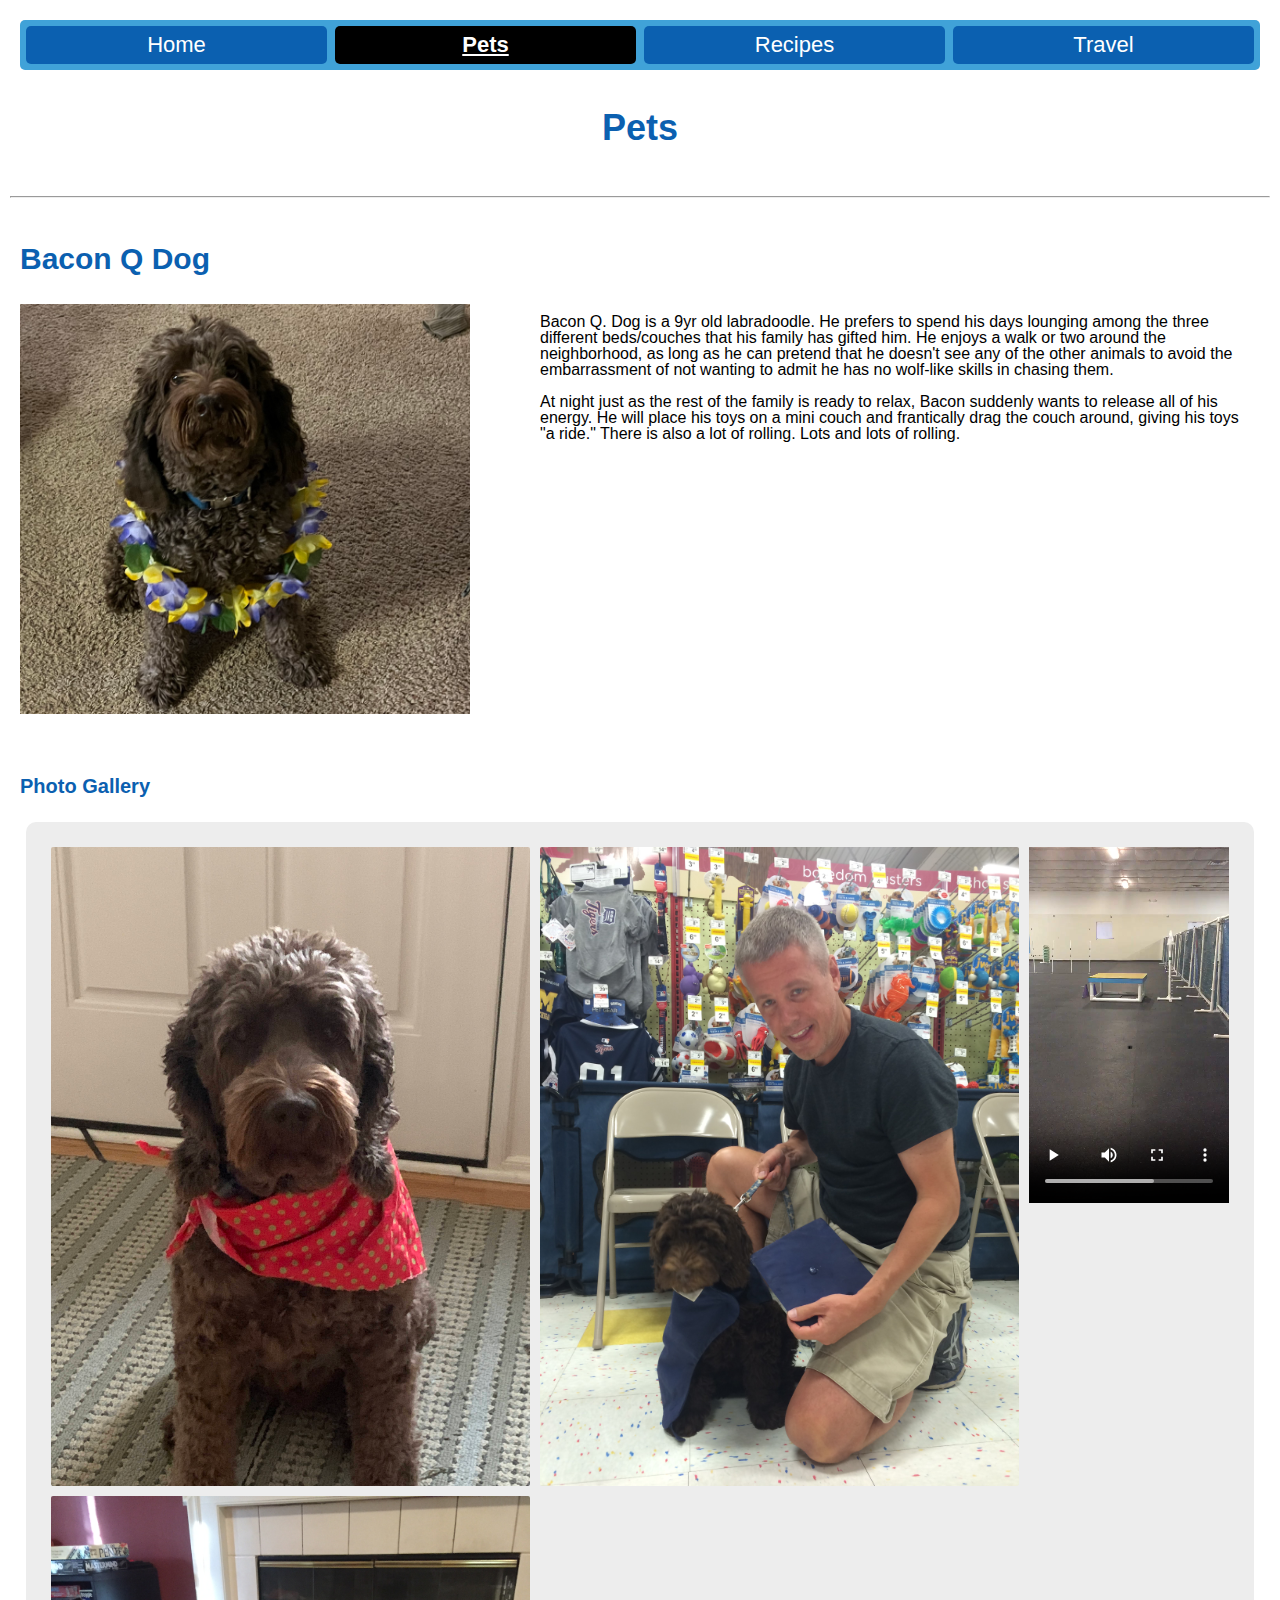
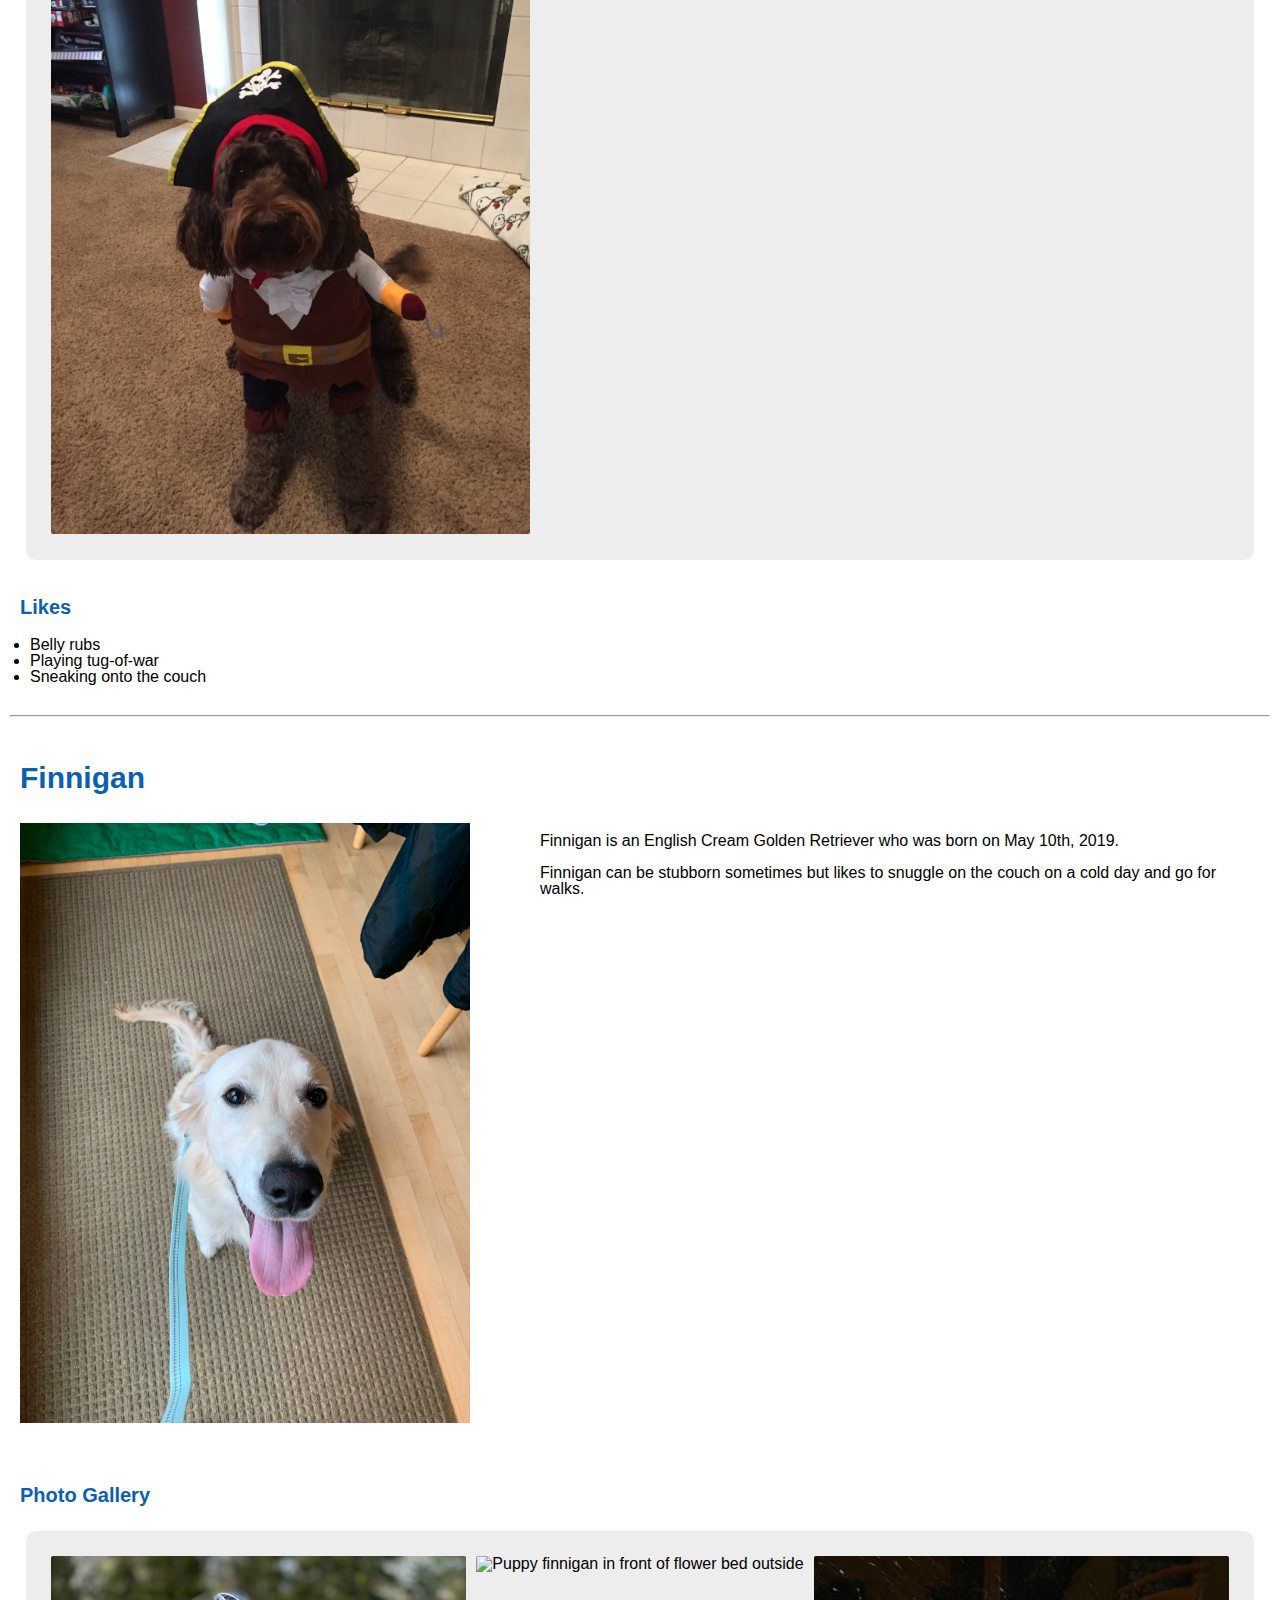
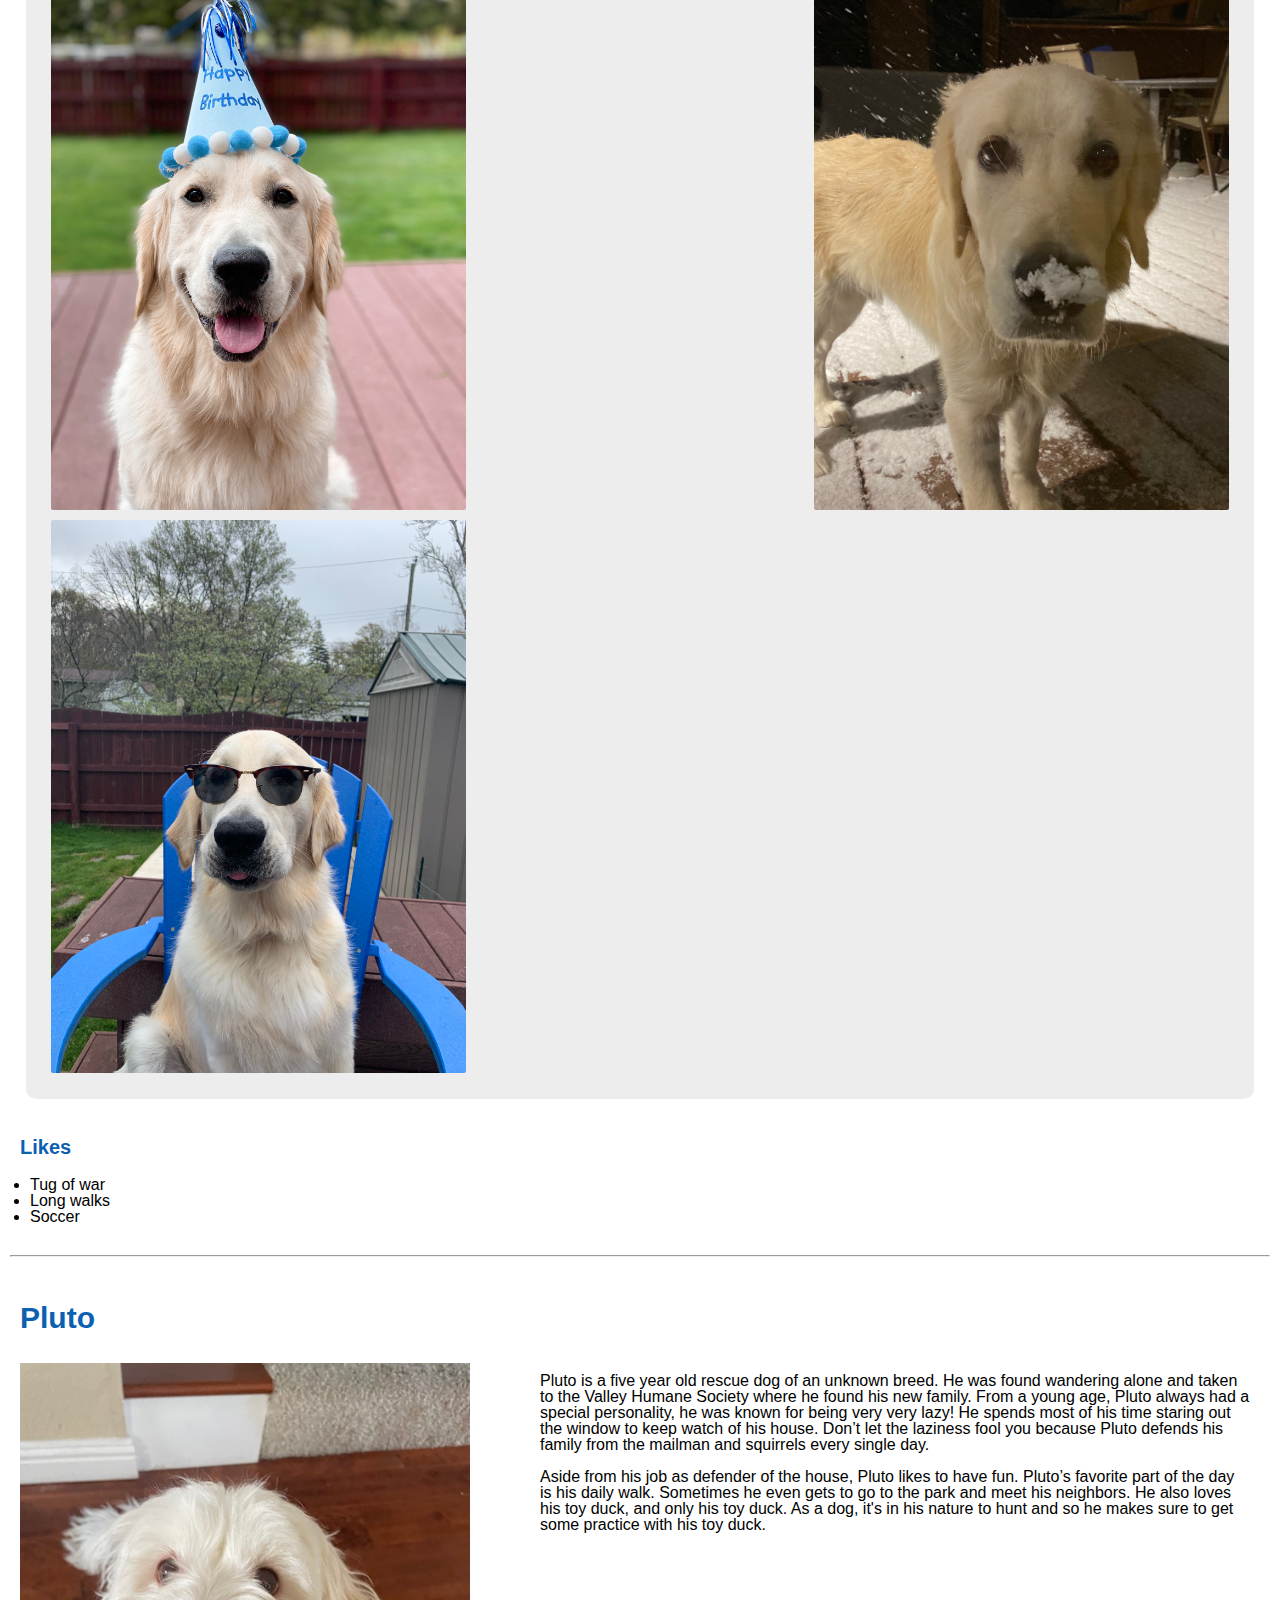
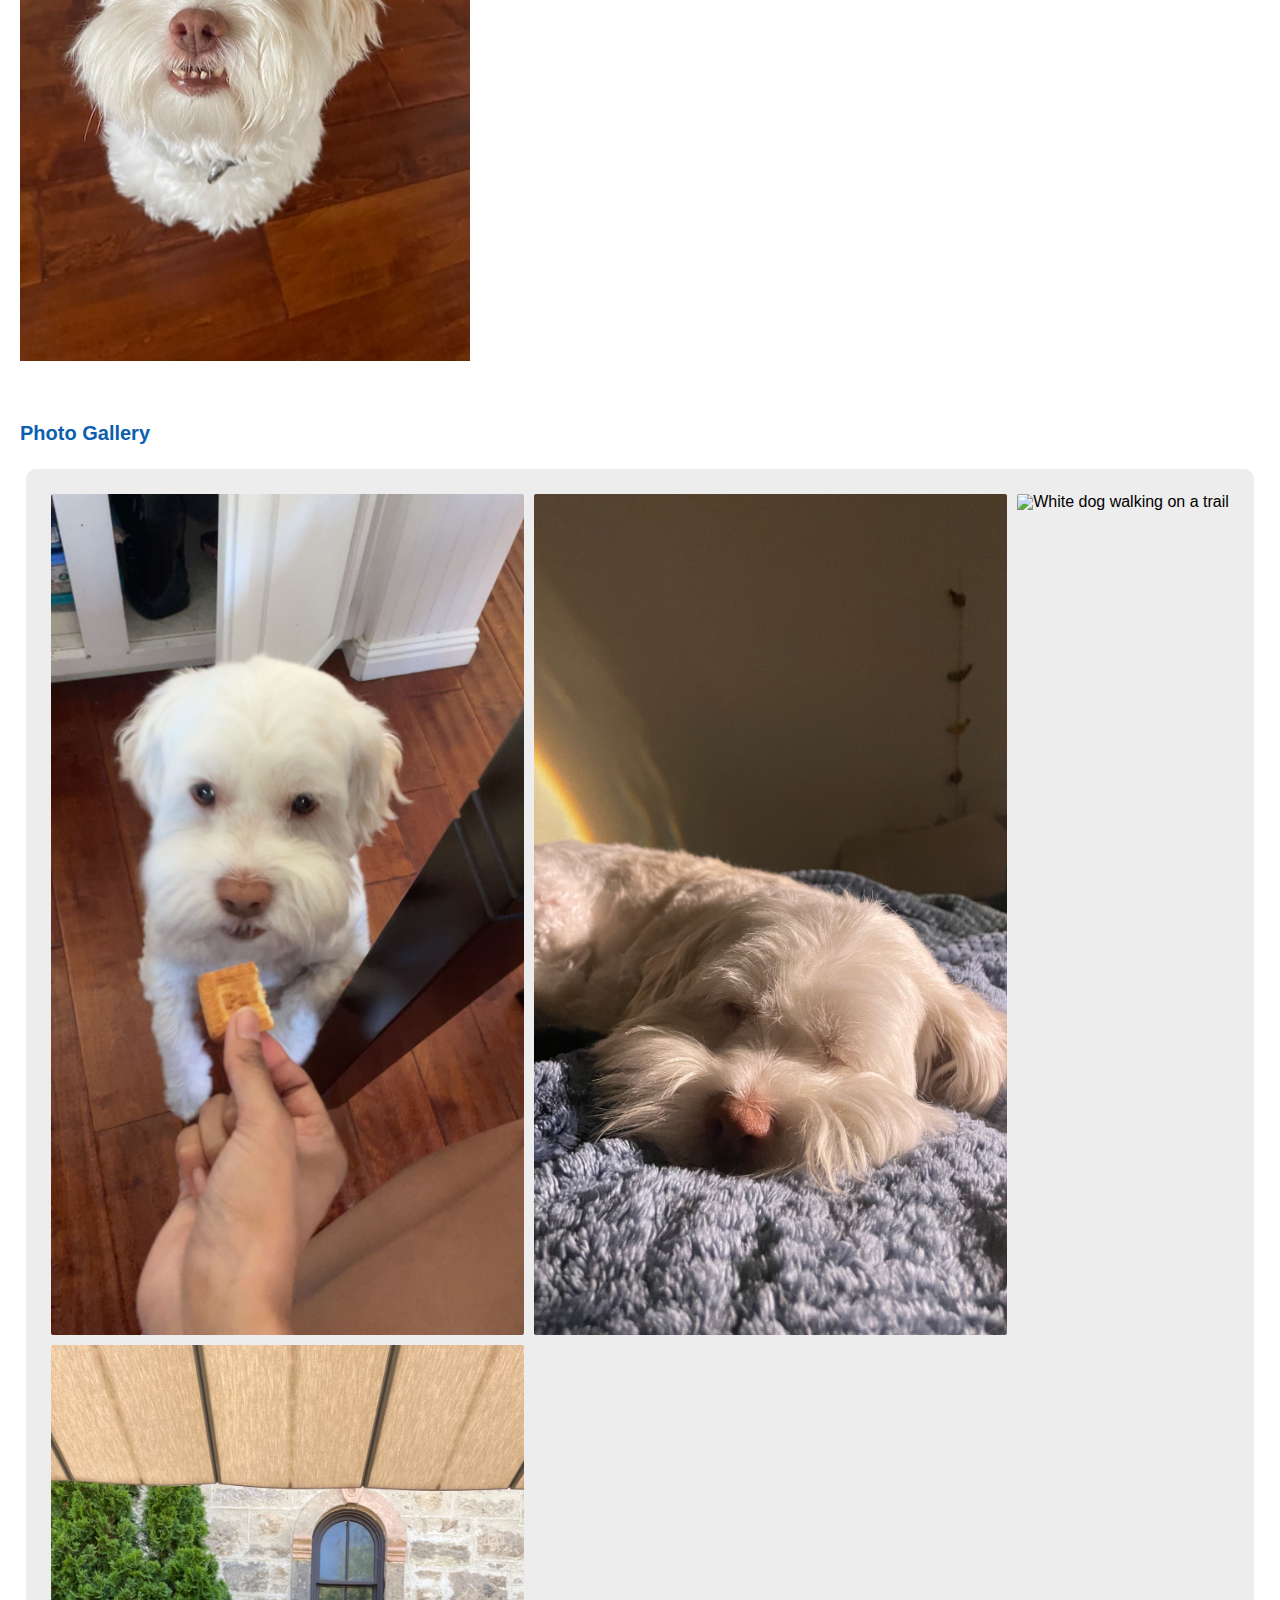
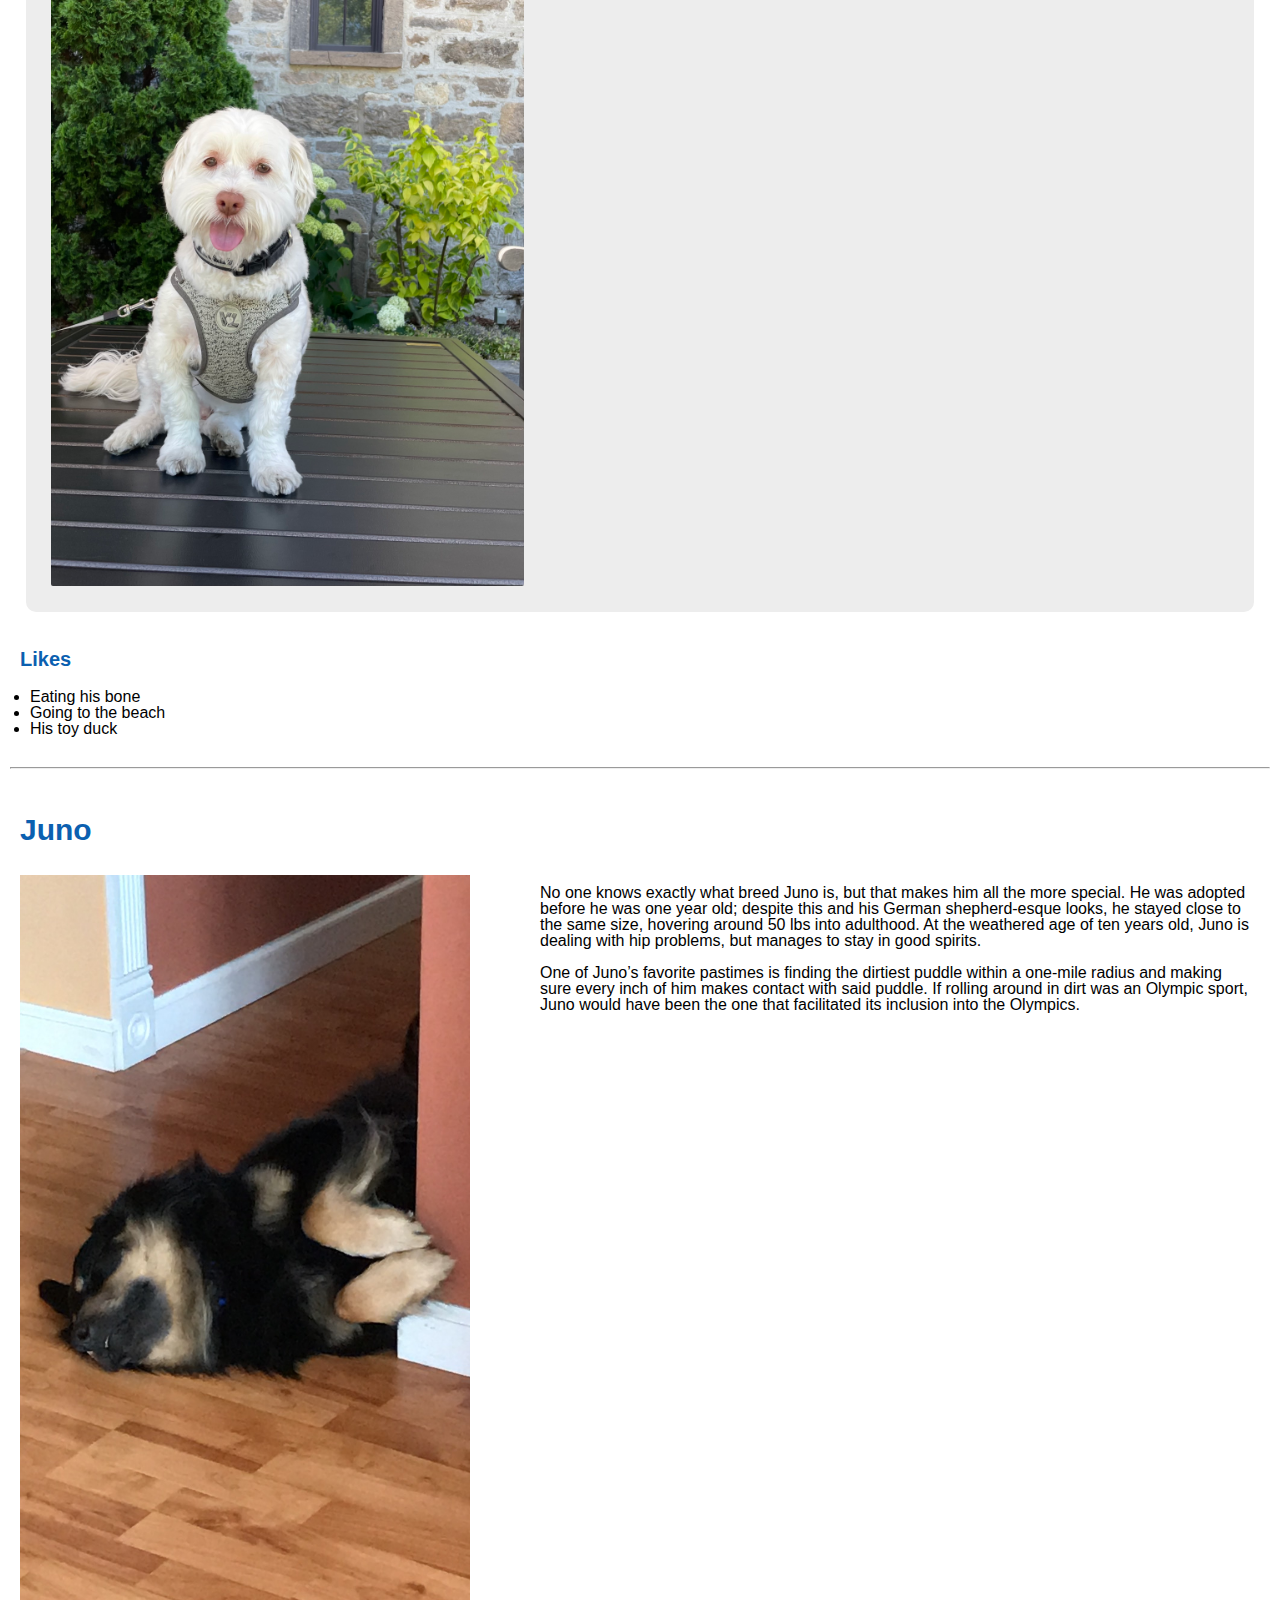
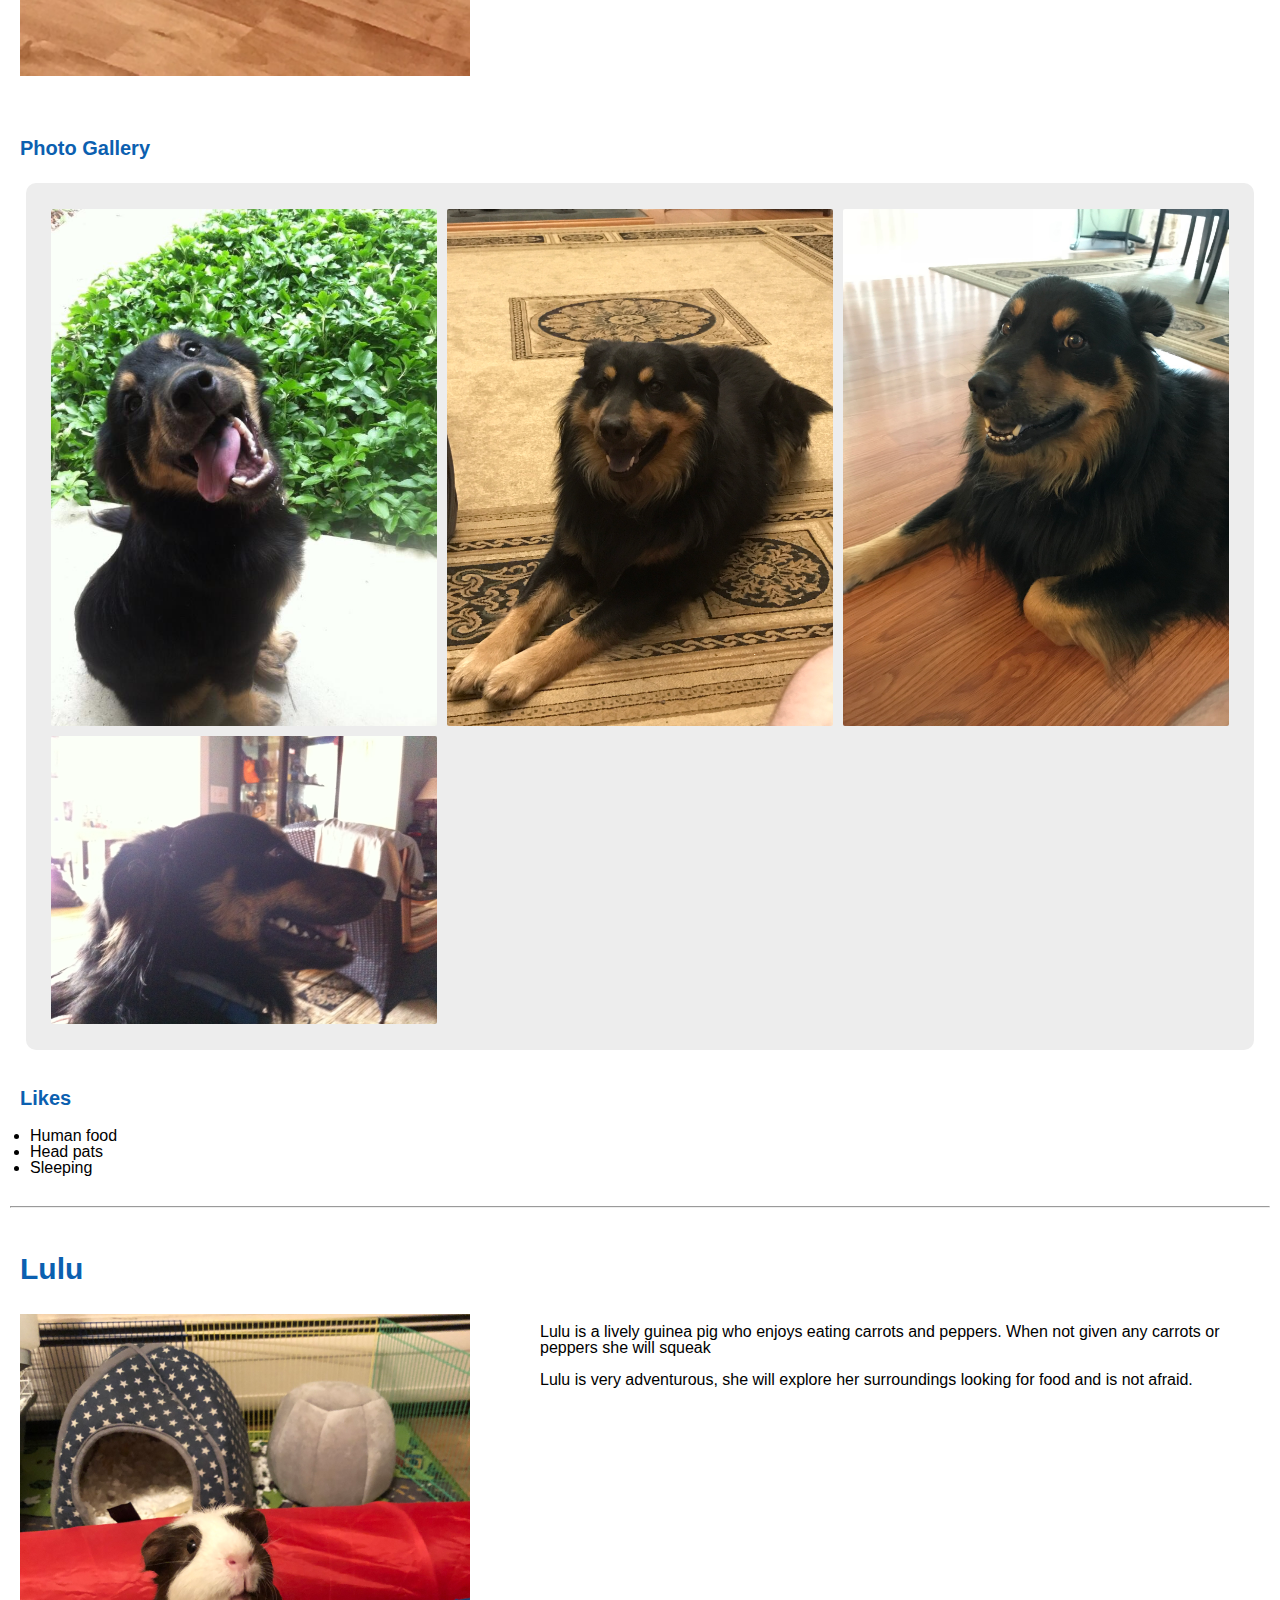
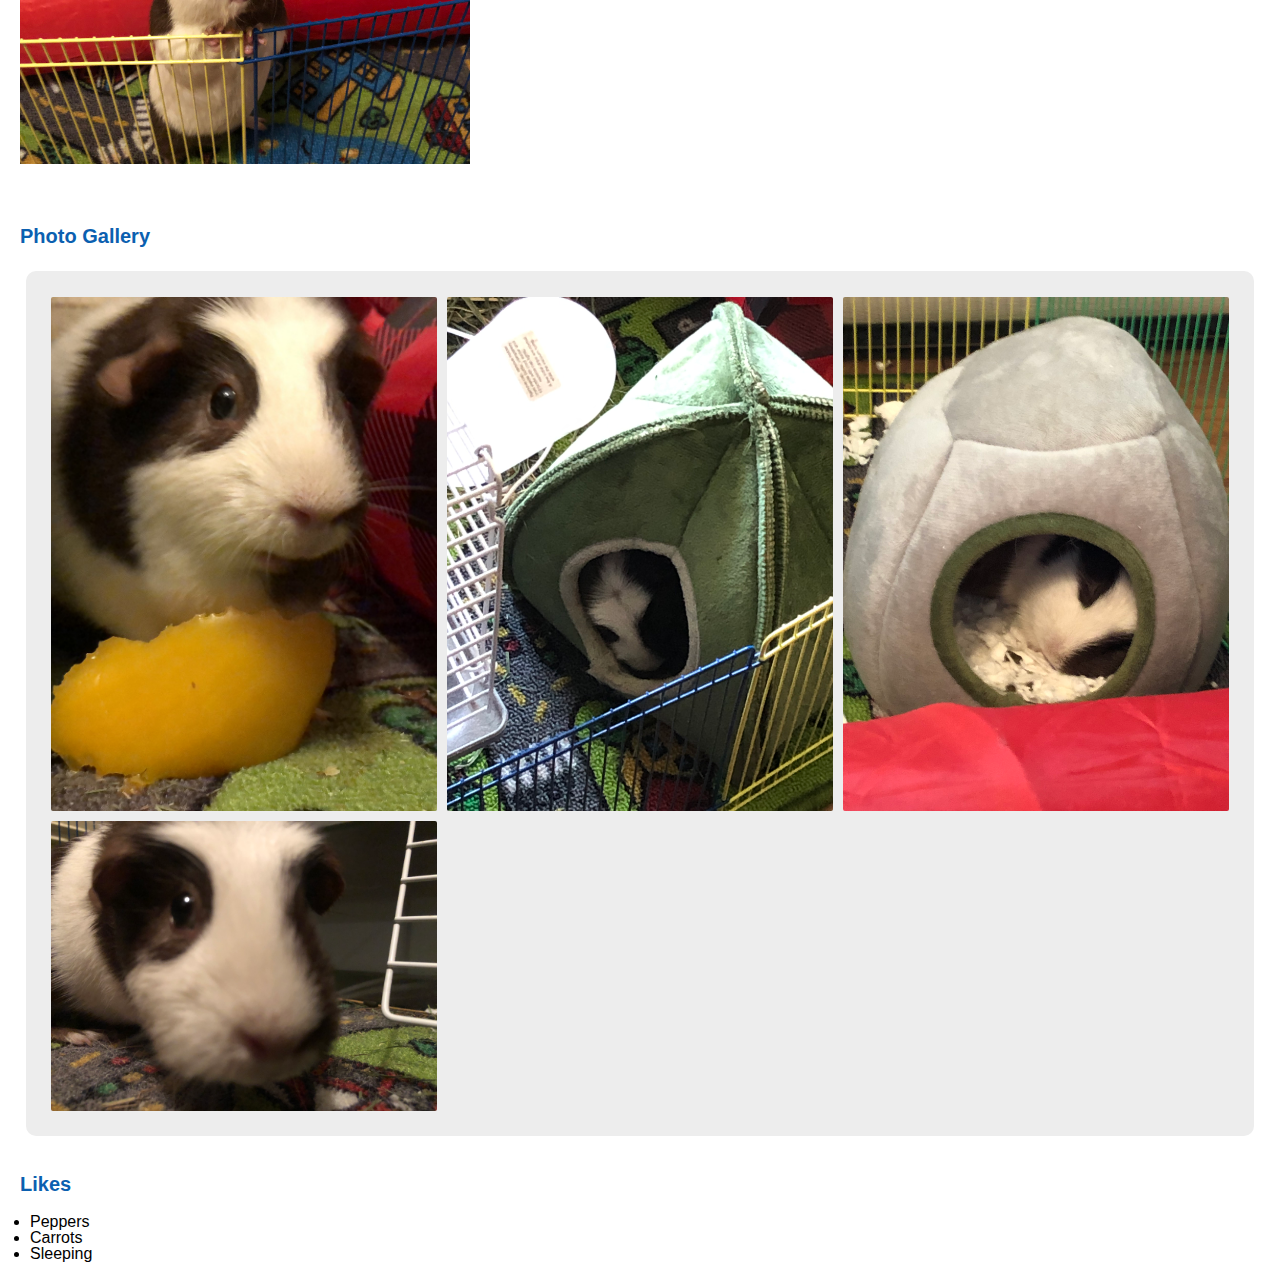
==== commit 38cc62ba: "Removed extraneous trailing backslashes" ====
--- a/pets.html
+++ b/pets.html
@@ -1,10 +1,10 @@
 <!DOCTYPE html>
 <html lang="en">
   <head>
-    <meta charset="UTF-8" />
-    <meta name="viewport" content="width=device-width, initial-scale=1.0" />
-    <link rel="stylesheet" href="css/html5reset.css" />
-    <link rel="stylesheet" href="css/style.css" />
+    <meta charset="UTF-8">
+    <meta name="viewport" content="width=device-width, initial-scale=1.0">
+    <link rel="stylesheet" href="css/html5reset.css">
+    <link rel="stylesheet" href="css/style.css">
     <title>Pets</title>
   </head>
   <body>
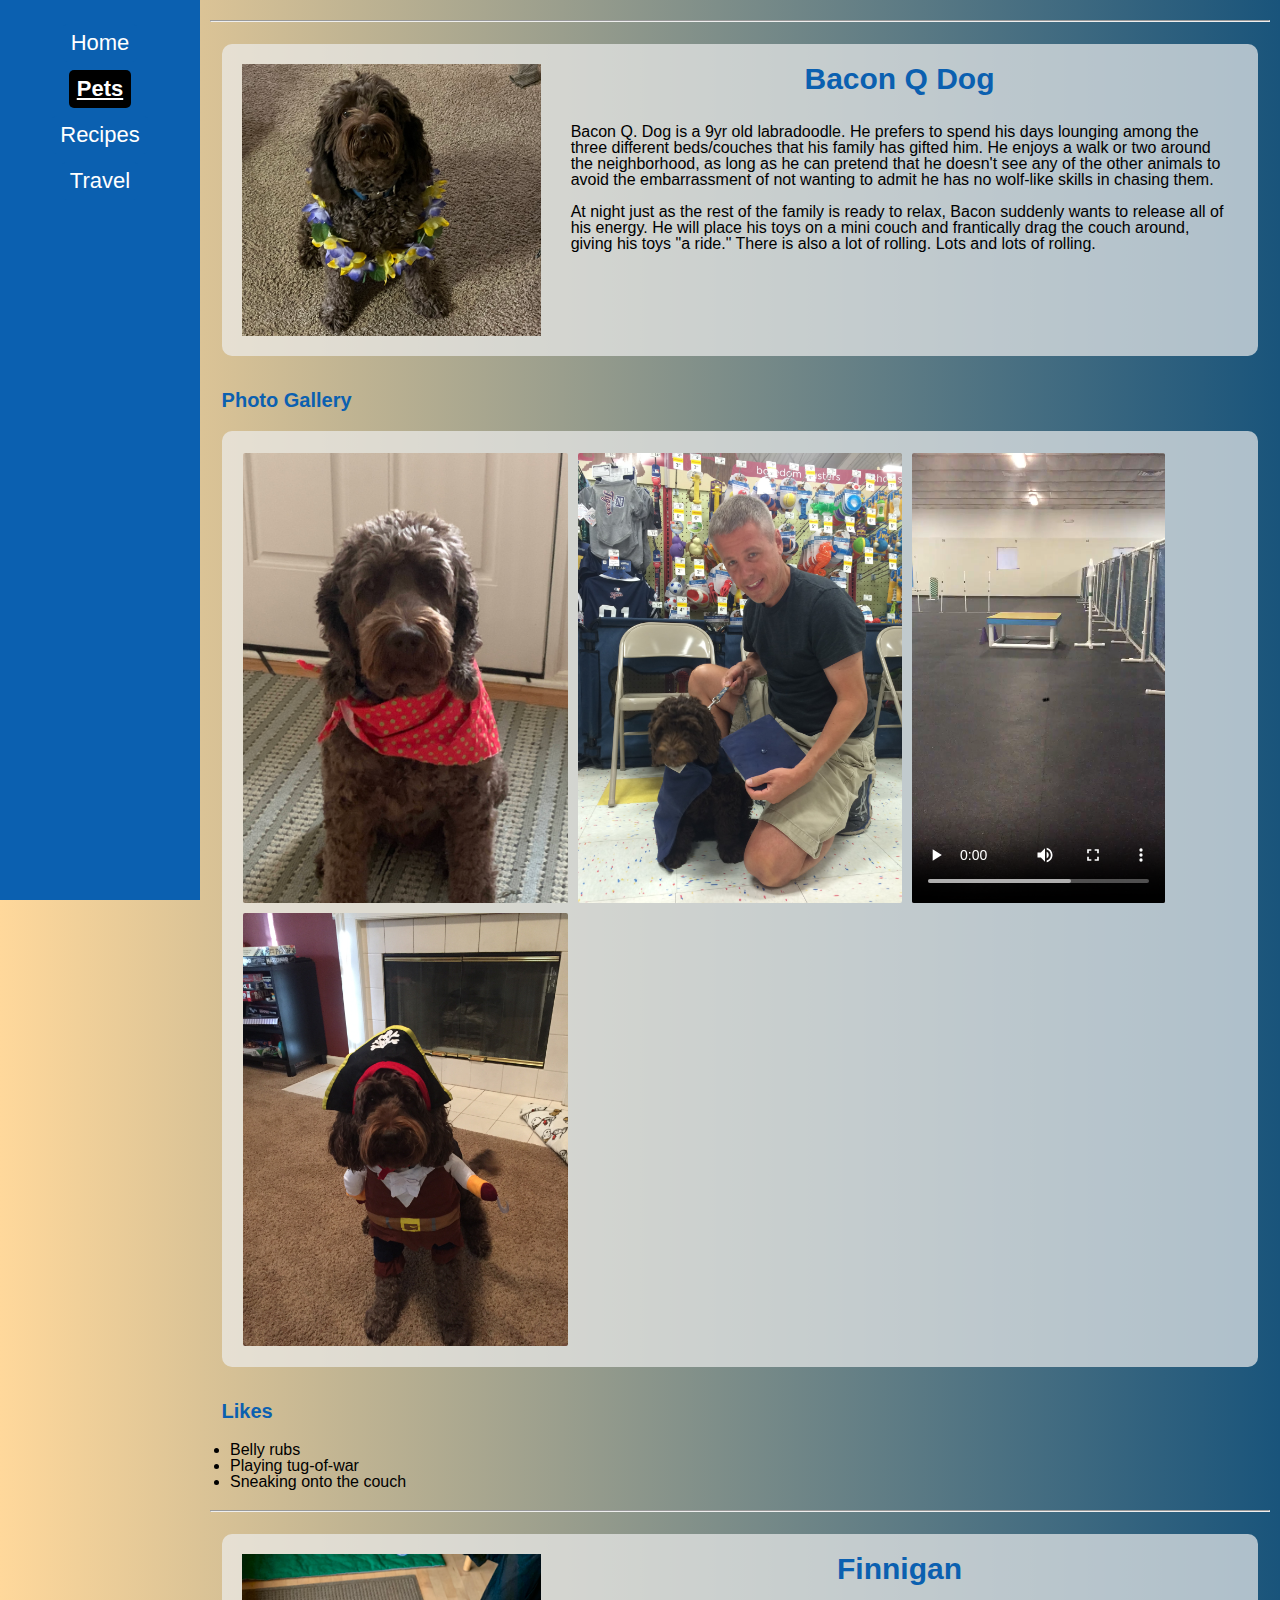
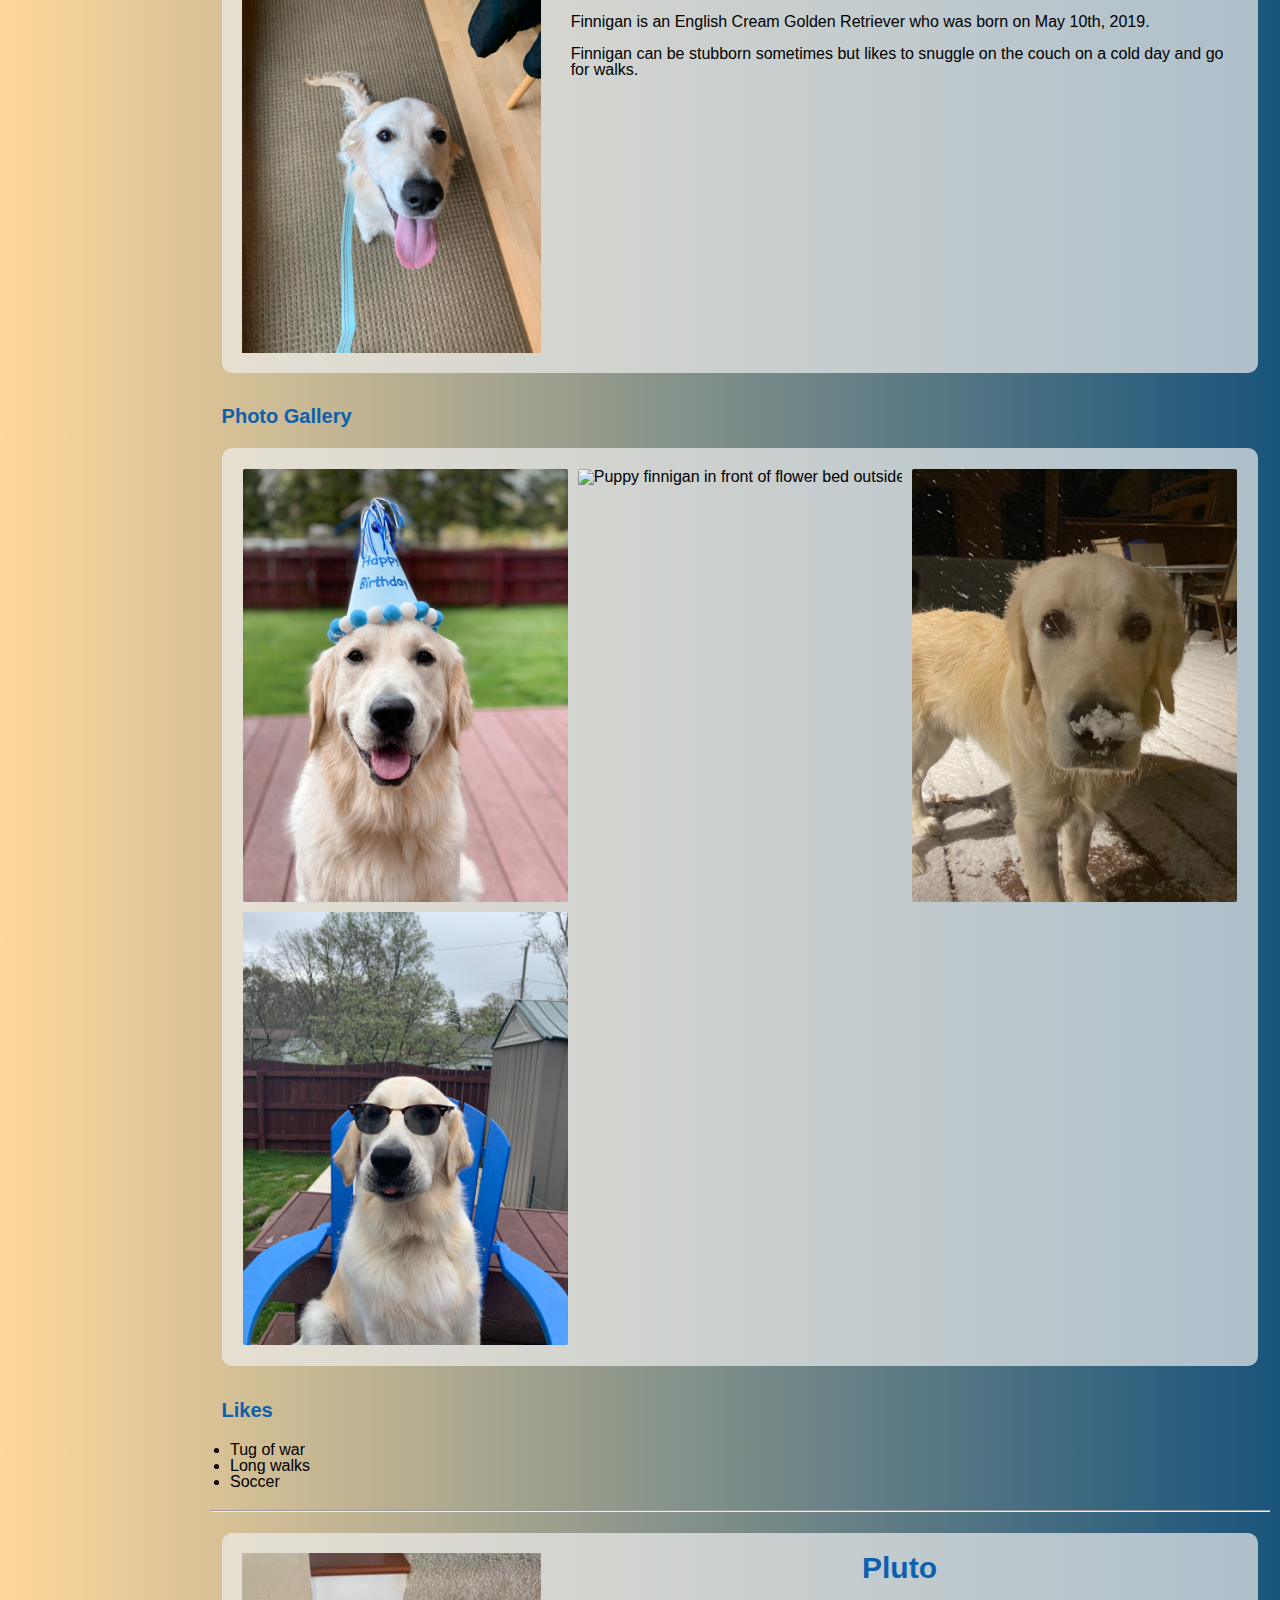
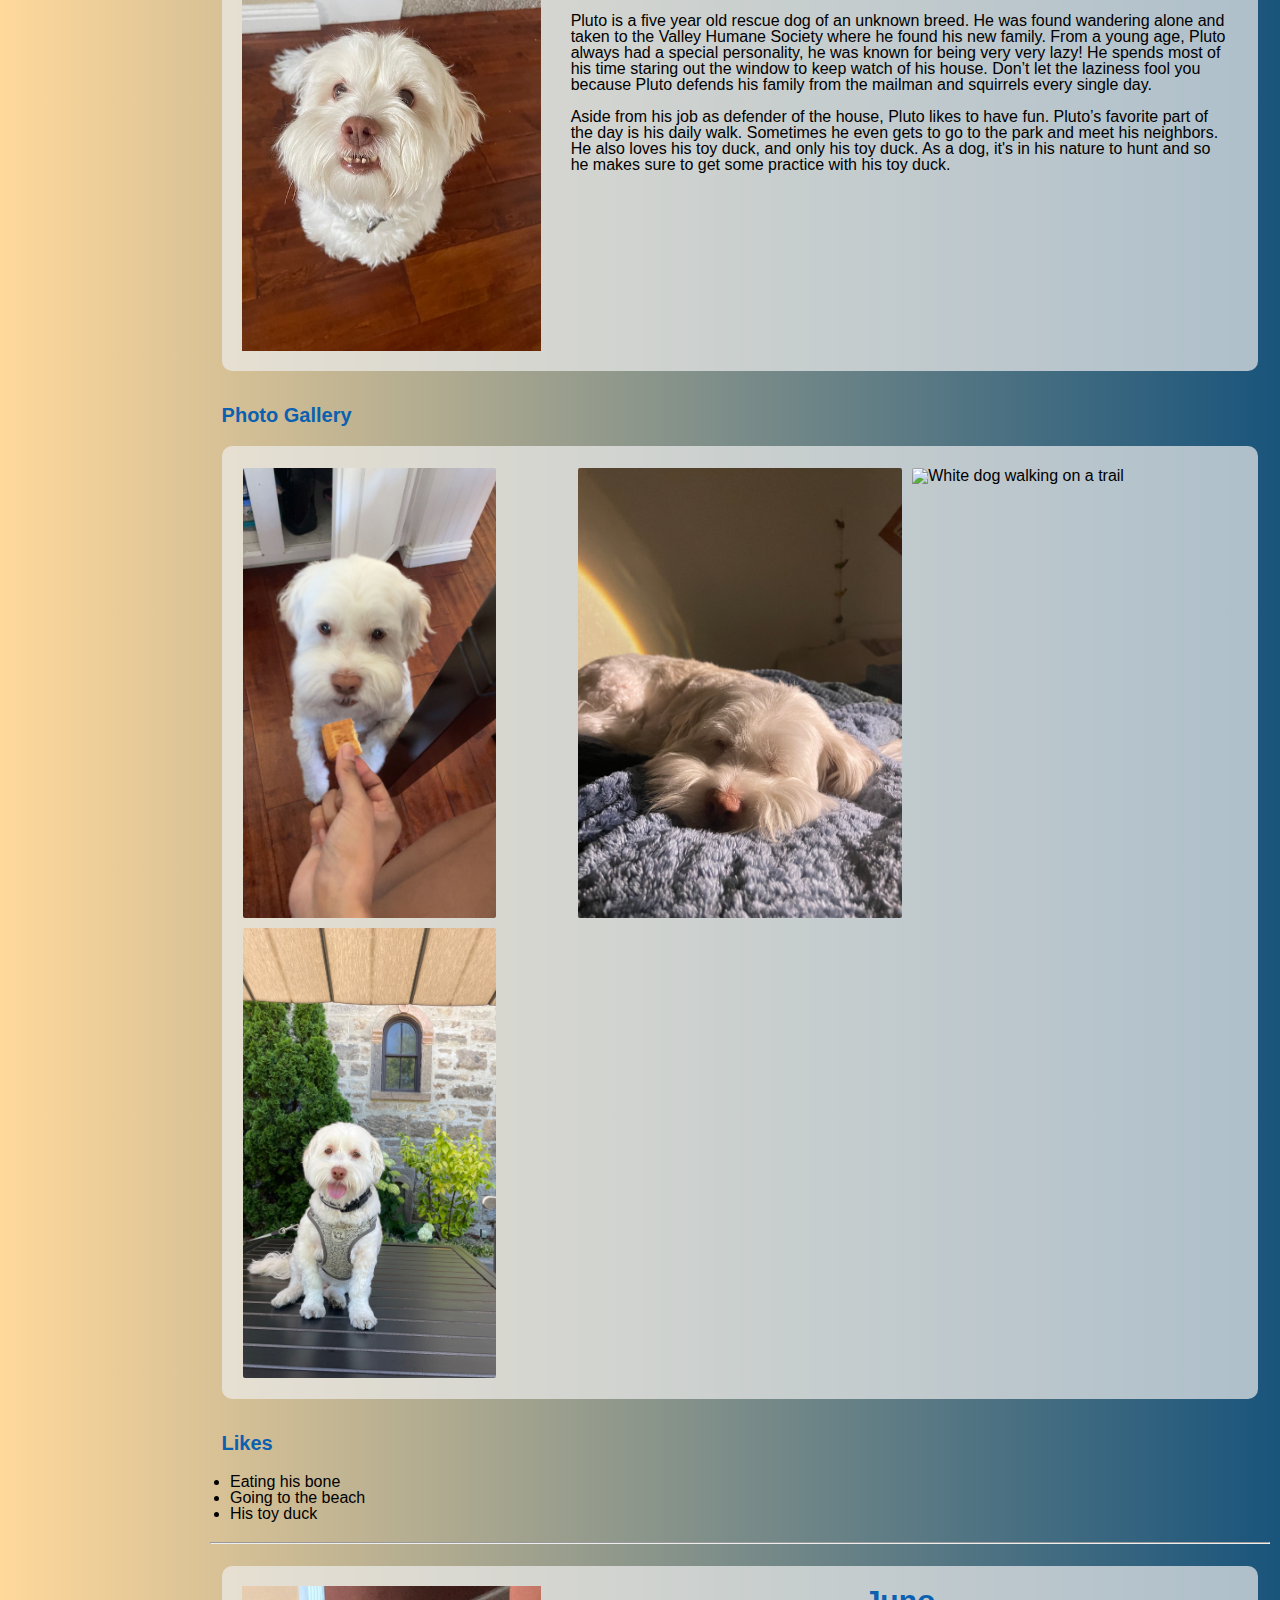
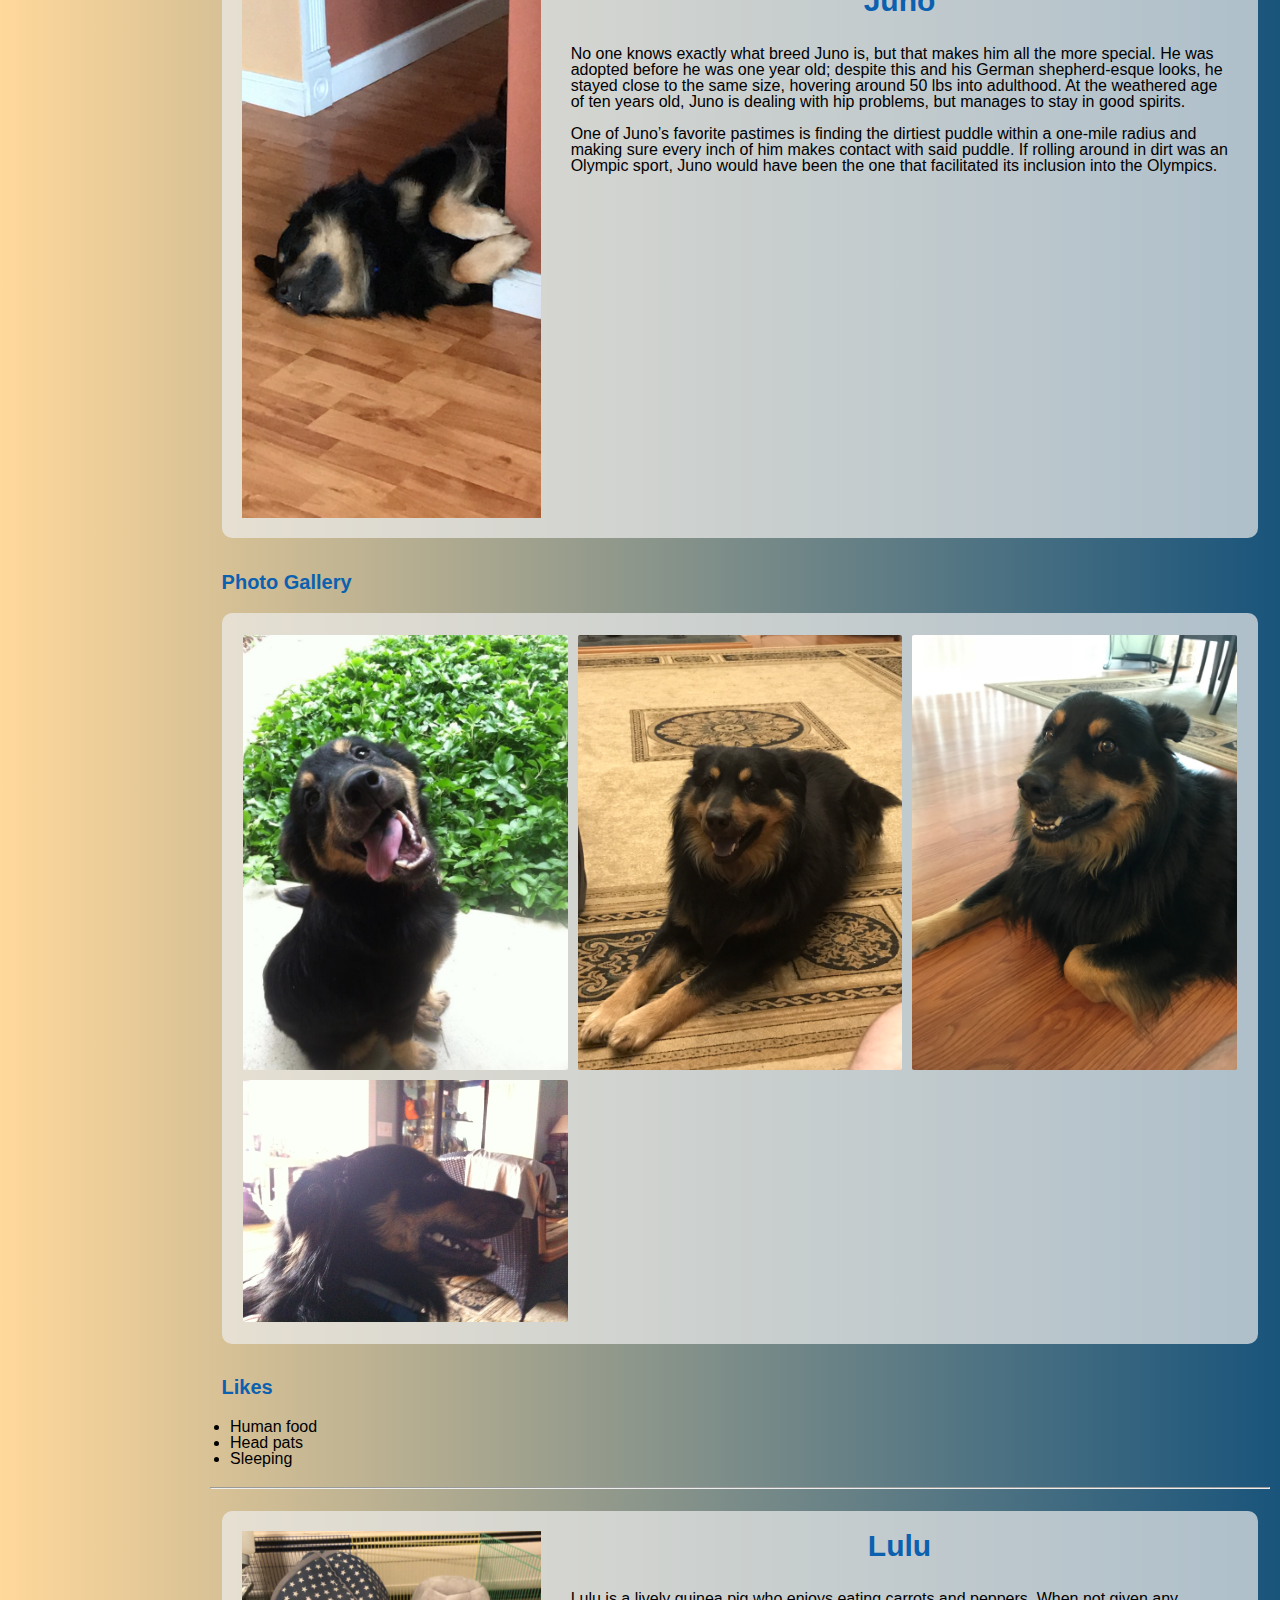
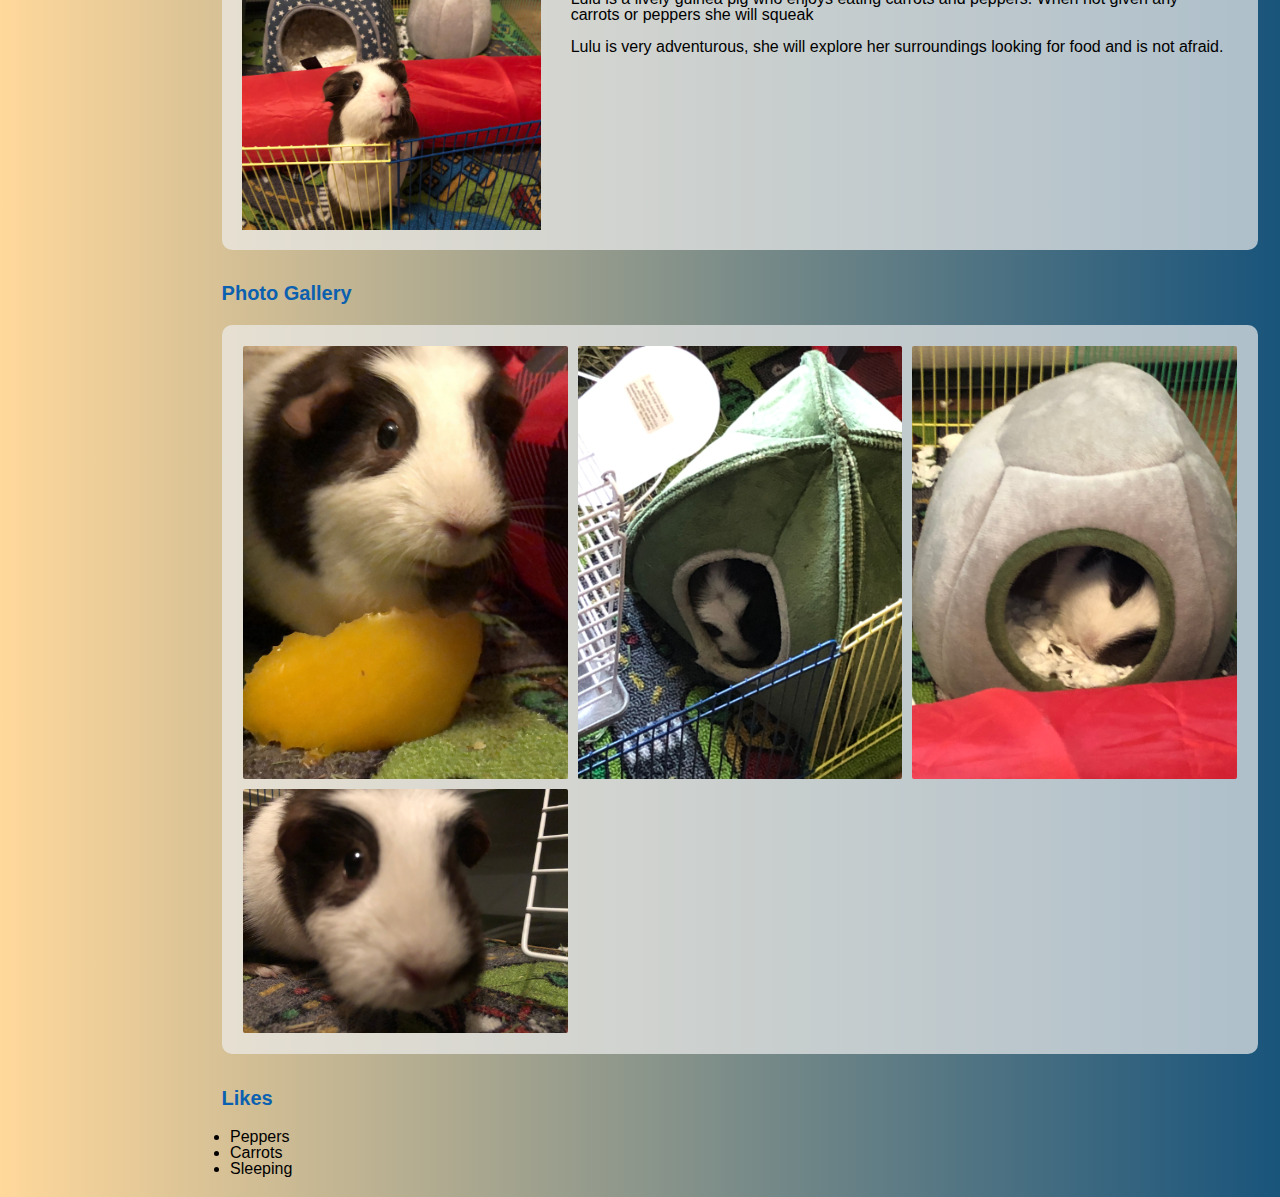
==== commit 3c3baece: "Added box effects" ====
--- a/pets.html
+++ b/pets.html
@@ -19,51 +19,47 @@
       <h1>Pets</h1>
     </header>
     <main id="main">
-      <hr />
+      <hr>
       <div>
-        <h2>Bacon Q Dog</h2>
-        <div class="cover-grid">
-          <img
-            src="images/bacon.jpg"
-            width="400"
-            alt="Brown labradoodle wearing colorful lei"
-          />
+        <div class="cover-grid box-effect">
+          <img
+          src="images/bacon.jpg"
+          width="400"
+          alt="Brown labradoodle wearing colorful lei"
+          >
+          <h2>Bacon Q Dog</h2>
           <p>
             Bacon Q. Dog is a 9yr old labradoodle. He prefers to spend his days
             lounging among the three different beds/couches that his family has
             gifted him. He enjoys a walk or two around the neighborhood, as long
             as he can pretend that he doesn't see any of the other animals to
             avoid the embarrassment of not wanting to admit he has no wolf-like
-            skills in chasing them. <br /><br />At night just as the rest of the
+            skills in chasing them. <br><br>At night just as the rest of the
             family is ready to relax, Bacon suddenly wants to release all of his
             energy. He will place his toys on a mini couch and frantically drag
             the couch around, giving his toys "a ride." There is also a lot of
             rolling. Lots and lots of rolling.
           </p>
         </div>
-
-        <h3>Photo Gallery</h3>
-        <div class="photo-gallery">
+        <h3>Photo Gallery</h3>
+        <div class="photo-gallery box-effect">
           <img
             src="images/bacon_bandana.JPG"
-            width="200"
             alt="Brown labradoodle wearing an orange bandana"
-          />
+          >
           <img
             src="images/bacon_graduation.JPG"
-            width="200"
             alt="Small labradoodle puppy wearing a graduation cap and gown"
-          />
-          <video width="200" controls>
-            <source src="images/bacon_agility.mov" />
+          >
+          <video controls>
+            <source src="images/bacon_agility.mov">
             Your browser does not support the video tag. This was a video of a
             girl and dog demonstrating a sit and stay procedure
           </video>
           <img
             src="images/bacon_halloween.JPG"
-            width="200"
             alt="Brown labradoodle wearing a pirate costume"
-          />
+          >
         </div>
 
         <h3>Likes</h3>
@@ -74,44 +70,39 @@
         </ul>
         <!-- Jackie Wolf -->
       </div>
-      <hr />
-      <div>
-        <!-- Finnigan (my dog!) -->
-        <h2>Finnigan</h2>
-        <div class="cover-grid">
-          <img
-            src="images/finnigan-puppy-tongue.jpeg"
-            width="400"
-            alt="Main pet image"
-          />
+      <hr>
+      <div> <!-- Finnigan (my dog!) -->
+        <div class="cover-grid box-effect">
+          <img
+          src="images/finnigan-puppy-tongue.jpeg"
+          width="400"
+          alt="Main pet image"
+          >
+          <h2>Finnigan</h2>
           <p>
             Finnigan is an English Cream Golden Retriever who was born on May
-            10th, 2019. <br /><br />Finnigan can be stubborn sometimes but likes
+            10th, 2019. <br><br>Finnigan can be stubborn sometimes but likes
             to snuggle on the couch on a cold day and go for walks.
           </p>
         </div>
         <h3>Photo Gallery</h3>
-        <div class="photo-gallery">
-          <img
-            src="images/finnigan-birthday.jpg"
-            width="200"
-            alt="Finnigan wearing a blue birthday hat outside"
-          />
+        <div class="photo-gallery box-effect">
+          <img
+          src="images/finnigan-birthday.jpg"
+          alt="Finnigan wearing a blue birthday hat outside"
+          >
           <img
             src="images/finnigan-flowers.JPG"
-            width="200"
             alt="Puppy finnigan in front of flower bed outside"
-          />
+         >
           <img
             src="images/finnigan-snow.jpeg"
-            width="200"
             alt="Finnigan outside during his first snow"
-          />
+         >
           <img
             src="images/finnigan-sunglasses.jpeg"
-            width="200"
             alt="Finnigan wearing sunglasses outside"
-          />
+         >
         </div>
         <h3>Likes</h3>
         <ul>
@@ -120,16 +111,15 @@
           <li>Soccer</li>
         </ul>
       </div>
-      <hr />
-      <div>
-        <!-- Pet 3 -->
-        <h2>Pluto</h2>
-        <div class="cover-grid">
-          <img
-            src="images/pluto.jpg"
-            width="400"
-            alt="White dog looking upward"
-          />
+      <hr>
+      <div> <!-- Pet 3 -->
+        <div class="cover-grid box-effect">
+          <img
+          src="images/pluto.jpg"
+          width="400"
+          alt="White dog looking upward"
+          >
+          <h2>Pluto</h2>
           <p>
             Pluto is a five year old rescue dog of an unknown breed. He was
             found wandering alone and taken to the Valley Humane Society where
@@ -137,7 +127,7 @@
             special personality, he was known for being very very lazy! He
             spends most of his time staring out the window to keep watch of his
             house. Don’t let the laziness fool you because Pluto defends his
-            family from the mailman and squirrels every single day.<br /><br />
+            family from the mailman and squirrels every single day.<br><br>
             Aside from his job as defender of the house, Pluto likes to have
             fun. Pluto’s favorite part of the day is his daily walk. Sometimes
             he even gets to go to the park and meet his neighbors. He also loves
@@ -146,27 +136,23 @@
           </p>
         </div>
         <h3>Photo Gallery</h3>
-        <div class="photo-gallery">
+        <div class="photo-gallery box-effect">
           <img
             src="images/pluto_cookie.JPG"
-            width="200"
             alt="White dog standing up eating a cookie"
-          />
+         >
           <img
             src="images/pluto_sleeping.jpg"
-            width="200"
             alt="White dog sleeping on a bed"
-          />
+         >
           <img
             src="images/pluto_walk.jpg"
-            width="200"
             alt="White dog walking on a trail"
-          />
+         >
           <img
             src="images/pluto_sitting.jpg"
-            width="200"
             alt="White dog sitting and posed on top of a table"
-          />
+         >
         </div>
         <h3>Likes</h3>
         <ul>
@@ -175,23 +161,22 @@
           <li>His toy duck</li>
         </ul>
       </div>
-      <hr />
-      <div>
-        <!-- Pet 4-->
-        <h2>Juno</h2>
-        <div class="cover-grid">
-          <img
-            src="images/classic_juno.JPG"
-            width="400"
-            alt="Black and brown dog laying asleep on his side"
-          />
+      <hr>
+      <div> <!-- Pet 4-->
+        <div class="cover-grid box-effect">
+          <img
+          src="images/classic_juno.JPG"
+          width="400"
+          alt="Black and brown dog laying asleep on his side"
+          >
+          <h2>Juno</h2>
           <p>
             No one knows exactly what breed Juno is, but that makes him all the
             more special. He was adopted before he was one year old; despite
             this and his German shepherd-esque looks, he stayed close to the
             same size, hovering around 50 lbs into adulthood. At the weathered
             age of ten years old, Juno is dealing with hip problems, but manages
-            to stay in good spirits.<br /><br />One of Juno’s favorite pastimes
+            to stay in good spirits.<br><br>One of Juno’s favorite pastimes
             is finding the dirtiest puddle within a one-mile radius and making
             sure every inch of him makes contact with said puddle. If rolling
             around in dirt was an Olympic sport, Juno would have been the one
@@ -199,27 +184,23 @@
           </p>
         </div>
         <h3>Photo Gallery</h3>
-        <div class="photo-gallery">
+        <div class="photo-gallery box-effect">
           <img
             src="images/juno_pup.JPG"
-            width="200"
             alt="A young black and brown dog with his tongue hanging out"
-          />
+         >
           <img
             src="images/juno_laying.JPG"
-            width="200"
             alt="A black and brown dog laying on a rug"
-          />
+         >
           <img
             src="images/juno_laying_2.JPG"
-            width="200"
             alt="A black and brown dog lating on a wood floor"
-          />
+         >
           <img
             src="images/juno_profile.JPG"
-            width="200"
             alt="A profile perspective of a black and brown dog from the shoulders upwards"
-          />
+         >
         </div>
         <h3>Likes</h3>
         <ul>
@@ -228,45 +209,40 @@
           <li>Sleeping</li>
         </ul>
       </div>
-      <hr />
-      <div>
-        <!-- Pet 5 -->
-        <h2>Lulu</h2>
-        <div class="cover-grid">
-          <img
-            src="images/lulu-1.jpg"
-            width="400"
-            alt="A chubby guinea pig with patches of dark brown and white fur"
-          />
+      <hr>
+      <div> <!-- Pet 5 -->
+        <div class="cover-grid box-effect">
+          <img
+          src="images/lulu-1.jpg"
+          width="400"
+          alt="A chubby guinea pig with patches of dark brown and white fur"
+          >
+          <h2>Lulu</h2>
           <p>
             Lulu is a lively guinea pig who enjoys eating carrots and peppers.
-            When not given any carrots or peppers she will squeak<br /><br />Lulu
+            When not given any carrots or peppers she will squeak<br><br>Lulu
             is very adventurous, she will explore her surroundings looking for
             food and is not afraid.
           </p>
         </div>
         <h3>Photo Gallery</h3>
-        <div class="photo-gallery">
+        <div class="photo-gallery box-effect">
           <img
             src="images/lulu-eating-1.JPG"
-            width="200"
             alt="Lulu enjoying a pepper"
-          />
+         >
           <img
             src="images/lulu-sleeping-1.jpg"
-            width="200"
             alt="Lulu sleeping in a greenhouse"
-          />
+         >
           <img
             src="images/lulu-sleeping-2.jpg"
-            width="200"
             alt="Lulu sleeping in a gray house"
-          />
+         >
           <img
             src="images/lulu-2.jpg"
-            width="200"
             alt="Lulu sniffing the camera"
-          />
+         >
         </div>
         <h3>Likes</h3>
         <ul>
--- a/css/style.css
+++ b/css/style.css
@@ -17,6 +17,9 @@
     min-height: 30px;
     border-radius: 5px;
 }
+nav a:hover {
+    text-decoration: underline;
+}
 nav a p {
     margin: 8px;
     text-align: center;
@@ -24,12 +27,12 @@
 h1, h2, h3, h4, h5, h6 {
     font-family: Helvetica, Arial, sans-serif;
     color: #0B60B0;
-    margin: 20px;
+    margin: 2%;
 }
 h1 {
     font-size: 36px;
     font-weight: bold;
-    padding-top: 40px;
+    padding-top: 20px;
     text-align: center;
     margin: 0;
 }
@@ -60,34 +63,44 @@
     padding: 0 30px 0 30px;
 }
 header {
-    padding: 20px;
+    padding: 20px 20px 0 20px;
 }
 p {
-    margin: 20px;
+    margin: 2%;
 }
 hr {
-    margin: 30px 10px 30px 10px;
+    margin: 20px 10px;
+}
+@media (prefers-reduced-motion: reduce) {
+    img {
+        animation-play-state: paused;
+        visibility: hidden;
+    }
+    video {
+        animation-play-state: paused;
+        visibility: hidden;
+    }
 }
 #current-page {
     font-weight: 900;
     background-color: black;
     text-decoration: underline;
 }
+
 .photo-gallery {
-    display: grid;
-    gap: 10px;
-    grid-template-columns: auto auto auto;
+    background-color: rgba(237, 237, 237, 0.7);
+    overflow: auto;
+    white-space: nowrap;
+    padding: 10px;
     margin: 2%;
-    padding: 2%;
-    background-color:rgb(237, 237, 237);
-    border-radius: 10px;
-}
-.photo-gallery img {
-    object-fit: cover;
-    width:100%;
-    height: 100%;
-    border-radius:2px;
-}
+    border-radius: 6px;
+    height: 600px;
+}
+.photo-gallery > * {
+    padding: 10px;
+    height: 580px;
+}
+
 .cover-image {
     object-fit: cover;
     width:100%;
@@ -113,20 +126,27 @@
     margin-bottom: 10px;
 }
 .cover-grid {
-    display:grid;
-    grid-template-columns: 40% 60%;
+    display:flex;
     gap: 10px;
-    margin-left: 10px;
-    margin-right: 20px;
-    margin-bottom: 40px;
+    flex-direction: column;
+    justify-items: center;
+    align-items: center;
+    background-color: rgb(237, 237, 237, 0.7);
+    border-radius: 6px;
+    margin: 2%;
+    padding: 20px;
+}
+.cover-grid > * {
+    padding: 0;
+    margin: 0;
 }
 .cover-grid img {
     object-fit: cover;
-    width: 90%;
+    width: 80%;
     height: auto;
     padding: 10px;
 }
-.banner {
+.small-banner {
     background-image: linear-gradient(to top, rgba(255, 255, 255, 1) 0%, rgba(255, 255, 255, 0) 40%), url("../images/stadium.jpeg");
     background-size:cover;
     background-repeat: no-repeat;
@@ -134,10 +154,13 @@
     height: 900px;
     position: relative;
 }
-.banner h1 {
+.small-banner h1 {
     text-align: center;
     color: white;
     text-shadow: 0 0 20px black;
+}
+.big-banner {
+    display: none;
 }
 header > p {
     text-align: justify;
@@ -149,4 +172,142 @@
     text-shadow: 0 0 30px black;
     background-color: rgba(0, 0, 0, 0.25);
     border-radius: 15px;
+}
+.box-effect:hover, .box-effect:focus {
+    box-shadow: 5px 5px 15px rgba(0, 0, 0, 0.3);
+}
+@media screen and (min-width: 50em) { /* 50em = 800px */
+    .cover-grid {
+        display: grid;
+        grid-template-columns: 30% 70%;
+        grid-template-rows: auto 1fr;
+        padding: 20px;
+        border-radius: 10px;
+        margin: 2%;
+    }
+    .cover-grid :first-child {
+        grid-row: 1 / -1;
+        grid-column: 1 / 2;
+        width: 100%;
+        object-fit: cover;
+    }
+    .cover-grid img {
+        object-fit: cover;
+        padding: 0;
+        margin: 0;
+        align-self: start;
+        max-height: 100%; /* Add max-height property to ensure images don't exceed container height */
+        width: 100%;
+    }
+    .cover-grid p {
+        margin: 0;
+        padding: 20px;
+        align-self: start;
+        justify-self: start;
+    }
+
+    .photo-gallery {
+        display: grid;
+        gap: 10px;
+        grid-template-columns: repeat(auto-fit, minmax(25%, 1fr));
+        margin: 2%;
+        padding: 2%;
+        border-radius: 10px;
+        height: revert;
+    }
+    .photo-gallery > * {
+        object-fit: cover;
+        overflow: auto;
+        height: 100%;
+        width: revert;
+        max-width: 100%;
+        border-radius:2px;
+        max-height: 50vh;
+        padding: 0;
+        margin: 0;
+        overflow: hidden;
+    }
+    .recipe-description {
+        margin: 2%;
+        padding: 20px;
+        display: flex;
+        flex-direction: horizontal;
+        gap: 10px;
+        background-color: rgb(237, 237, 237, 0.7);
+        border-radius: 10px;
+    }
+    .recipe-description h3 {
+        padding: 0;
+        margin: 0;
+    }
+    .recipe-description div > * {
+        margin: 10px;
+    }
+    .recipe-steps {
+        flex-grow: 4;
+    }
+    img.big-banner {
+        display: none;
+    }
+    body {
+        display: flex;
+        background: linear-gradient(to right, #ffd89b, #19547b);
+        margin-bottom: 20px;
+    }
+    header {
+        width: 200px;
+        background-color: #0B60B0;
+        position: fixed;
+        top: 0;
+        left: 0;
+        bottom: 0;
+        overflow-y: auto;
+        padding: 0;
+        padding-top: 20px;
+    }
+    header h1 {
+        display: none;
+    }
+    header > p {
+        display: none;
+    }
+    main {
+        flex: 1;
+        padding-left: 200px;
+        overflow-y: auto;
+    }
+    nav {
+        display: flex;
+        flex-direction: column;
+        padding: 0;
+        background-color: #40a3d800;
+        align-items: center;
+        border-radius: 5px;
+    }
+    nav a {
+        margin: 4px;
+        font-family: Helvetica, Arial, sans-serif;
+        color: white;
+        font-size: 22px;
+        font-weight: 300;
+        text-decoration: none;
+        background-color: #0B60B0;
+        min-height: 30px;
+        border-radius: 5px;
+    }
+    nav a:hover {
+        text-decoration: underline;
+    }
+    nav a p {
+        margin: 8px;
+        text-align: center;
+    }
+    main img {
+        object-fit: cover;
+        width: 100%;
+        max-height: 40%;
+    }
+    img.big-banner {
+        display: block;
+    }
 }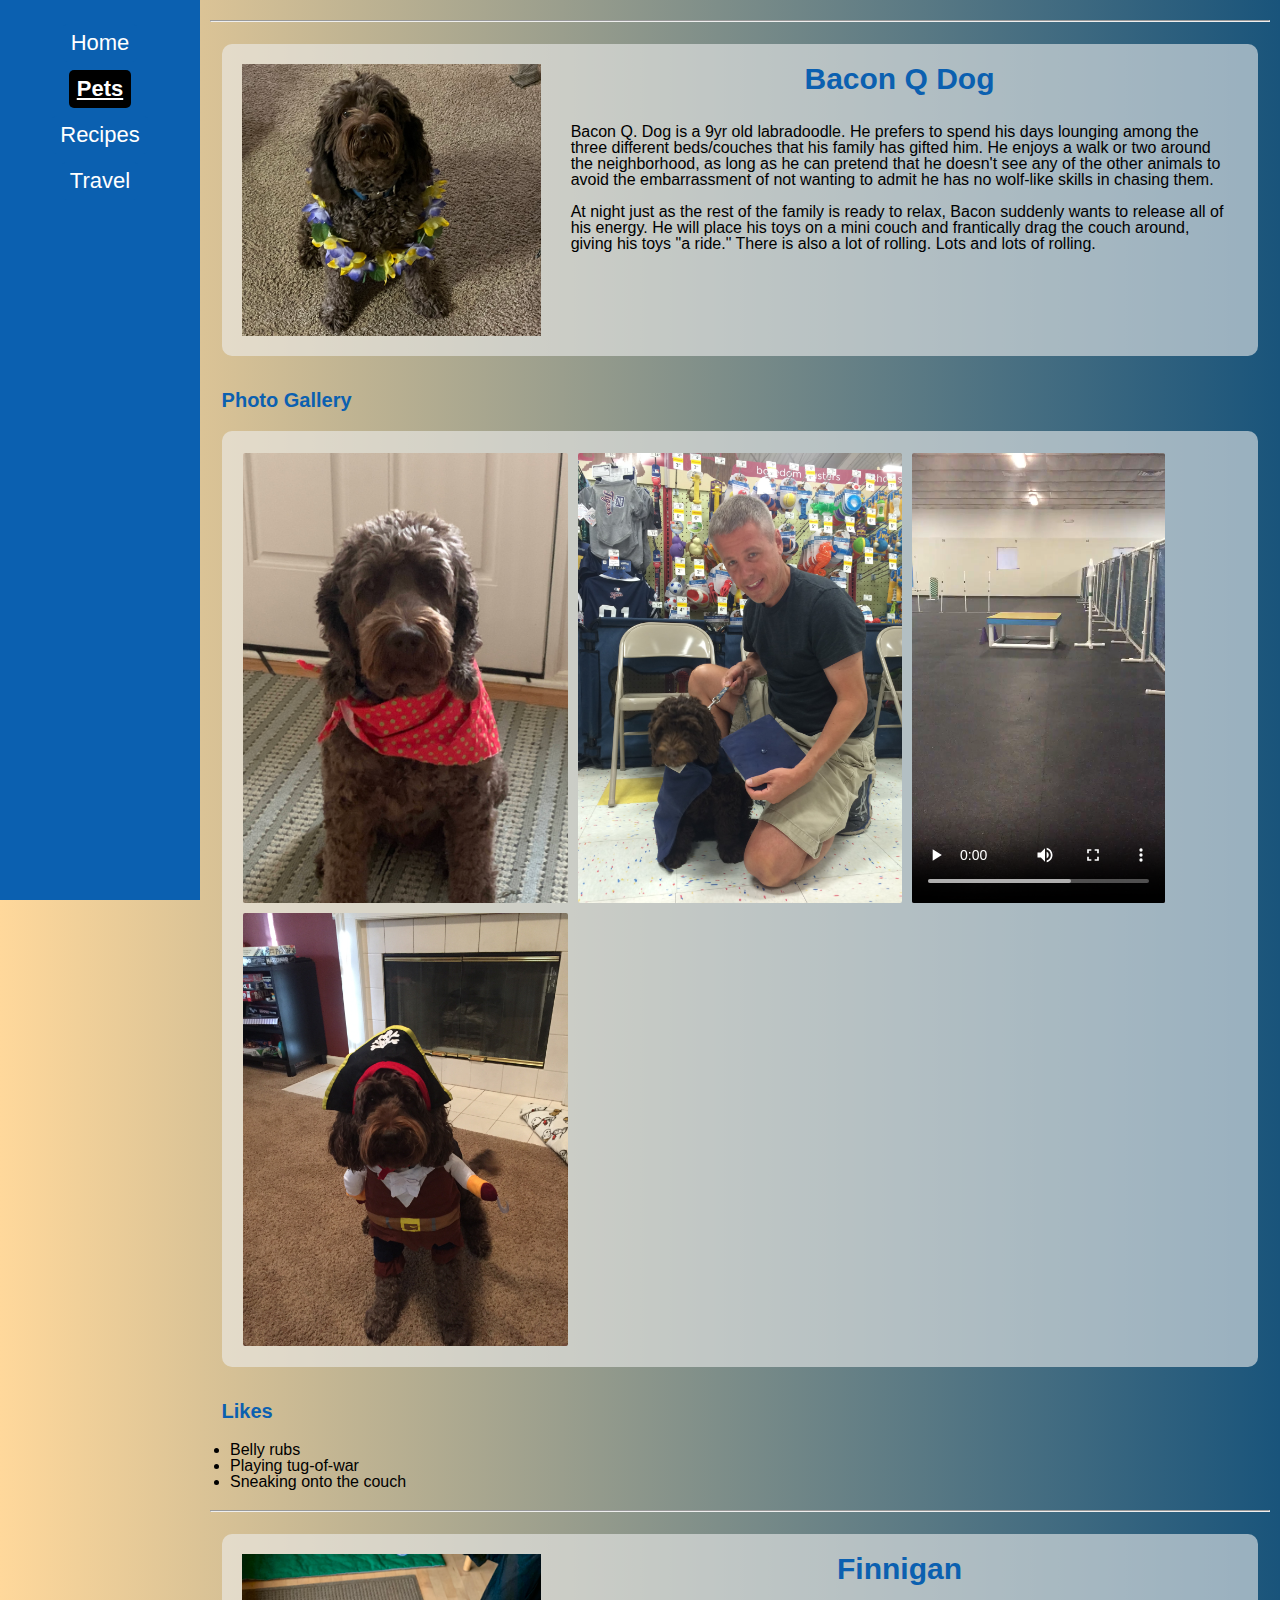
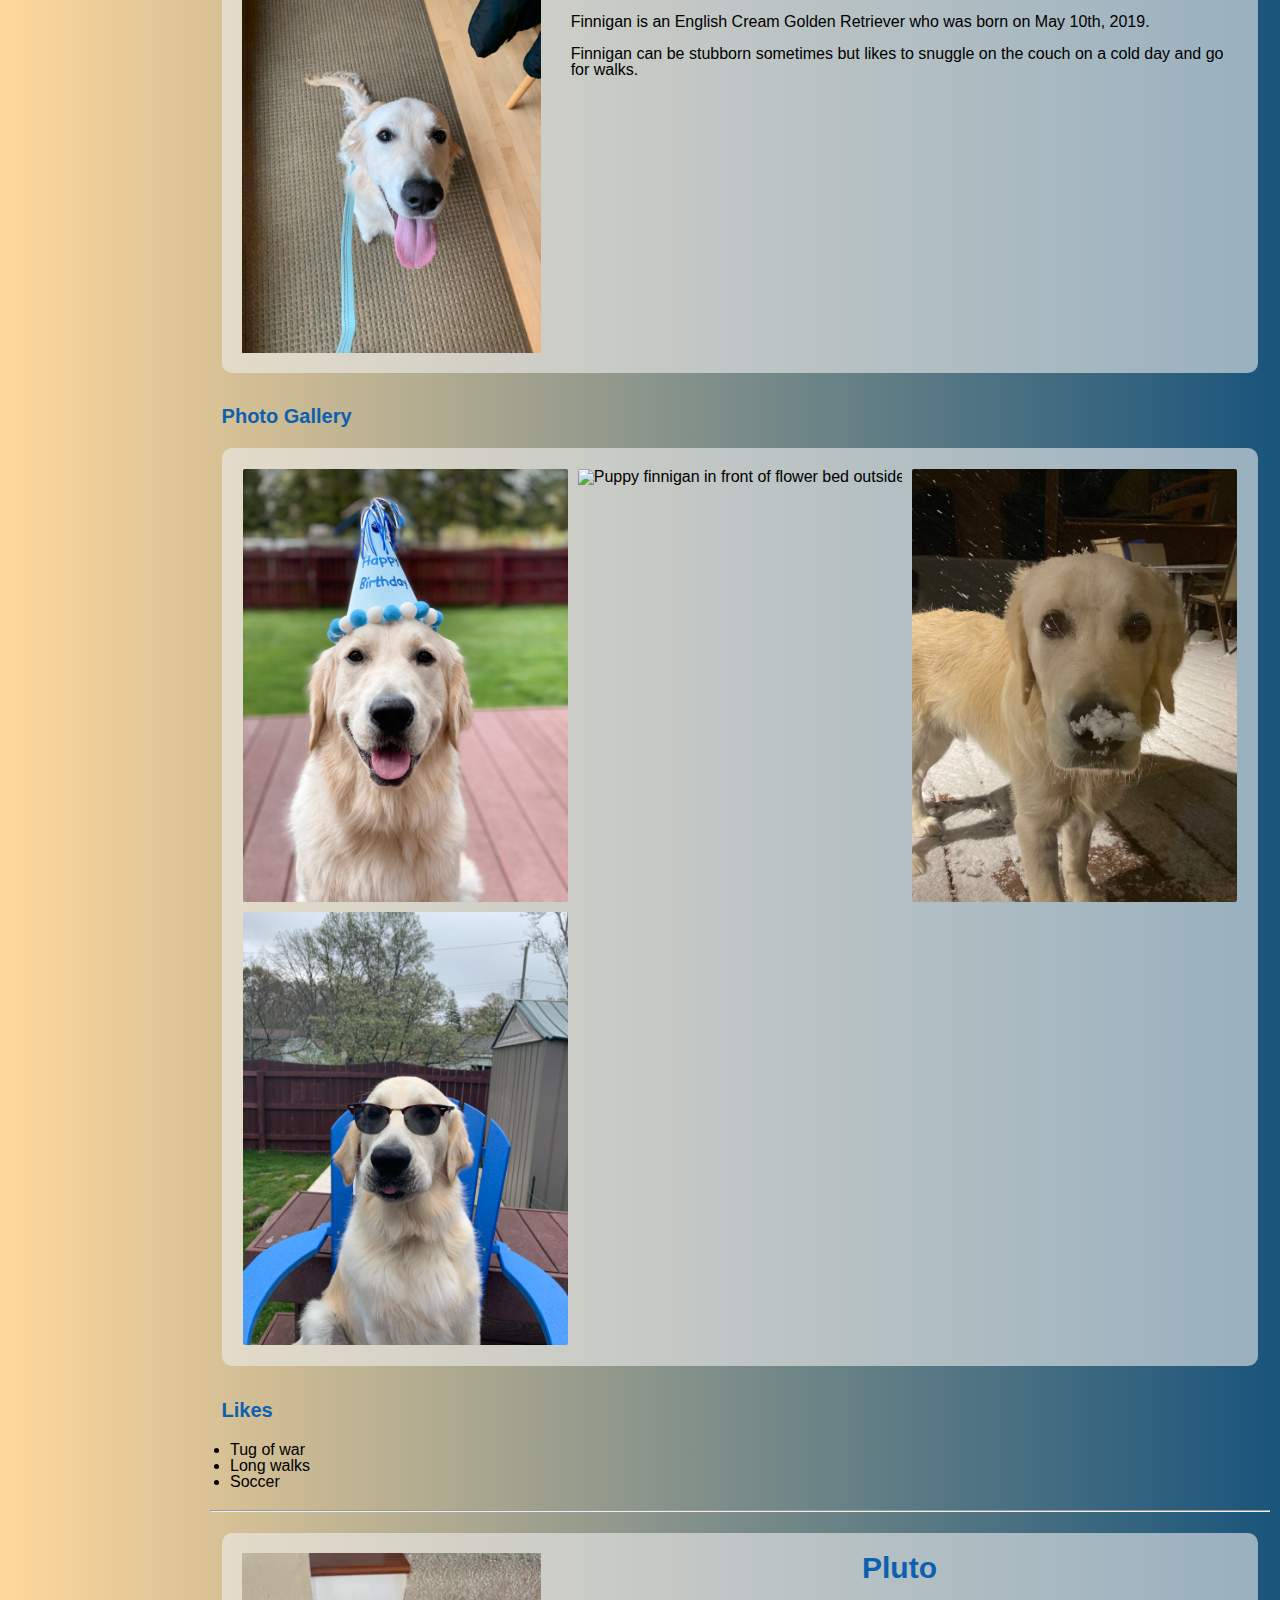
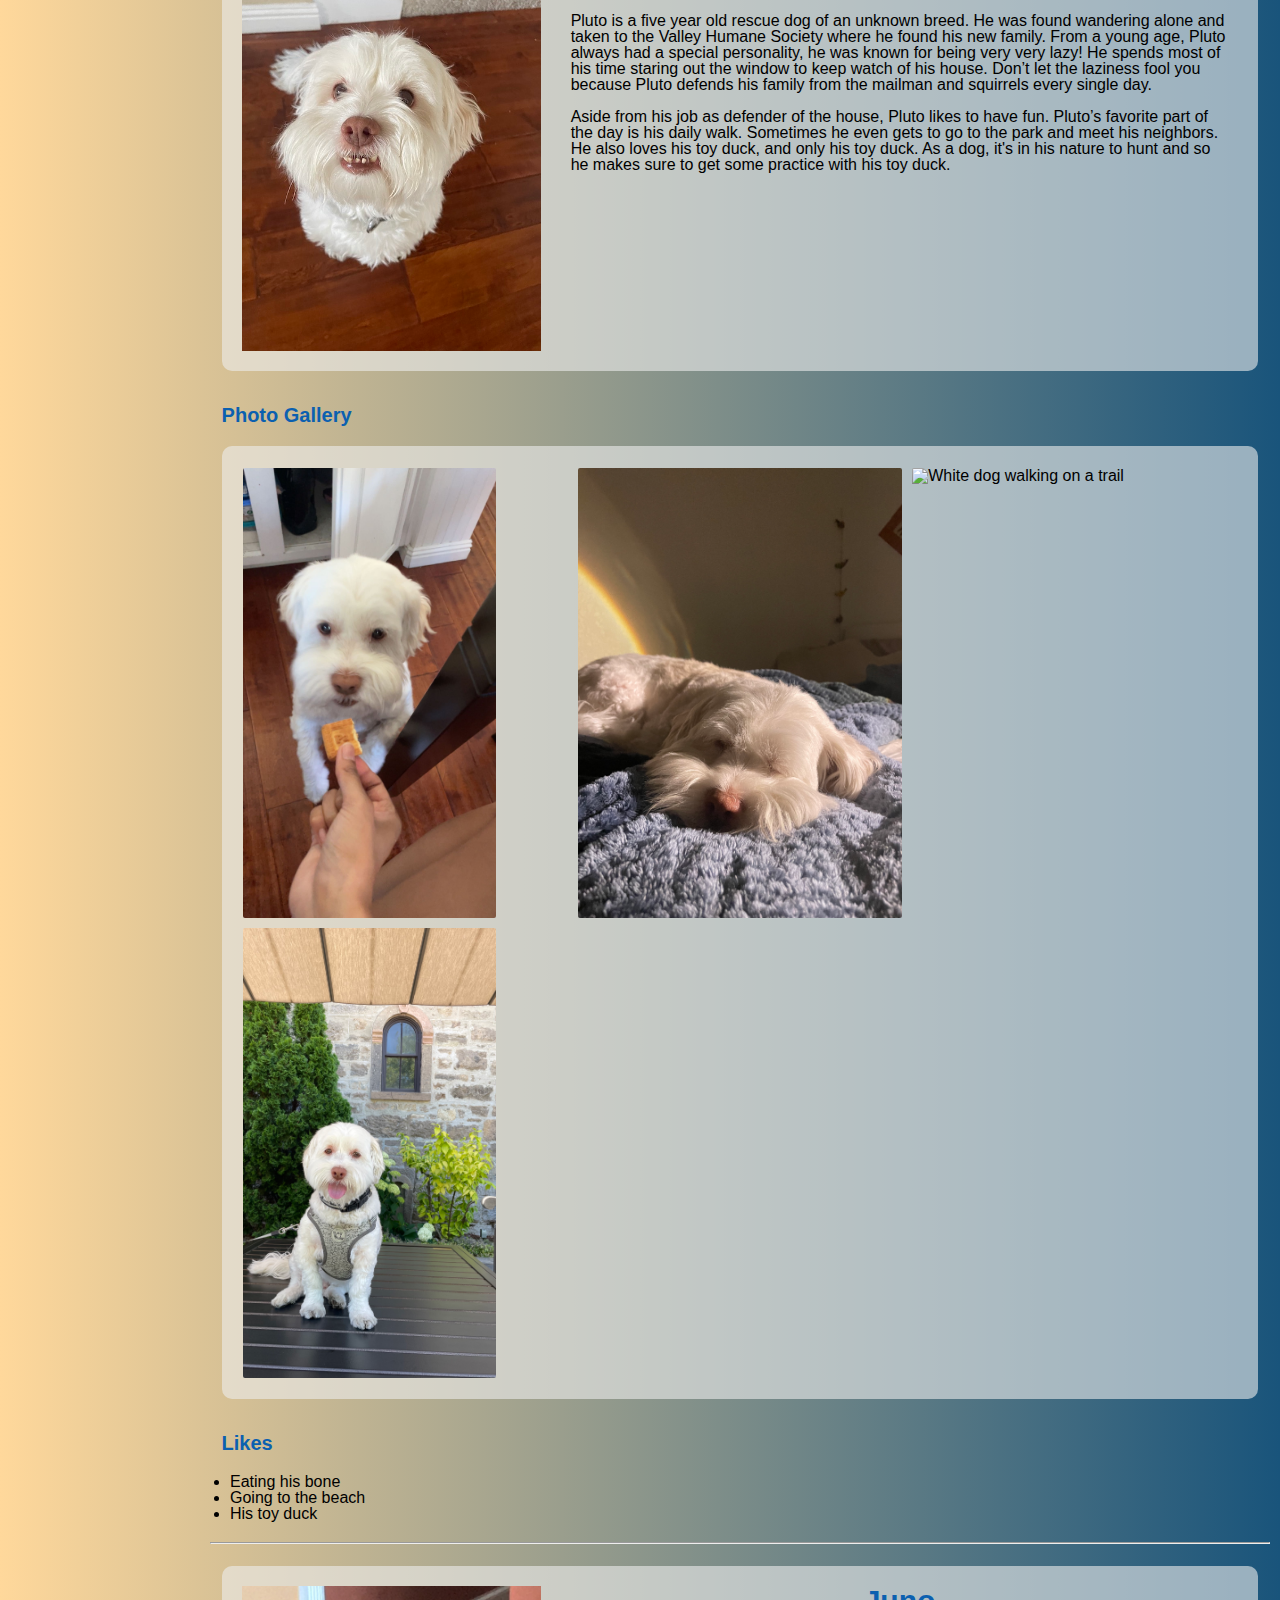
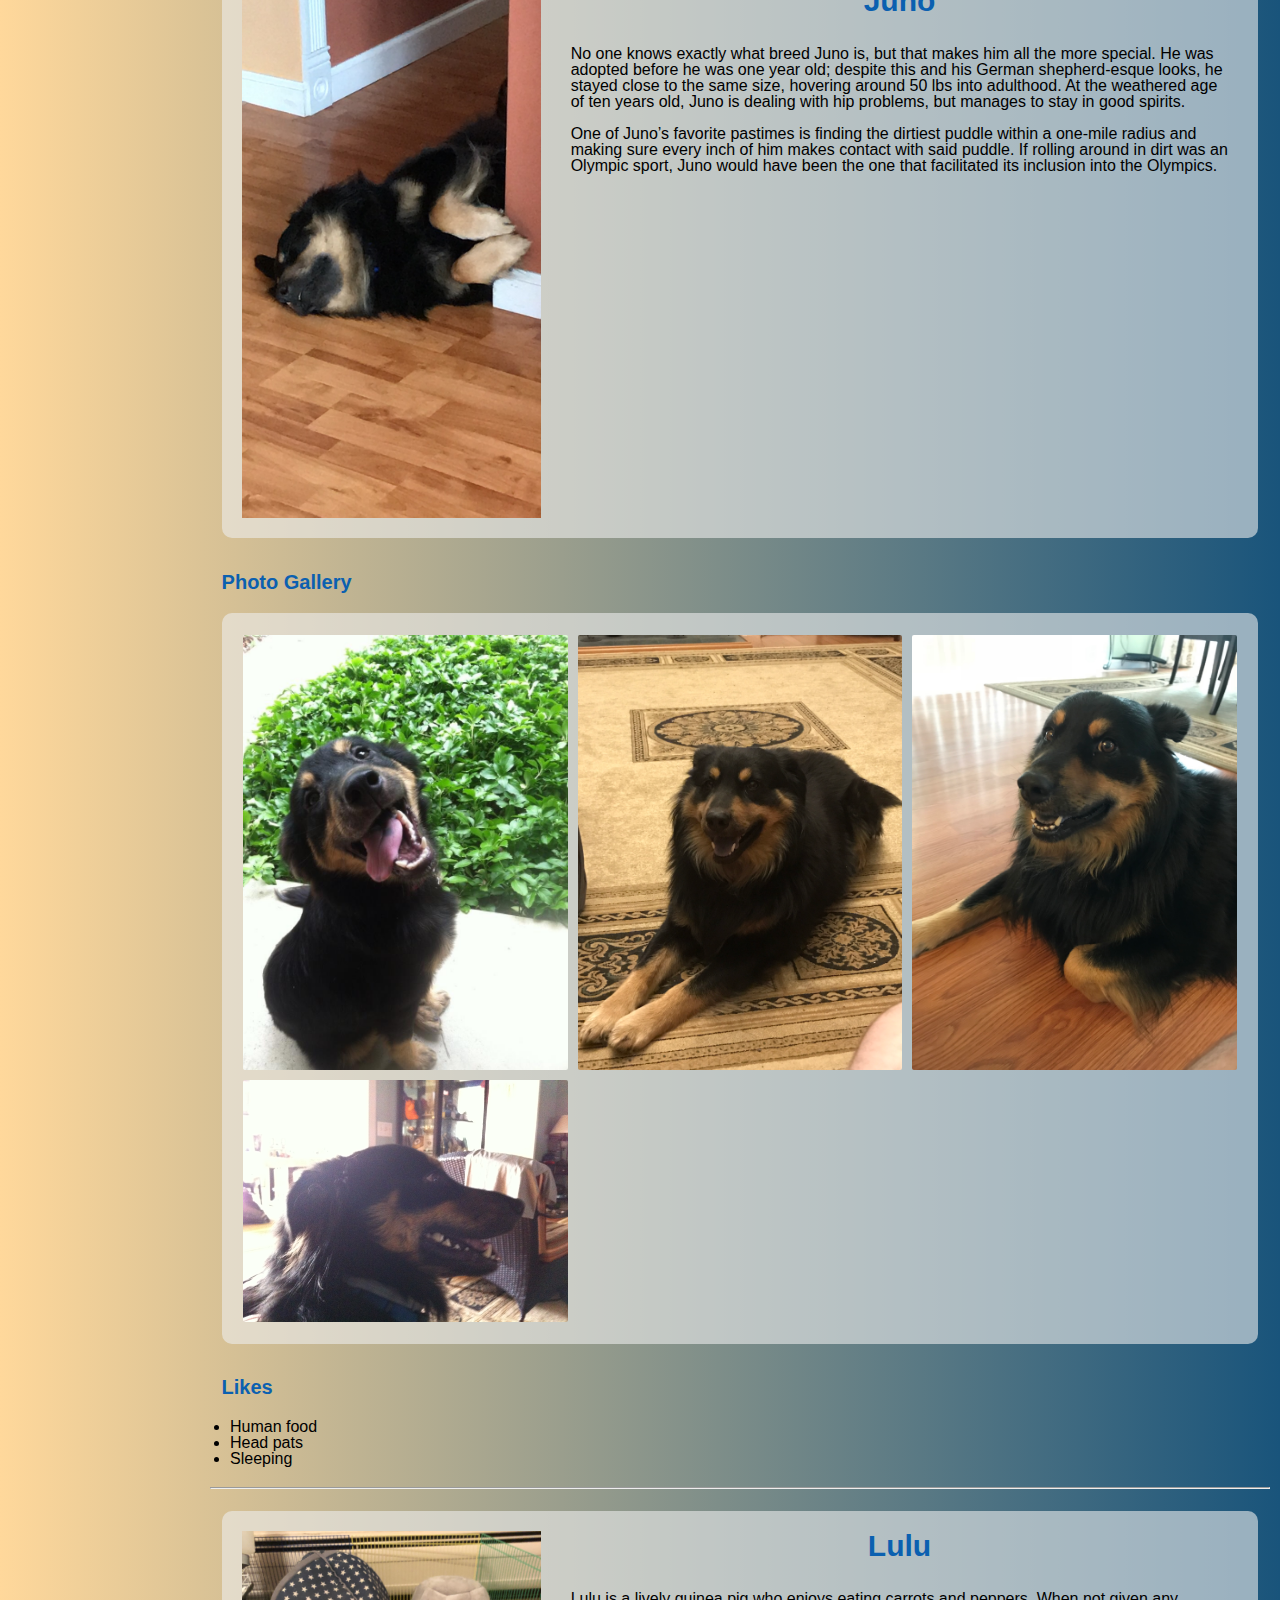
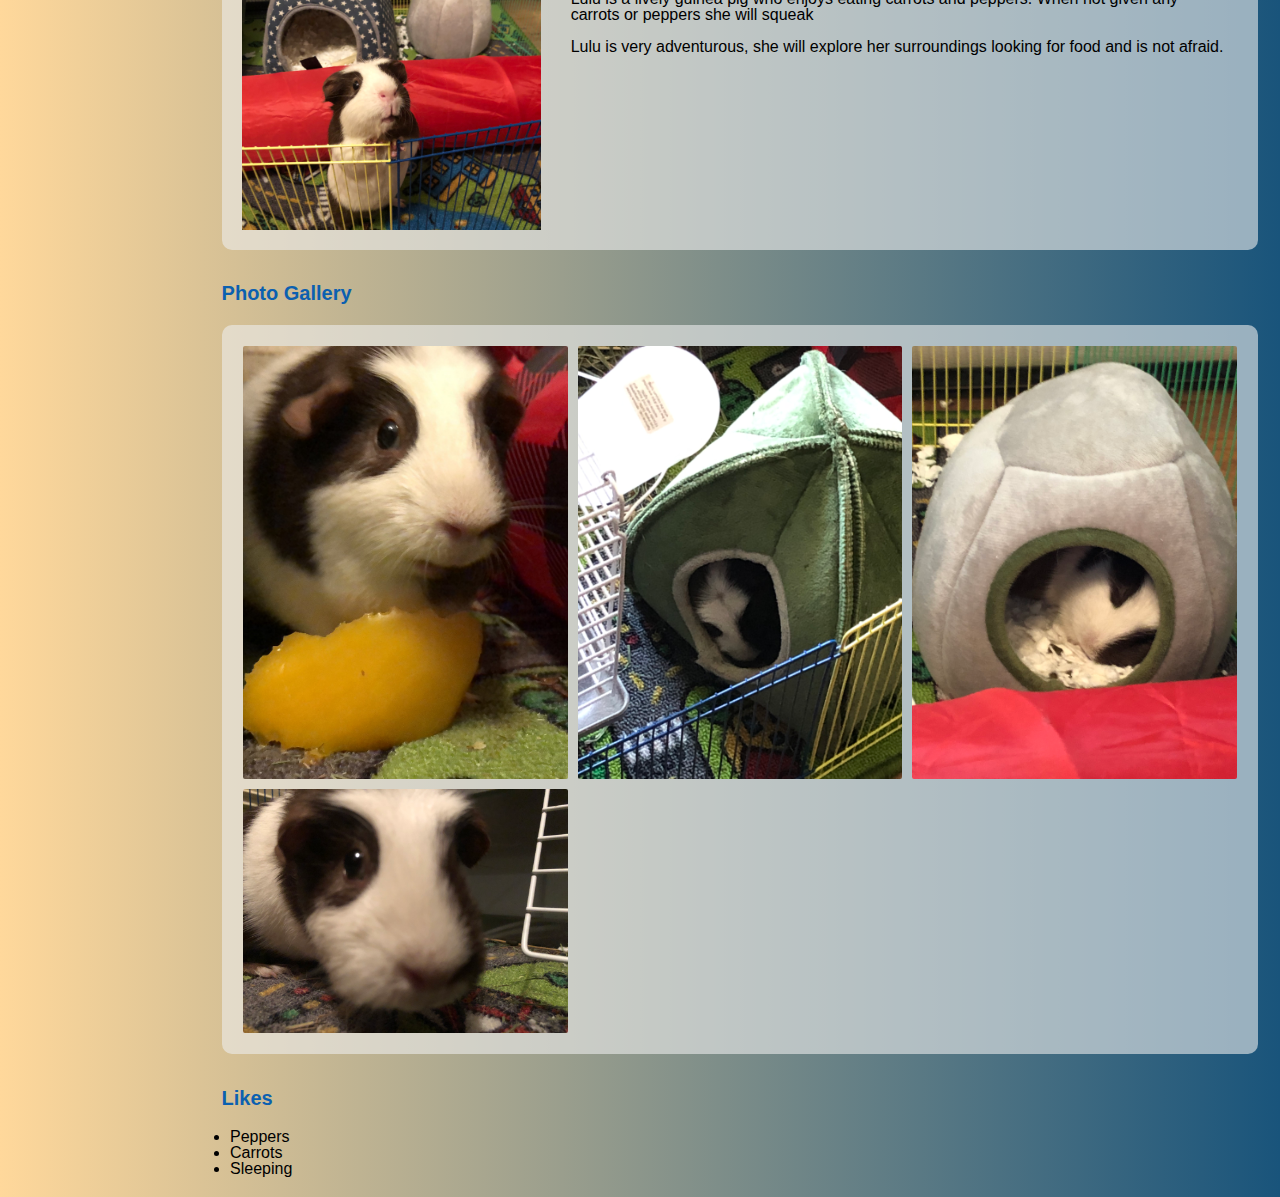
==== commit 3d875ced: "Fixed title issues" ====
--- a/pets.html
+++ b/pets.html
@@ -7,21 +7,21 @@
     <link rel="stylesheet" href="css/style.css">
     <title>Pets</title>
   </head>
-  <body>
+  <body class="bg-gradient">
     <header>
-      <a href="#main" class="skip-to-main">Skip to Main Content</a>
+      <a href="#main" class="skip-to-main" tabindex="0">Skip to Main Content</a>
       <nav>
-        <a href="index.html"><p>Home</p></a>
-        <a href="pets.html" id="current-page"><p>Pets</p></a>
-        <a href="recipes.html"><p>Recipes</p></a>
-        <a href="travel.html"><p>Travel</p></a>
+        <a href="index.html" tabindex="0"><p>Home</p></a>
+        <a href="pets.html" id="current-page" tabindex="0"><p>Pets</p></a>
+        <a href="recipes.html" tabindex="0"><p>Recipes</p></a>
+        <a href="travel.html" tabindex="0"><p>Travel</p></a>
       </nav>
       <h1>Pets</h1>
     </header>
     <main id="main">
       <hr>
       <div>
-        <div class="cover-grid box-effect">
+        <div class="cover-grid box-effect" tabindex="0">
           <img
           src="images/bacon.jpg"
           width="400"
@@ -42,21 +42,24 @@
           </p>
         </div>
         <h3>Photo Gallery</h3>
-        <div class="photo-gallery box-effect">
+        <div class="photo-gallery box-effect" tabindex="0">
           <img
             src="images/bacon_bandana.JPG"
             alt="Brown labradoodle wearing an orange bandana"
+            tabindex="0"
           >
           <img
             src="images/bacon_graduation.JPG"
             alt="Small labradoodle puppy wearing a graduation cap and gown"
-          >
-          <video controls>
+            tabindex="0"
+          >
+          <video controls tabindex="0">
             <source src="images/bacon_agility.mov">
             Your browser does not support the video tag. This was a video of a
             girl and dog demonstrating a sit and stay procedure
           </video>
           <img
+            tabindex="0"
             src="images/bacon_halloween.JPG"
             alt="Brown labradoodle wearing a pirate costume"
           >
@@ -72,7 +75,7 @@
       </div>
       <hr>
       <div> <!-- Finnigan (my dog!) -->
-        <div class="cover-grid box-effect">
+        <div class="cover-grid box-effect" tabindex="0">
           <img
           src="images/finnigan-puppy-tongue.jpeg"
           width="400"
@@ -86,20 +89,24 @@
           </p>
         </div>
         <h3>Photo Gallery</h3>
-        <div class="photo-gallery box-effect">
-          <img
+        <div class="photo-gallery box-effect" tabindex="0">
+          <img
+          tabindex="0"
           src="images/finnigan-birthday.jpg"
           alt="Finnigan wearing a blue birthday hat outside"
           >
           <img
+          tabindex="0"
             src="images/finnigan-flowers.JPG"
             alt="Puppy finnigan in front of flower bed outside"
          >
           <img
+            tabindex="0"
             src="images/finnigan-snow.jpeg"
             alt="Finnigan outside during his first snow"
          >
           <img
+            tabindex="0"
             src="images/finnigan-sunglasses.jpeg"
             alt="Finnigan wearing sunglasses outside"
          >
@@ -113,7 +120,7 @@
       </div>
       <hr>
       <div> <!-- Pet 3 -->
-        <div class="cover-grid box-effect">
+        <div class="cover-grid box-effect" tabindex="0">
           <img
           src="images/pluto.jpg"
           width="400"
@@ -138,18 +145,22 @@
         <h3>Photo Gallery</h3>
         <div class="photo-gallery box-effect">
           <img
+            tabindex="0"
             src="images/pluto_cookie.JPG"
             alt="White dog standing up eating a cookie"
          >
           <img
+            tabindex="0"
             src="images/pluto_sleeping.jpg"
             alt="White dog sleeping on a bed"
          >
           <img
+            tabindex="0"
             src="images/pluto_walk.jpg"
             alt="White dog walking on a trail"
          >
           <img
+            tabindex="0"
             src="images/pluto_sitting.jpg"
             alt="White dog sitting and posed on top of a table"
          >
@@ -163,7 +174,7 @@
       </div>
       <hr>
       <div> <!-- Pet 4-->
-        <div class="cover-grid box-effect">
+        <div class="cover-grid box-effect" tabindex="0">
           <img
           src="images/classic_juno.JPG"
           width="400"
@@ -184,25 +195,29 @@
           </p>
         </div>
         <h3>Photo Gallery</h3>
-        <div class="photo-gallery box-effect">
-          <img
+        <div class="photo-gallery box-effect" tabindex="0">
+          <img
+            tabindex="0"
             src="images/juno_pup.JPG"
             alt="A young black and brown dog with his tongue hanging out"
          >
           <img
+            tabindex="0"
             src="images/juno_laying.JPG"
             alt="A black and brown dog laying on a rug"
          >
           <img
+            tabindex="0"
             src="images/juno_laying_2.JPG"
             alt="A black and brown dog lating on a wood floor"
          >
           <img
+            tabindex="0"
             src="images/juno_profile.JPG"
             alt="A profile perspective of a black and brown dog from the shoulders upwards"
          >
         </div>
-        <h3>Likes</h3>
+        <h3 tabindex="0">Likes</h3>
         <ul>
           <li>Human food</li>
           <li>Head pats</li>
@@ -211,7 +226,7 @@
       </div>
       <hr>
       <div> <!-- Pet 5 -->
-        <div class="cover-grid box-effect">
+        <div class="cover-grid box-effect" tabindex="0">
           <img
           src="images/lulu-1.jpg"
           width="400"
@@ -226,25 +241,29 @@
           </p>
         </div>
         <h3>Photo Gallery</h3>
-        <div class="photo-gallery box-effect">
-          <img
+        <div class="photo-gallery box-effect" tabindex="0">
+          <img
+            tabindex="0"
             src="images/lulu-eating-1.JPG"
             alt="Lulu enjoying a pepper"
          >
           <img
+            tabindex="0"
             src="images/lulu-sleeping-1.jpg"
             alt="Lulu sleeping in a greenhouse"
          >
           <img
+            tabindex="0"
             src="images/lulu-sleeping-2.jpg"
             alt="Lulu sleeping in a gray house"
          >
           <img
+            tabindex="0"
             src="images/lulu-2.jpg"
             alt="Lulu sniffing the camera"
          >
         </div>
-        <h3>Likes</h3>
+        <h3 tabindex="0">Likes</h3>
         <ul>
           <li>Peppers</li>
           <li>Carrots</li>
--- a/css/style.css
+++ b/css/style.css
@@ -88,7 +88,7 @@
 }
 
 .photo-gallery {
-    background-color: rgba(237, 237, 237, 0.7);
+    background-color: rgba(237, 237, 237, 0.6);
     overflow: auto;
     white-space: nowrap;
     padding: 10px;
@@ -131,7 +131,7 @@
     flex-direction: column;
     justify-items: center;
     align-items: center;
-    background-color: rgb(237, 237, 237, 0.7);
+    background-color: rgb(237, 237, 237, 0.6);
     border-radius: 6px;
     margin: 2%;
     padding: 20px;
@@ -161,6 +161,9 @@
 }
 .big-banner {
     display: none;
+}
+.bg-gradient {
+    background: linear-gradient(to right, #ffd89b, #19547b);
 }
 header > p {
     text-align: justify;
@@ -233,7 +236,7 @@
         display: flex;
         flex-direction: horizontal;
         gap: 10px;
-        background-color: rgb(237, 237, 237, 0.7);
+        background-color: rgb(237, 237, 237, 0.6);
         border-radius: 10px;
     }
     .recipe-description h3 {
@@ -265,11 +268,13 @@
         padding: 0;
         padding-top: 20px;
     }
-    header h1 {
-        display: none;
-    }
     header > p {
         display: none;
+    }
+    header h1{
+        position: absolute;
+        left: -999px;
+        color: white;
     }
     main {
         flex: 1;
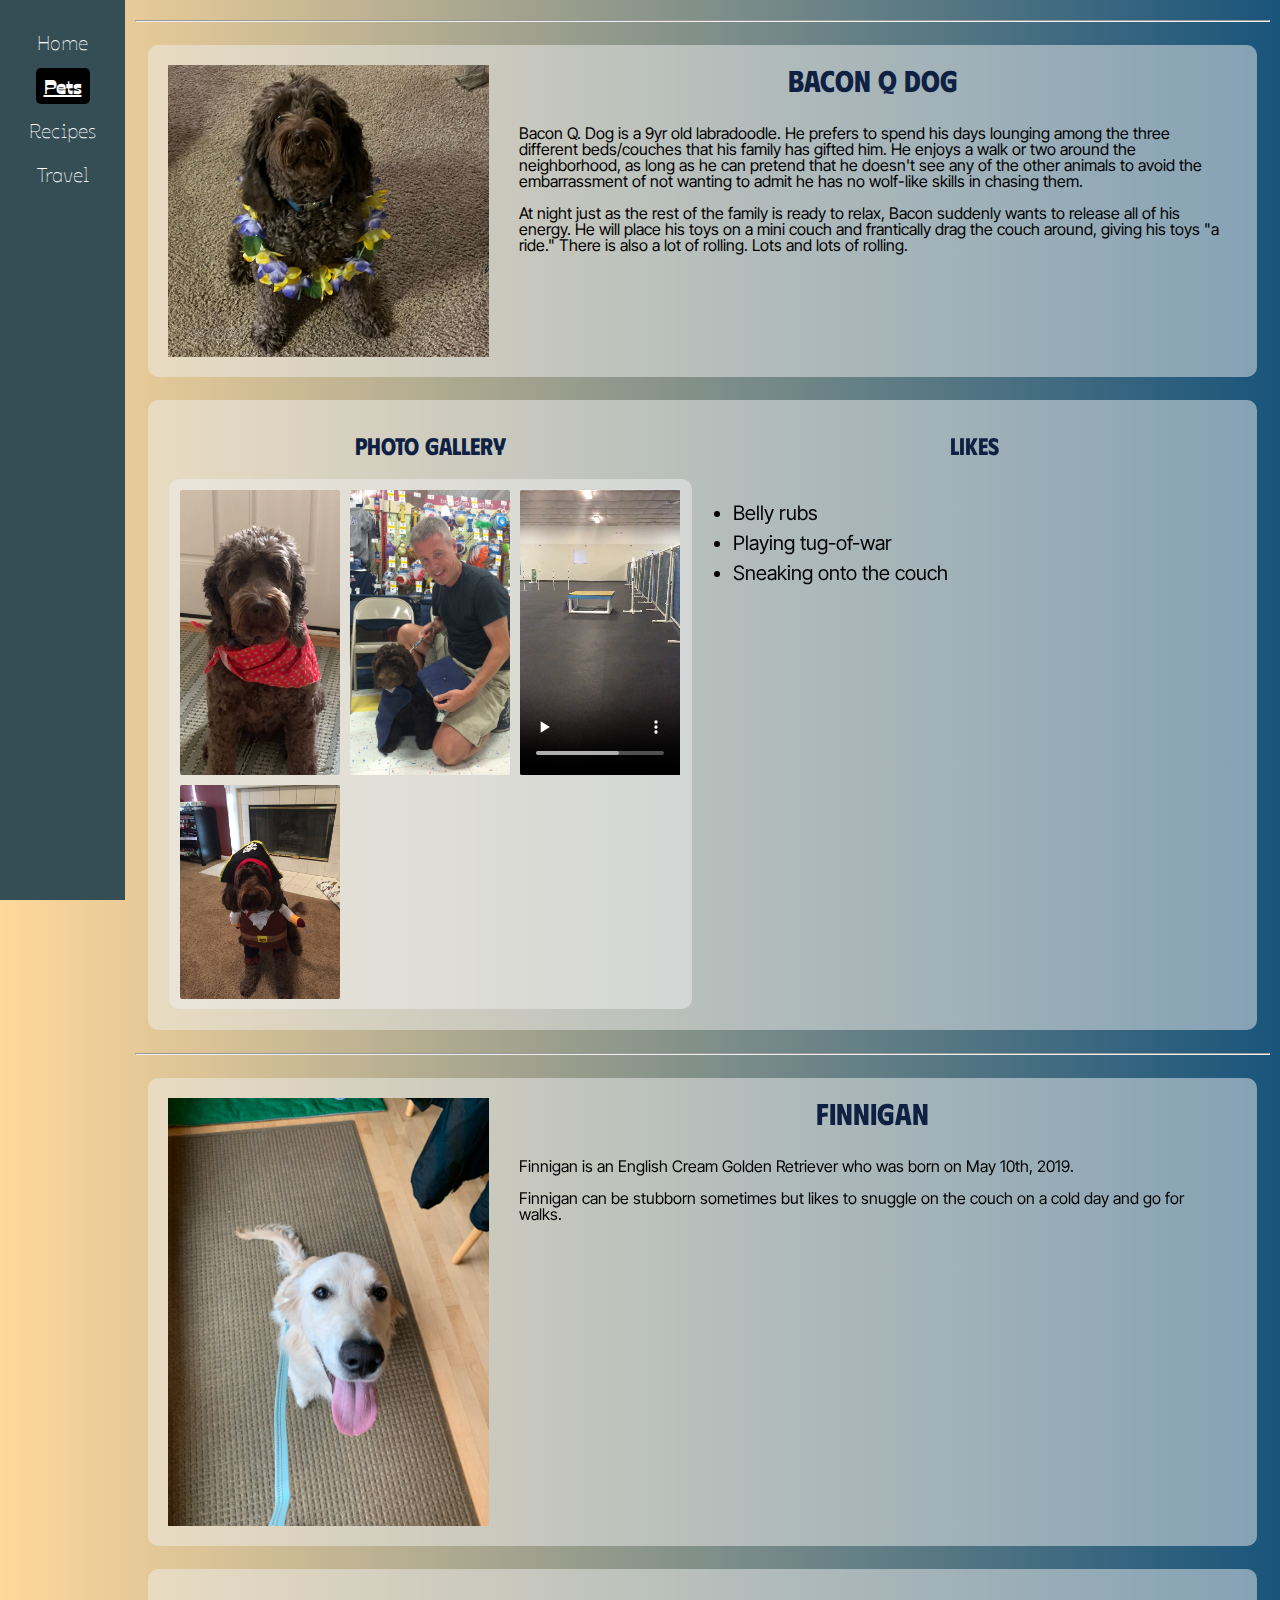
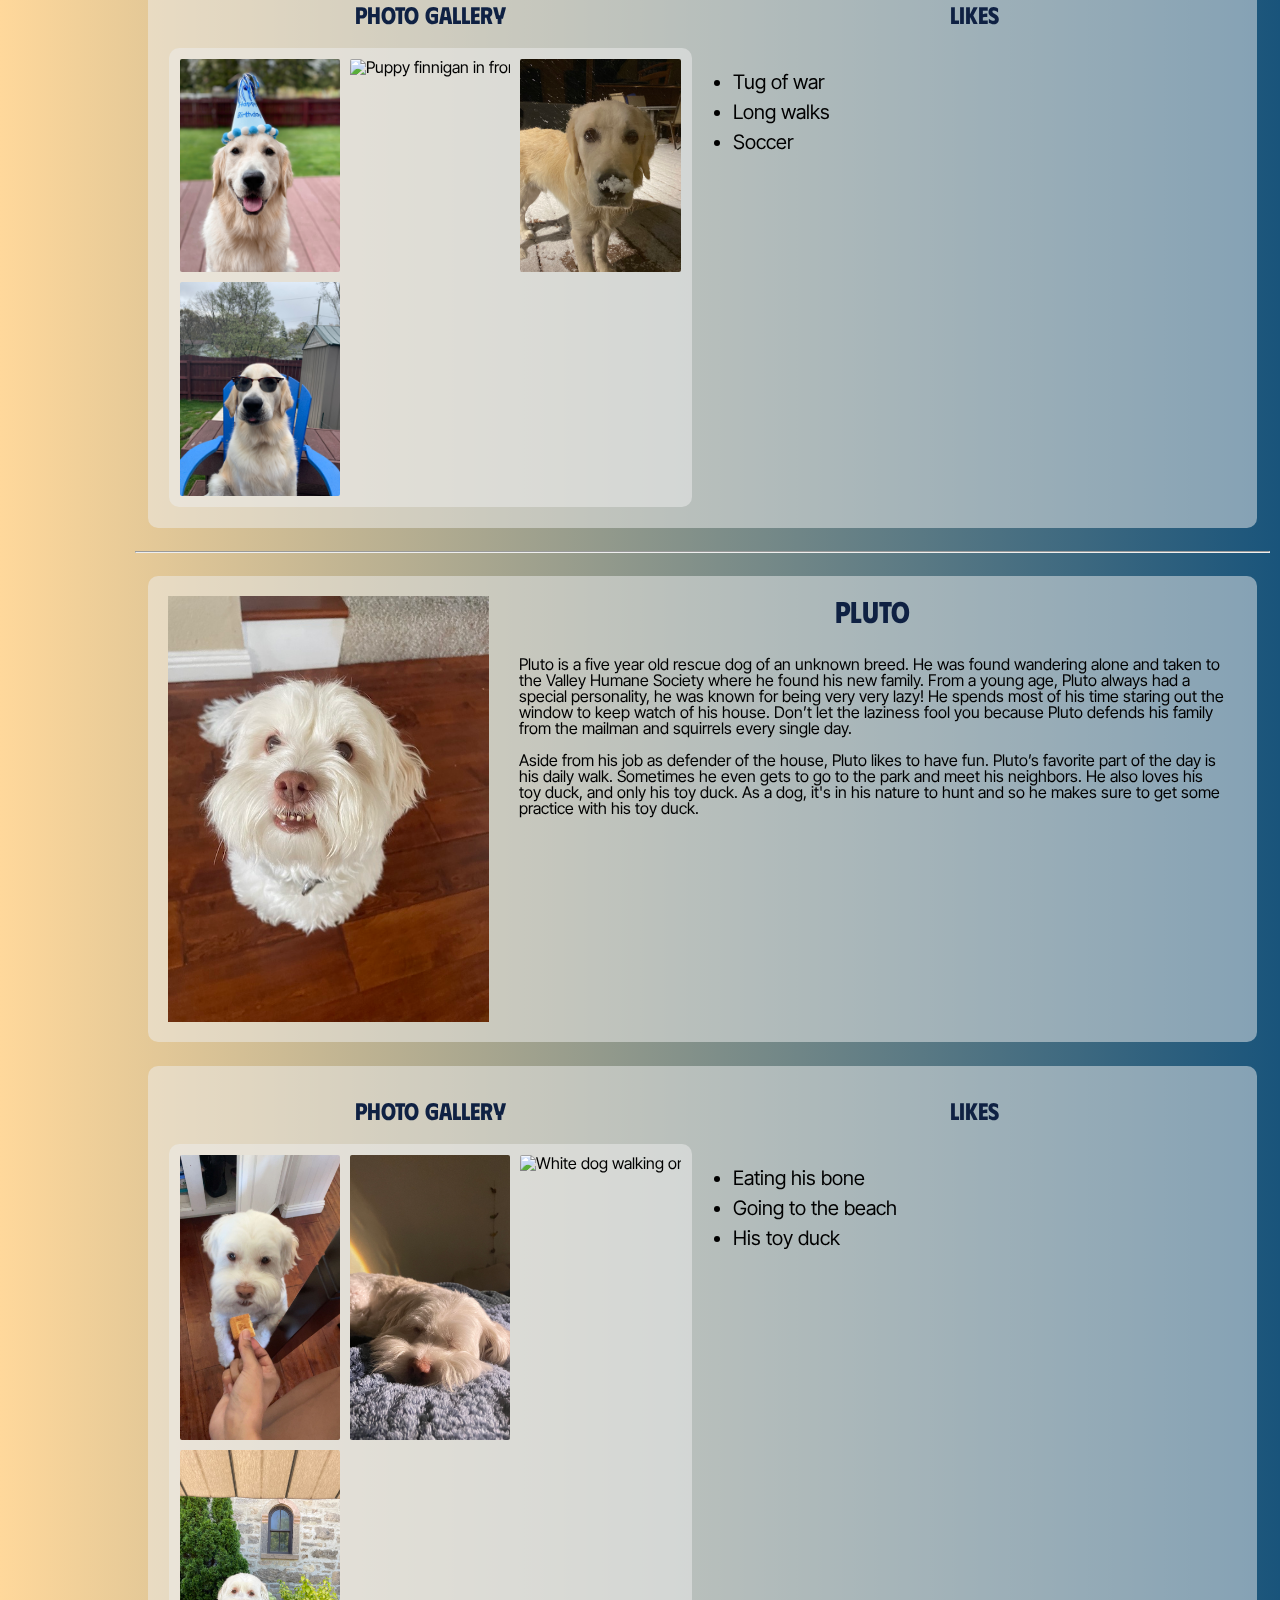
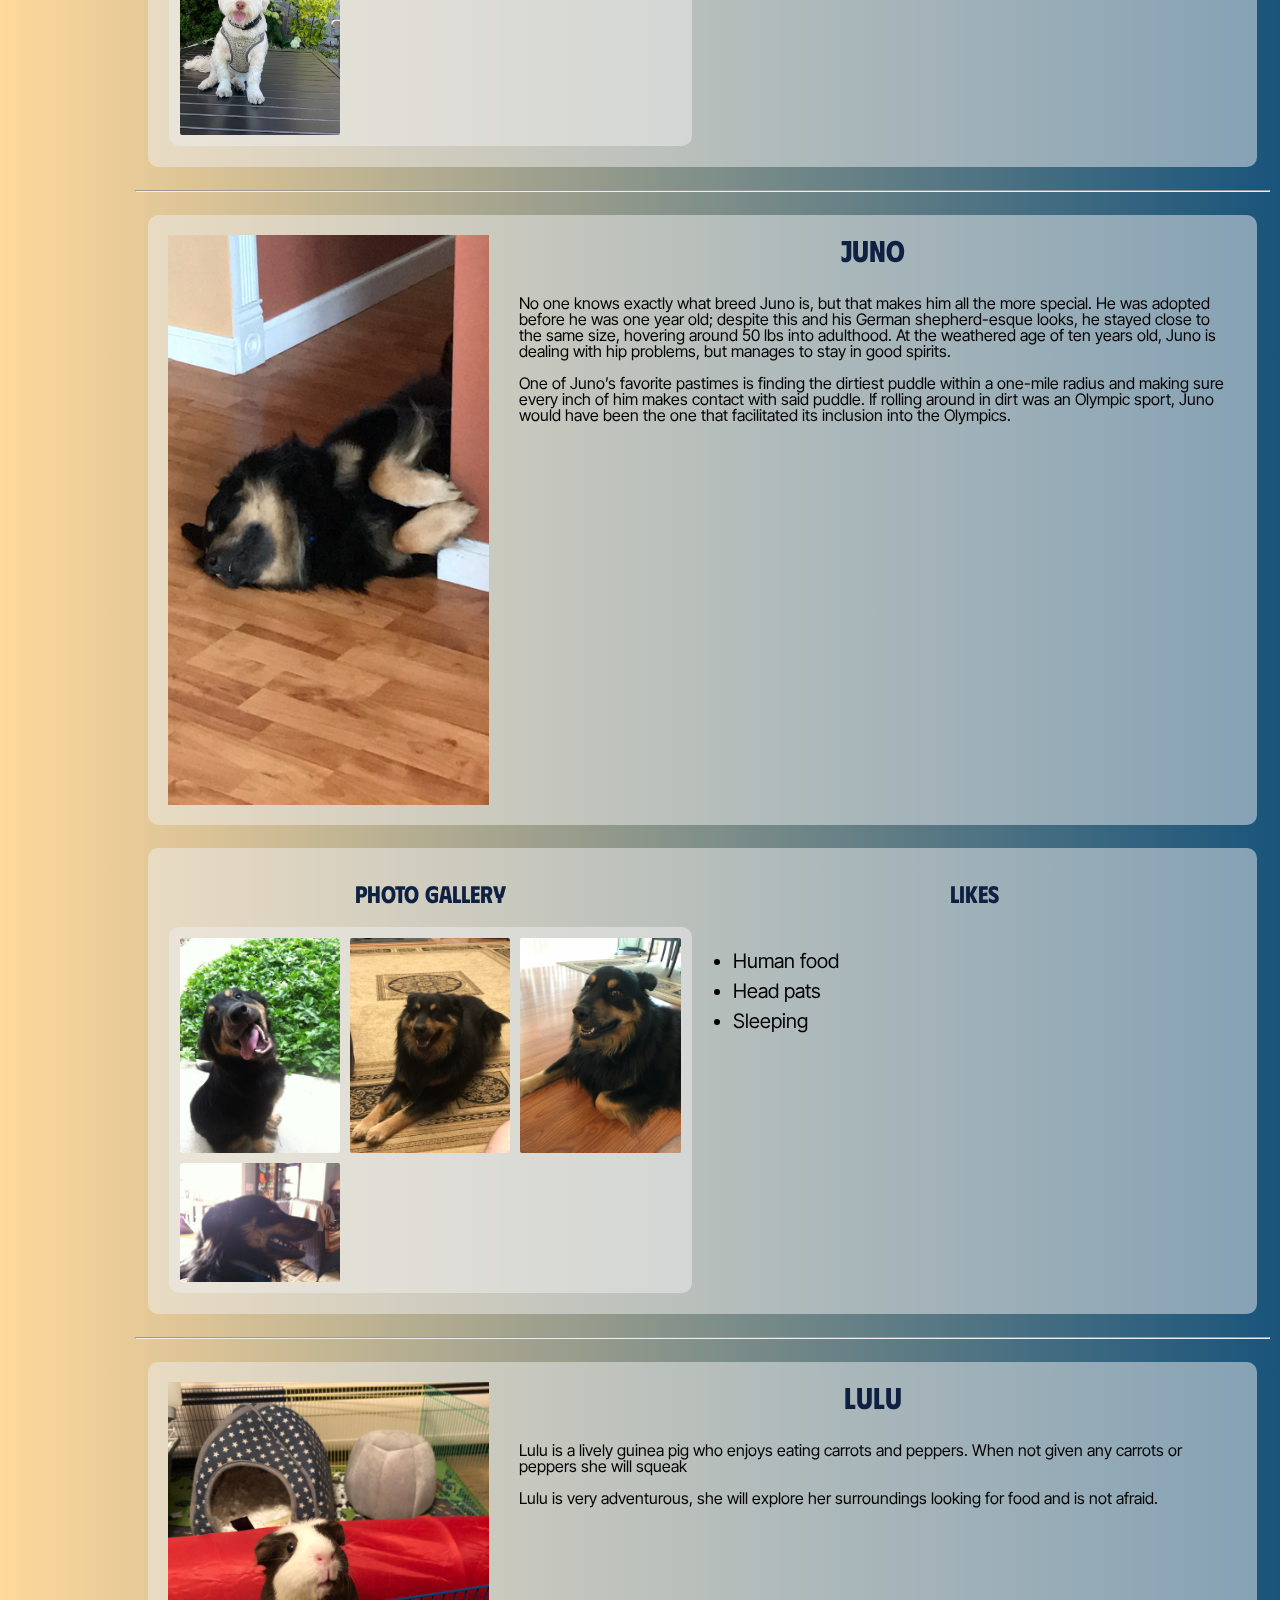
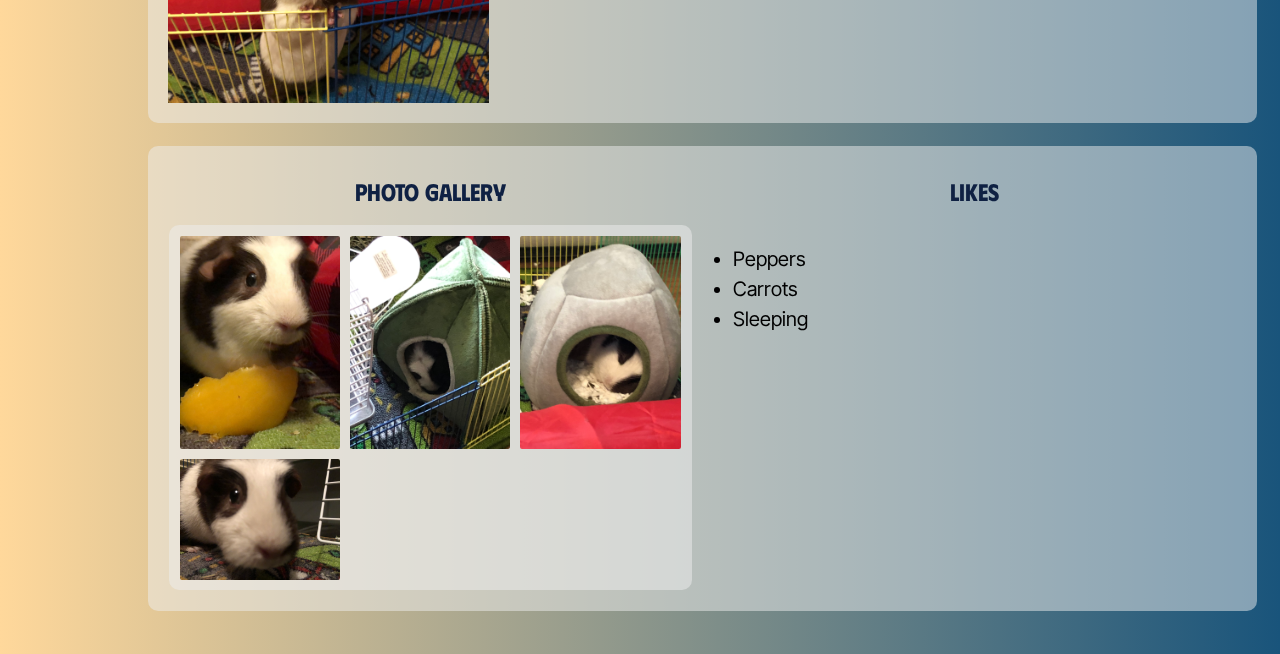
==== commit 09a00414: "Added additional grid features" ====
--- a/pets.html
+++ b/pets.html
@@ -8,8 +8,11 @@
     <title>Pets</title>
   </head>
   <body class="bg-gradient">
+    <a href="#main" class="skip-to-main" tabindex="0">Skip to Main Content</a>
     <header>
-      <a href="#main" class="skip-to-main" tabindex="0">Skip to Main Content</a>
+      <button type="button" class="collapsible" id="collapse_button">
+          <img src="./images/sidebar.left.white.svg" alt="Collapse Menu" class="sidebar-logo">
+      </button>
       <nav>
         <a href="index.html" tabindex="0"><p>Home</p></a>
         <a href="pets.html" id="current-page" tabindex="0"><p>Pets</p></a>
@@ -41,36 +44,38 @@
             rolling. Lots and lots of rolling.
           </p>
         </div>
-        <h3>Photo Gallery</h3>
-        <div class="photo-gallery box-effect" tabindex="0">
-          <img
-            src="images/bacon_bandana.JPG"
-            alt="Brown labradoodle wearing an orange bandana"
-            tabindex="0"
-          >
-          <img
-            src="images/bacon_graduation.JPG"
-            alt="Small labradoodle puppy wearing a graduation cap and gown"
-            tabindex="0"
-          >
-          <video controls tabindex="0">
-            <source src="images/bacon_agility.mov">
-            Your browser does not support the video tag. This was a video of a
-            girl and dog demonstrating a sit and stay procedure
-          </video>
-          <img
-            tabindex="0"
-            src="images/bacon_halloween.JPG"
-            alt="Brown labradoodle wearing a pirate costume"
-          >
+        <div class="condensed-grid">
+          <h3>Photo Gallery</h3>
+          <div class="photo-gallery box-effect" tabindex="0">
+            <img
+              src="images/bacon_bandana.JPG"
+              alt="Brown labradoodle wearing an orange bandana"
+              tabindex="0"
+            >
+            <img
+              src="images/bacon_graduation.JPG"
+              alt="Small labradoodle puppy wearing a graduation cap and gown"
+              tabindex="0"
+            >
+            <video controls tabindex="0">
+              <source src="images/bacon_agility.mov">
+              Your browser does not support the video tag. This was a video of a
+              girl and dog demonstrating a sit and stay procedure
+            </video>
+            <img
+              tabindex="0"
+              src="images/bacon_halloween.JPG"
+              alt="Brown labradoodle wearing a pirate costume"
+            >
+          </div>
+          <h3>Likes</h3>
+          <ul>
+            <li>Belly rubs</li>
+            <li>Playing tug-of-war</li>
+            <li>Sneaking onto the couch</li>
+          </ul>
         </div>
 
-        <h3>Likes</h3>
-        <ul>
-          <li>Belly rubs</li>
-          <li>Playing tug-of-war</li>
-          <li>Sneaking onto the couch</li>
-        </ul>
         <!-- Jackie Wolf -->
       </div>
       <hr>
@@ -88,6 +93,7 @@
             to snuggle on the couch on a cold day and go for walks.
           </p>
         </div>
+        <div class="condensed-grid">
         <h3>Photo Gallery</h3>
         <div class="photo-gallery box-effect" tabindex="0">
           <img
@@ -117,6 +123,7 @@
           <li>Long walks</li>
           <li>Soccer</li>
         </ul>
+        </div>
       </div>
       <hr>
       <div> <!-- Pet 3 -->
@@ -142,6 +149,7 @@
             hunt and so he makes sure to get some practice with his toy duck.
           </p>
         </div>
+        <div class="condensed-grid">
         <h3>Photo Gallery</h3>
         <div class="photo-gallery box-effect">
           <img
@@ -171,6 +179,7 @@
           <li>Going to the beach</li>
           <li>His toy duck</li>
         </ul>
+        </div>
       </div>
       <hr>
       <div> <!-- Pet 4-->
@@ -194,6 +203,7 @@
             that facilitated its inclusion into the Olympics.
           </p>
         </div>
+        <div class="condensed-grid">
         <h3>Photo Gallery</h3>
         <div class="photo-gallery box-effect" tabindex="0">
           <img
@@ -223,6 +233,7 @@
           <li>Head pats</li>
           <li>Sleeping</li>
         </ul>
+        </div>
       </div>
       <hr>
       <div> <!-- Pet 5 -->
@@ -240,6 +251,7 @@
             food and is not afraid.
           </p>
         </div>
+        <div class="condensed-grid">
         <h3>Photo Gallery</h3>
         <div class="photo-gallery box-effect" tabindex="0">
           <img
@@ -269,7 +281,9 @@
           <li>Carrots</li>
           <li>Sleeping</li>
         </ul>
+        </div>
       </div>
     </main>
+    <script src="js/script.js"></script>
   </body>
 </html>
--- a/css/style.css
+++ b/css/style.css
@@ -1,19 +1,19 @@
+@import url('https://fonts.googleapis.com/css2?family=Inter+Tight&family=Ojuju:wght@700&family=Phudu&family=Ruda&display=swap');
 nav {
     display: grid;
     grid-template-columns: repeat(auto-fit, minmax(100px, 1fr));
     padding: 2px;
-    background-color: #40A2D8;
+    background-color: #8B6212;
     align-items: center;
     border-radius: 5px;
 }
 nav a {
     margin: 4px;
-    font-family: Helvetica, Arial, sans-serif;
-    color: white;
+    color: #ffffff;
     font-size: 22px;
     font-weight: 300;
     text-decoration: none;
-    background-color: #0B60B0;
+    background-color: #354E56;
     min-height: 30px;
     border-radius: 5px;
 }
@@ -23,10 +23,12 @@
 nav a p {
     margin: 8px;
     text-align: center;
+    font-size: 20px;
+    font-family: "Ojuju", Helvetica, Arial, sans-serif;
 }
 h1, h2, h3, h4, h5, h6 {
-    font-family: Helvetica, Arial, sans-serif;
-    color: #0B60B0;
+    font-family: "Phudu", Helvetica, Arial, sans-serif;
+    color: #0F2143;
     margin: 2%;
 }
 h1 {
@@ -52,7 +54,7 @@
     padding-top: 4px;
 }
 body {
-    font-family: Helvetica, Arial, sans-serif;
+    font-family: "Inter Tight", Helvetica, Arial, sans-serif;
 }
 ul {
     list-style-type: disc;
@@ -117,13 +119,17 @@
 .skip-to-main {
     position: absolute;
     left: -9999px;
-    opacity: 0;
     margin-bottom: 10px;
+    background-color: #0F2143;
+    padding: 10px;
+    border-radius: 20px;
+    max-width: 85px;
+    z-index: 1000;
 }
 .skip-to-main:focus {
-    position: static;
-    opacity: 1;
-    margin-bottom: 10px;
+    top: 10px;
+    left: 10px;
+    color: white;
 }
 .cover-grid {
     display:flex;
@@ -179,6 +185,15 @@
 .box-effect:hover, .box-effect:focus {
     box-shadow: 5px 5px 15px rgba(0, 0, 0, 0.3);
 }
+
+.twitter-timeline {
+    margin: 2%;
+    padding-bottom: 2%;
+}
+.collapsible {
+    display: none;
+}
+
 @media screen and (min-width: 50em) { /* 50em = 800px */
     .cover-grid {
         display: grid;
@@ -234,7 +249,7 @@
         margin: 2%;
         padding: 20px;
         display: flex;
-        flex-direction: horizontal;
+        flex-direction: row;
         gap: 10px;
         background-color: rgb(237, 237, 237, 0.6);
         border-radius: 10px;
@@ -258,8 +273,8 @@
         margin-bottom: 20px;
     }
     header {
-        width: 200px;
-        background-color: #0B60B0;
+        width: 125px;
+        background-color: #354E56;
         position: fixed;
         top: 0;
         left: 0;
@@ -278,7 +293,7 @@
     }
     main {
         flex: 1;
-        padding-left: 200px;
+        padding-left: 125px;
         overflow-y: auto;
     }
     nav {
@@ -296,7 +311,7 @@
         font-size: 22px;
         font-weight: 300;
         text-decoration: none;
-        background-color: #0B60B0;
+        background-color: #354E56;
         min-height: 30px;
         border-radius: 5px;
     }
@@ -315,4 +330,89 @@
     img.big-banner {
         display: block;
     }
+
+    .twitter-timeline {
+        margin: 2%;
+    }
+
+    .sidebar-logo {
+        display: block;
+        max-width: 30px;
+        position: relative;
+        top: 2%;
+    }
+    .collapsible {
+        display: block;
+        border: none;
+        cursor: pointer;
+        appearance: none;
+        background-color: inherit;
+        padding-bottom: 2%;
+        margin-bottom: 10px;
+        width: 40px;
+        margin-left: 42.5px;
+    }
+
+    .nav-collapsed {
+        display: none;
+    }
+    .main-collapsed {
+        padding-left: 0;
+    }
+    .header-collapsed {
+        top: 2%;
+        left: 2%;
+        width: 28px;
+        height: 26px;
+        padding: 5px;
+        bottom: auto;
+        display: flex;
+        justify-content: center;
+        border-radius: 5px;
+    }
+    .collapsible-collapsed {
+        padding: 0;
+        margin: 0;
+    }
+}
+@media screen and (min-width: 75em) {
+    .collapsible {
+        display: none;
+    }
+    .condensed-grid {
+        display: grid;
+        grid-template-columns: 1fr 1fr;
+        grid-row-gap: 0px;
+        margin: 2%;
+        padding: 10px;
+        background-color: rgb(237, 237, 237, 0.5);
+        border-radius: 10px;
+    }
+    .photo-gallery {
+        background-color: rgba(237, 237, 237, 0.5);
+    }
+    .cover-grid {
+        background-color: rgba(237, 237, 237, 0.5)
+    }
+    .condensed-grid h3 {
+        margin-left: 2%;
+    }
+    .condensed-grid > :nth-child(2) {
+        grid-column: 1 / 2;
+    }
+    .condensed-grid > :nth-child(3) {
+        grid-column: 2 / 3;
+        grid-row: 1 / 2;
+    }
+    ul {
+        padding: 30px;
+    }
+    ul li {
+        font-size: 20px;
+        line-height: 1.5;
+    }
+    .condensed-grid h3 {
+        font-size: 24px;
+        text-align: center;
+    }
 }